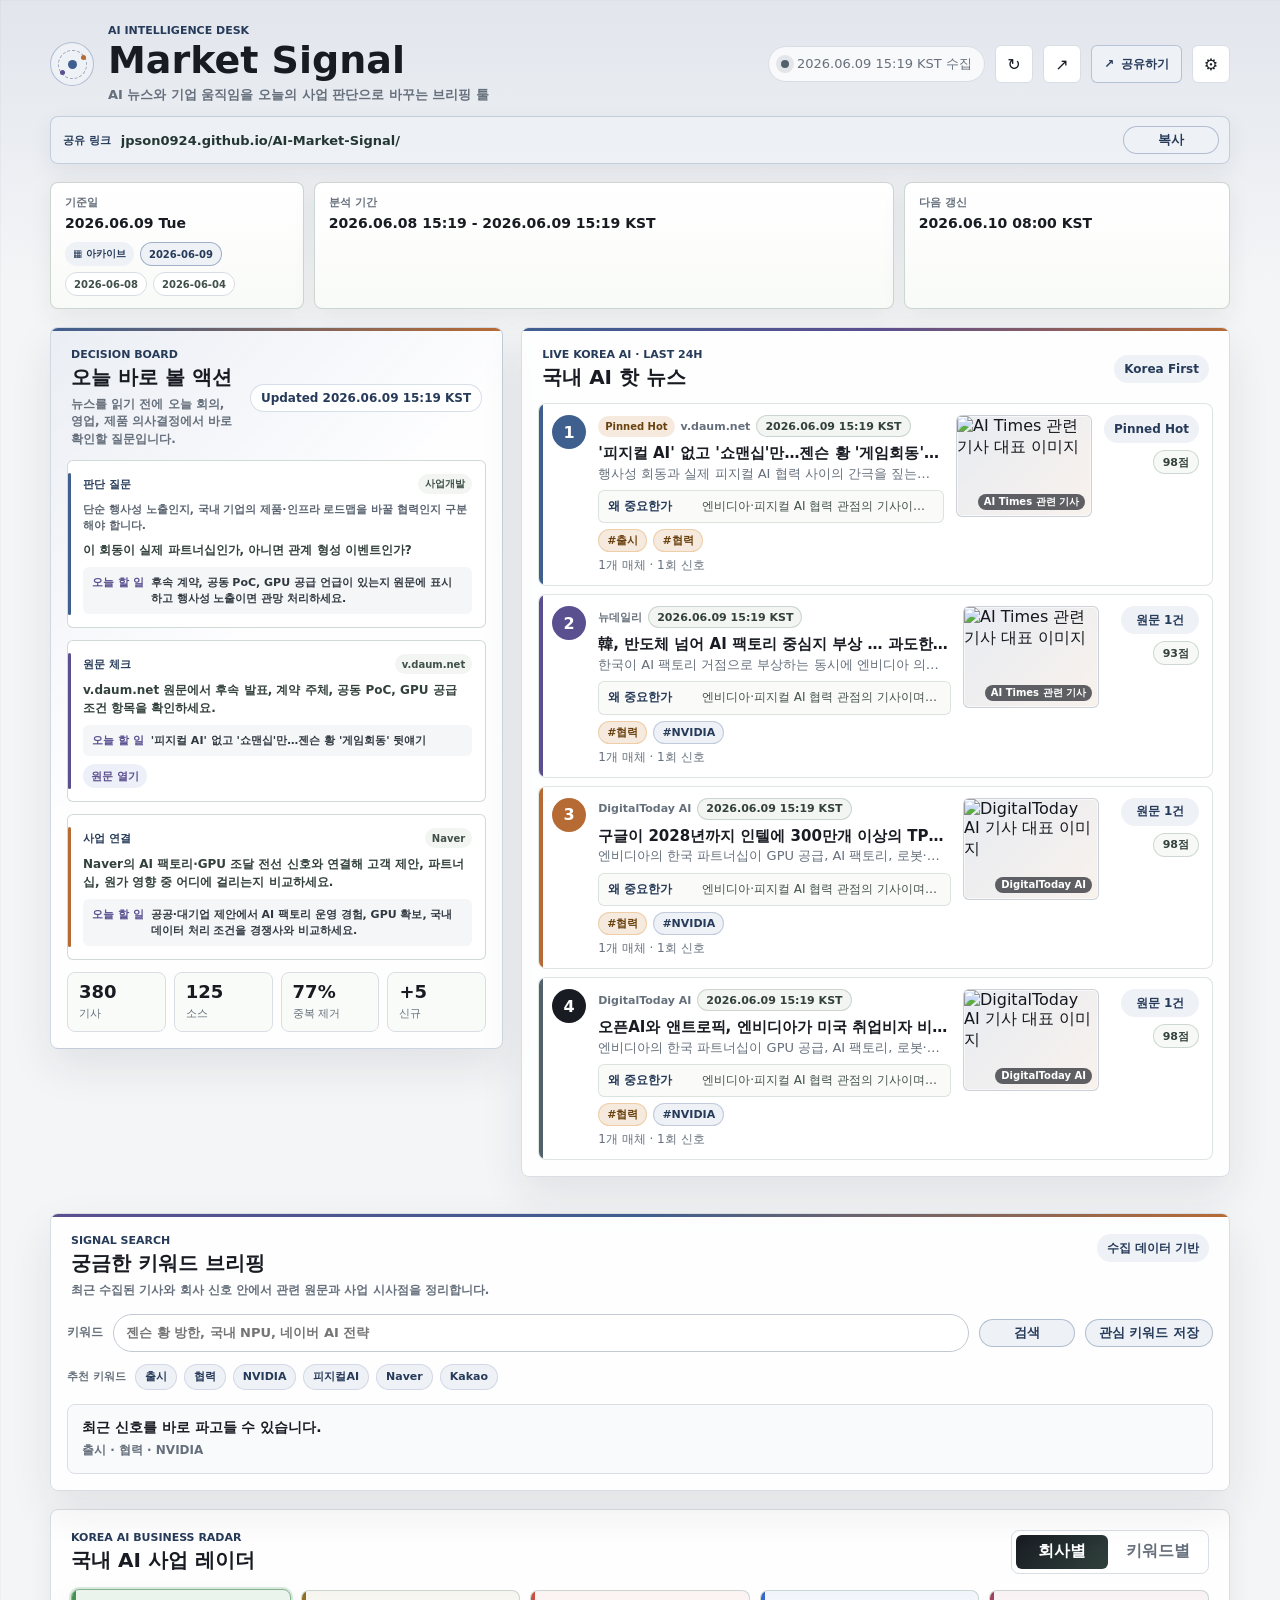
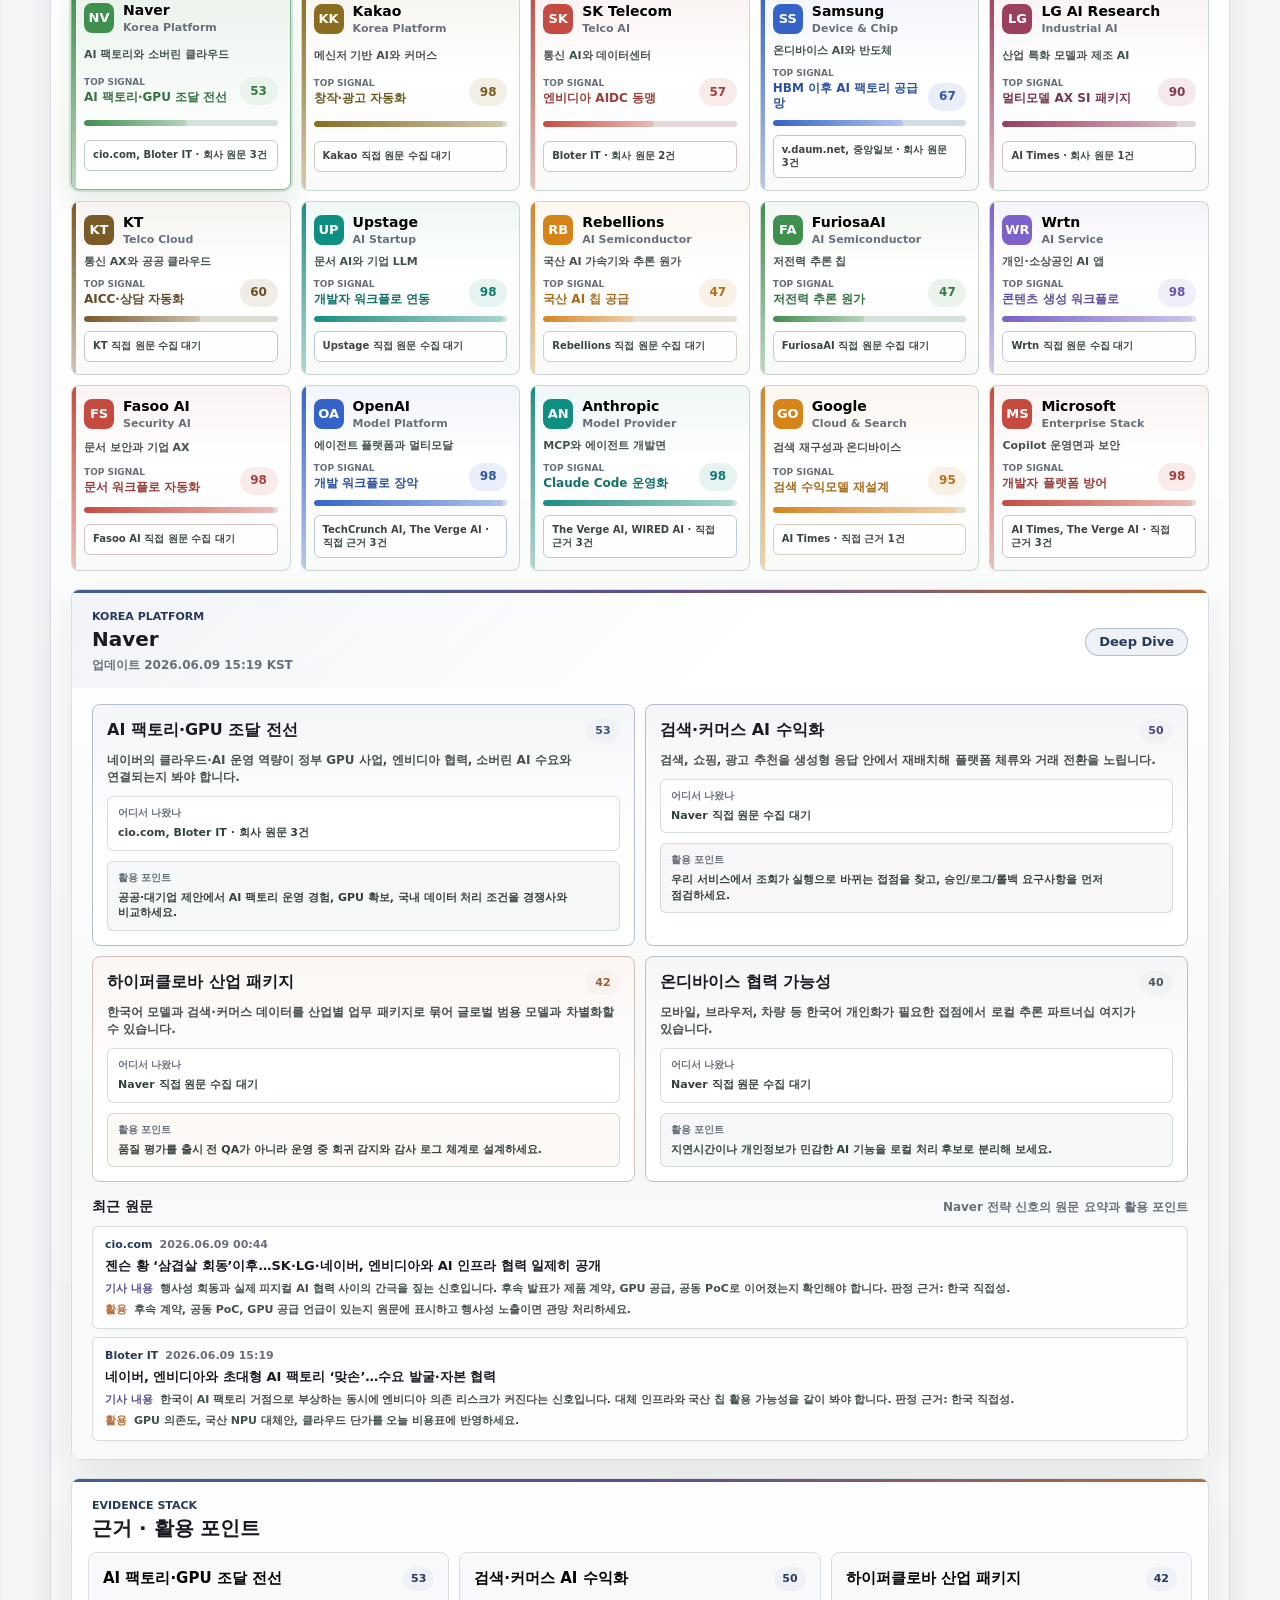
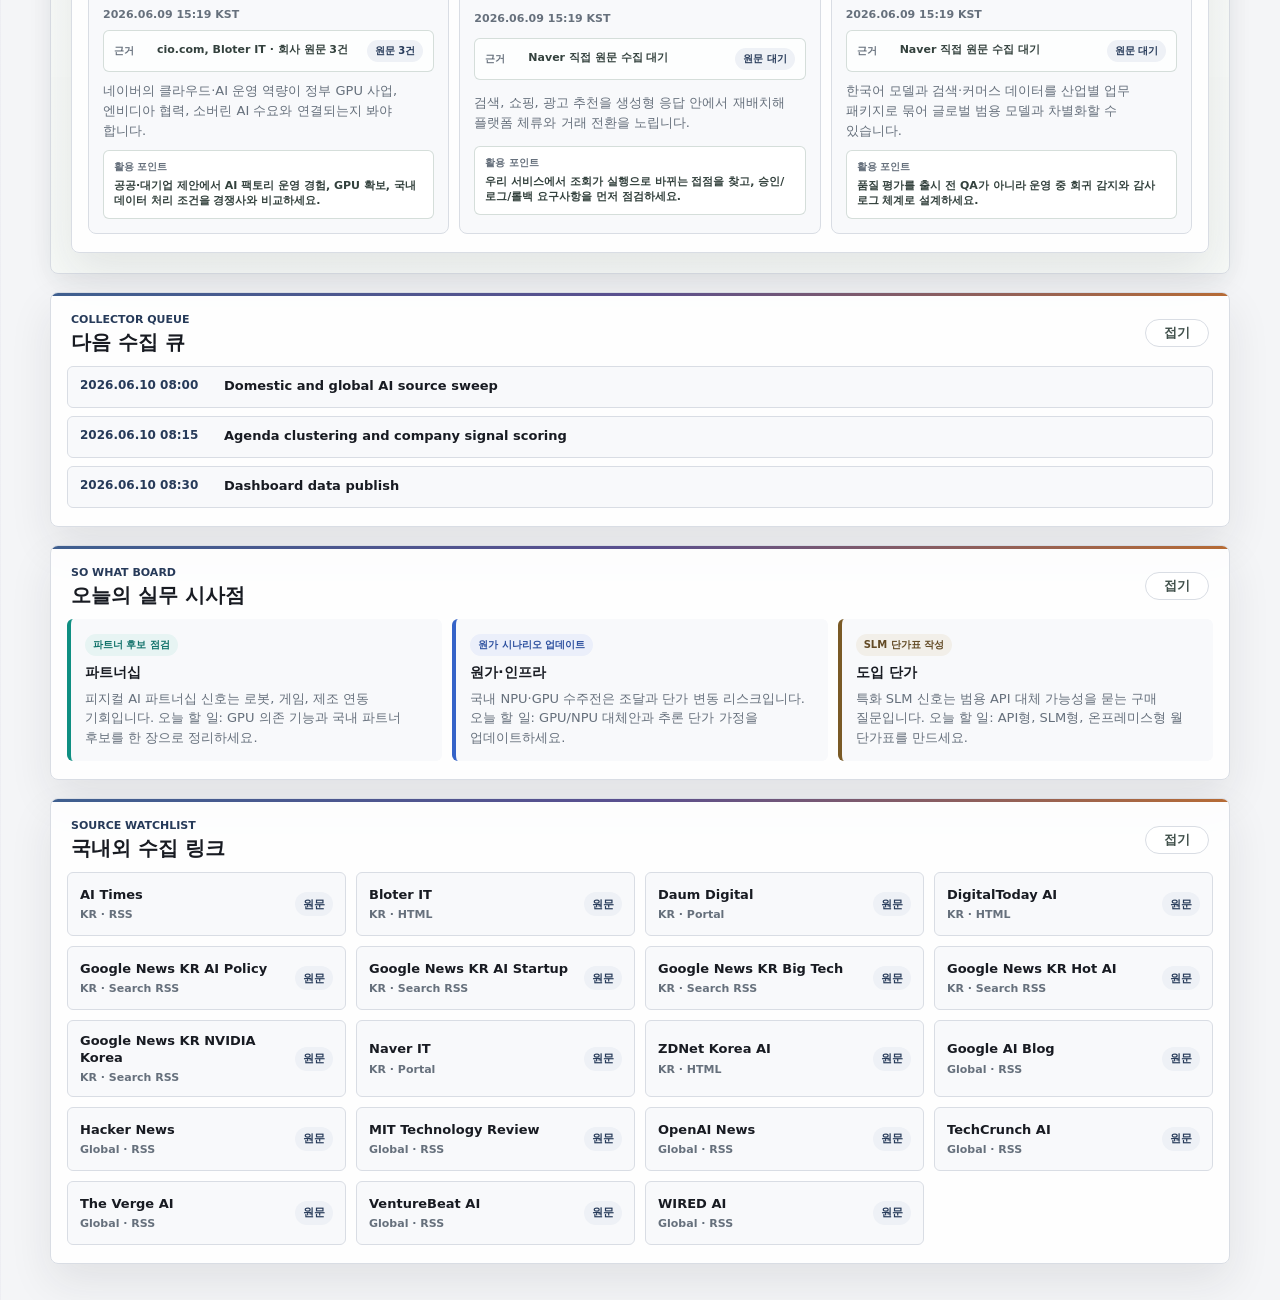
==== index.html @ 9fd95ae2 "Add signal search briefings" ====
<!doctype html>
<html lang="ko">
  <head>
    <meta charset="UTF-8" />
    <meta name="viewport" content="width=device-width, initial-scale=1.0" />
    <title>Market Signal</title>
    <link rel="stylesheet" href="styles.css?v=202606091519" />
    <script src="agenda-data.js?v=202606091519"></script>
    <script>
      window.AI_MONITORING_DESK_PUBLIC_URL = "https://jpson0924.github.io/AI-Market-Signal/";
    </script>
    <script src="app.js?v=202606091519" defer></script>
  </head>
  <body>
    <div class="app-shell">
      <header class="topbar">
        <div class="brand-block">
          <span class="brand-mark" aria-hidden="true"></span>
          <div>
            <p class="eyebrow">AI Intelligence Desk</p>
            <h1>Market Signal</h1>
            <p class="brand-subtitle">AI 뉴스와 기업 움직임을 오늘의 사업 판단으로 바꾸는 브리핑 툴</p>
          </div>
        </div>

        <div class="topbar-actions">
          <div class="sync-status" aria-live="polite">
            <span class="pulse-dot"></span>
            <span id="syncTime">2026.05.26 09:20 KST 수집</span>
          </div>
          <button class="icon-button" id="refreshButton" type="button" title="피드 새로고침" aria-label="피드 새로고침">
            <span aria-hidden="true">↻</span>
          </button>
          <button class="icon-button" id="shareButton" type="button" title="공유 링크 복사" aria-label="공유 링크 복사">
            <span aria-hidden="true">↗</span>
          </button>
          <button class="share-action-button" id="shareTextButton" type="button">
            <span aria-hidden="true">↗</span>
            <b>공유하기</b>
          </button>
          <button class="icon-button" type="button" title="수집 설정" aria-label="수집 설정">
            <span aria-hidden="true">⚙</span>
          </button>
        </div>
      </header>

      <div class="share-strip" id="shareStrip" hidden aria-label="외부 공유 링크">
        <span class="share-strip-label">공유 링크</span>
        <a id="publicShareLink" href="#" target="_blank" rel="noopener noreferrer"></a>
        <button class="small-action" id="copyPublicShareButton" type="button">복사</button>
      </div>

      <main>
        <section class="date-strip" id="dateStrip" aria-label="수집 기준일">
          <div>
            <span class="date-label">기준일</span>
            <b>2026.05.26 Tue</b>
          </div>
          <div>
            <span class="date-label">분석 기간</span>
            <b>2026.05.25 09:20 - 2026.05.26 09:20 KST</b>
          </div>
          <div>
            <span class="date-label">다음 갱신</span>
            <b>2026.05.26 10:00 KST</b>
          </div>
        </section>

        <section class="overview-grid" aria-label="오늘 액션과 주요 아젠다">
          <aside class="panel signal-panel" aria-label="수집 신호">
            <div class="panel-heading compact">
              <div>
                <p class="eyebrow">Decision Board</p>
                <h2>오늘 바로 볼 액션</h2>
                <p class="panel-help">뉴스를 읽기 전에 오늘 회의, 영업, 제품 의사결정에서 바로 확인할 질문입니다.</p>
              </div>
              <span class="freshness-chip" id="freshnessChip">Updated just now</span>
            </div>
            <div class="action-board" id="actionBoard" aria-label="뉴스 기반 액션"></div>
            <div class="metric-grid" id="metricGrid">
              <div class="metric-card">
                <span class="metric-value">386</span>
                <span class="metric-label">분석 기사</span>
              </div>
              <div class="metric-card">
                <span class="metric-value">42</span>
                <span class="metric-label">테크 블로그</span>
              </div>
              <div class="metric-card">
                <span class="metric-value">91%</span>
                <span class="metric-label">중복 제거율</span>
              </div>
              <div class="metric-card">
                <span class="metric-value">+18</span>
                <span class="metric-label">신규 의제</span>
              </div>
            </div>
            <div class="source-stack" id="sourceStack" aria-label="상위 소스">
              <div class="source-row">
                <span>The Verge</span>
                <b style="--w: 84%"></b>
              </div>
              <div class="source-row">
                <span>OpenAI Blog</span>
                <b style="--w: 73%"></b>
              </div>
              <div class="source-row">
                <span>Hacker News</span>
                <b style="--w: 66%"></b>
              </div>
            </div>
          </aside>

          <article class="panel hot-agenda-panel">
            <div class="panel-heading">
              <div>
                <p class="eyebrow">Live Korea AI · Last 24h</p>
                <h2>국내 AI 핫 뉴스</h2>
              </div>
              <span class="panel-chip">Korea First</span>
            </div>
            <ol class="hot-list" id="hotList"></ol>
          </article>
        </section>

        <section class="panel signal-search-panel" aria-label="검색 기반 시그널 브리핑">
          <div class="panel-heading signal-search-heading">
            <div>
              <p class="eyebrow">Signal Search</p>
              <h2>궁금한 키워드 브리핑</h2>
              <p class="panel-help">최근 수집된 기사와 회사 신호 안에서 관련 원문과 사업 시사점을 정리합니다.</p>
            </div>
            <span class="panel-chip" id="signalSearchCount">수집 데이터 기반</span>
          </div>
          <form class="signal-search-form" id="signalSearchForm">
            <label class="search-label" for="signalSearchInput">키워드</label>
            <input id="signalSearchInput" name="signalSearchInput" type="search" autocomplete="off" placeholder="젠슨 황 방한, 국내 NPU, 네이버 AI 전략" />
            <button class="small-action search-submit" type="submit">검색</button>
            <button class="small-action" id="saveQueryButton" type="button">관심 키워드 저장</button>
          </form>
          <div class="saved-query-row" id="savedQueryRow" aria-label="저장된 관심 키워드"></div>
          <div class="signal-search-result" id="signalSearchResult"></div>
        </section>

        <section class="workspace-section">
          <div class="workspace-header">
            <div>
              <p class="eyebrow">Korea AI Business Radar</p>
              <h2>국내 AI 사업 레이더</h2>
            </div>
            <div class="segmented-control" role="tablist" aria-label="레이더 보기 전환">
              <button class="segment active" id="companyTab" type="button" role="tab" aria-selected="true" data-view="company">
                회사별
              </button>
              <button class="segment" id="keywordTab" type="button" role="tab" aria-selected="false" data-view="keyword">
                키워드별
              </button>
            </div>
          </div>

          <div class="view active" id="companyView" role="tabpanel" aria-labelledby="companyTab">
            <div class="company-strip" id="companyCards" aria-label="회사 선택"></div>

            <div class="radar-layout">
              <article class="panel radar-panel">
                <div class="panel-heading">
                  <div>
                    <p class="eyebrow" id="companySector">Model Provider</p>
                    <h2 id="companyName">Anthropic</h2>
                    <p class="panel-date" id="companyUpdated">업데이트 2026.05.26 09:10</p>
                  </div>
                  <button class="small-action" id="companyBriefButton" type="button">Deep Dive</button>
                </div>
                <div class="signal-stack" id="wordCloud" aria-label="회사별 추진 키워드 스택"></div>
                <div class="company-news-list" id="companyNewsList" aria-label="회사별 최근 원문"></div>
              </article>

              <aside class="panel detail-panel">
                <div class="panel-heading compact">
                  <div>
                    <p class="eyebrow">Evidence Stack</p>
                    <h2>근거 · 활용 포인트</h2>
                  </div>
                </div>
                <div class="stack-list" id="agendaStack"></div>
              </aside>
            </div>
          </div>

          <div class="view" id="keywordView" role="tabpanel" aria-labelledby="keywordTab">
            <div class="keyword-layout">
              <article class="panel keyword-map-panel">
                <div class="panel-heading">
                  <div>
                    <p class="eyebrow">Accumulated Attention</p>
                    <h2>키워드 맥락 맵</h2>
                  </div>
              <span class="panel-actions">
                <button class="small-action collapse-toggle" type="button" data-collapse-panel="keyword-map-panel">접기</button>
                <button class="small-action" id="keywordBriefButton" type="button">Deep Dive</button>
              </span>
            </div>
            <div class="keyword-map" id="keywordMap" aria-label="키워드별 시장 관심도"></div>
          </article>

              <aside class="panel timeline-panel">
                <div class="panel-heading compact">
                  <div>
                    <p class="eyebrow" id="timelineEyebrow">Agent</p>
                    <h2>관련 원문 타임라인</h2>
                    <p class="panel-date" id="timelineWindow">2026.05.26 기준 최신순</p>
                  </div>
                </div>
                <div class="timeline" id="timeline"></div>
              </aside>
            </div>
          </div>
        </section>

        <section class="lower-grid" aria-label="운영 현황">
          <article class="panel stream-panel collapsible-panel">
            <div class="panel-heading compact">
              <div>
                <p class="eyebrow">Collector Queue</p>
                <h2>다음 수집 큐</h2>
              </div>
              <button class="small-action collapse-toggle" type="button" data-collapse-panel="stream-panel">접기</button>
            </div>
            <div class="queue-list" id="queueList">
              <div><span>2026.05.26 10:00</span><b>AI infra earnings call transcript sweep</b></div>
              <div><span>2026.05.26 10:15</span><b>GitHub trending repos delta scan</b></div>
              <div><span>2026.05.26 10:30</span><b>Korean portal tech desk refresh</b></div>
            </div>
          </article>

          <article class="panel impact-panel collapsible-panel">
            <div class="panel-heading compact">
              <div>
                <p class="eyebrow">So What Board</p>
                <h2>오늘의 실무 시사점</h2>
              </div>
              <button class="small-action collapse-toggle" type="button" data-collapse-panel="impact-panel">접기</button>
            </div>
            <div class="impact-copy" id="impactCopy"></div>
          </article>

          <article class="panel source-link-panel collapsible-panel">
            <div class="panel-heading compact">
              <div>
                <p class="eyebrow">Source Watchlist</p>
                <h2>국내외 수집 링크</h2>
              </div>
              <button class="small-action collapse-toggle" type="button" data-collapse-panel="source-link-panel">접기</button>
            </div>
            <div class="source-links" id="sourceLinks"></div>
          </article>
        </section>
      </main>
    </div>

    <div class="modal-backdrop" id="modalBackdrop" hidden>
      <section class="brief-modal" role="dialog" aria-modal="true" aria-labelledby="modalTitle">
        <button class="icon-button modal-close" id="closeModal" type="button" title="닫기" aria-label="브리핑 닫기">
          <span aria-hidden="true">×</span>
        </button>
        <p class="eyebrow" id="modalEyebrow">Deep Dive</p>
        <h2 id="modalTitle"></h2>
        <p class="modal-date" id="modalDate">2026.05.26 09:20 KST</p>
        <div class="brief-lines" id="briefLines"></div>
        <div class="modal-hotness" id="modalHotness" hidden></div>
        <div class="modal-source-links" id="modalSourceLinks" hidden></div>
        <div class="brief-footer">
          <div>
            <span class="footer-label">관련 신호</span>
            <p id="modalSignals"></p>
          </div>
          <div class="modal-actions">
            <button class="small-action" id="shareBriefButton" type="button">공유하기</button>
            <button class="small-action" id="saveBriefButton" type="button">브리핑 저장</button>
          </div>
        </div>
      </section>
    </div>
  </body>
</html>
---- styles.css ----
:root {
  color-scheme: light;
  --bg: #f4f5f7;
  --surface: #ffffff;
  --surface-soft: #f8f9fb;
  --surface-tint: #eef1f6;
  --ink: #181b22;
  --muted: #66707c;
  --line: #d9dde4;
  --line-strong: #c3c9d2;
  --teal: #3f5f8f;
  --teal-deep: #263a59;
  --blue: #5a4f8f;
  --amber: #b66b35;
  --red: #a6535c;
  --green: #52616b;
  --shadow: 0 18px 44px rgba(34, 38, 48, 0.09);
  --shadow-soft: 0 8px 24px rgba(34, 38, 48, 0.07);
  --radius: 8px;
  --radius-sm: 6px;
  --space-1: 4px;
  --space-2: 8px;
  --space-3: 12px;
  --space-4: 16px;
  --space-5: 20px;
  --space-6: 24px;
  font-family:
    Inter, ui-sans-serif, system-ui, -apple-system, BlinkMacSystemFont, "Segoe UI",
    "Apple SD Gothic Neo", "Noto Sans KR", sans-serif;
}

* {
  box-sizing: border-box;
}

html {
  min-width: 320px;
  background: var(--bg);
}

body {
  margin: 0;
  min-height: 100vh;
  color: var(--ink);
  background:
    linear-gradient(180deg, rgba(63, 95, 143, 0.1) 0, transparent 285px),
    linear-gradient(90deg, rgba(90, 79, 143, 0.045) 0 1px, transparent 1px 72px),
    linear-gradient(180deg, rgba(182, 107, 53, 0.035) 0 1px, transparent 1px 72px),
    var(--bg);
}

button {
  font: inherit;
}

.app-shell {
  width: min(1180px, calc(100% - 32px));
  margin: 0 auto;
  padding: 24px 0 36px;
}

.topbar {
  display: flex;
  align-items: center;
  justify-content: space-between;
  gap: 20px;
  min-height: 72px;
}

.brand-block,
.topbar-actions,
.panel-heading,
.workspace-header,
.brief-footer {
  display: flex;
  align-items: center;
}

.brand-block {
  gap: 14px;
  min-width: 0;
}

.brand-mark {
  position: relative;
  display: inline-grid;
  flex: 0 0 auto;
  place-items: center;
  width: 44px;
  height: 44px;
  border: 1px solid rgba(63, 95, 143, 0.34);
  border-radius: 50%;
  background: #eef1f6;
}

.brand-mark::before,
.brand-mark::after {
  position: absolute;
  content: "";
  border-radius: 50%;
}

.brand-mark::before {
  width: 27px;
  height: 27px;
  border: 1px dashed rgba(38, 58, 89, 0.42);
}

.brand-mark::after {
  width: 9px;
  height: 9px;
  background: var(--teal);
  box-shadow: 11px -7px 0 -2px var(--amber), -10px 8px 0 -2px var(--blue);
}

.eyebrow {
  margin: 0 0 4px;
  color: var(--teal-deep);
  font-size: 11px;
  font-weight: 800;
  letter-spacing: 0;
  text-transform: uppercase;
}

h1,
h2,
h3,
p {
  margin-top: 0;
}

h1 {
  margin-bottom: 0;
  font-size: clamp(26px, 3vw, 38px);
  line-height: 1.03;
}

.brand-subtitle {
  margin: 6px 0 0;
  color: var(--muted);
  font-size: 13px;
  font-weight: 700;
}

.panel-help {
  max-width: 420px;
  margin: 7px 0 0;
  color: var(--muted);
  font-size: 12px;
  font-weight: 750;
  line-height: 1.45;
  word-break: keep-all;
}

h2 {
  margin-bottom: 0;
  font-size: 20px;
  line-height: 1.2;
}

h3 {
  margin-bottom: 0;
  font-size: 15px;
  line-height: 1.32;
}

.topbar-actions {
  justify-content: flex-end;
  gap: 10px;
  flex-wrap: wrap;
}

.sync-status {
  display: inline-flex;
  align-items: center;
  gap: 8px;
  min-height: 36px;
  padding: 0 12px;
  border: 1px solid var(--line);
  border-radius: 999px;
  color: var(--muted);
  background: rgba(255, 255, 255, 0.75);
  font-size: 13px;
  white-space: nowrap;
}

.pulse-dot {
  width: 8px;
  height: 8px;
  border-radius: 50%;
  background: var(--green);
  box-shadow: 0 0 0 5px rgba(82, 97, 107, 0.13);
}

.pulse-dot.flash {
  animation: pulseFlash 800ms ease;
}

.icon-button,
.share-action-button,
.small-action,
.segment,
.company-card,
.hot-item,
.keyword-bubble,
.word,
.stack-item,
.timeline-item {
  cursor: pointer;
}

.icon-button {
  display: inline-grid;
  place-items: center;
  width: 38px;
  height: 38px;
  border: 1px solid var(--line);
  border-radius: var(--radius-sm);
  color: var(--ink);
  background: var(--surface);
  transition:
    transform 160ms ease,
    border-color 160ms ease,
    background 160ms ease;
}

.share-action-button {
  display: inline-flex;
  align-items: center;
  gap: 7px;
  min-height: 38px;
  padding: 0 12px;
  border: 1px solid rgba(63, 95, 143, 0.32);
  border-radius: var(--radius-sm);
  color: var(--teal-deep);
  background: #eef1f6;
  font-size: 12px;
  font-weight: 900;
  white-space: nowrap;
}

.share-action-button:hover,
.share-action-button:focus-visible {
  border-color: rgba(38, 58, 89, 0.58);
  background: #e6eaf2;
  outline: none;
  transform: translateY(-1px);
}

.share-action-button b {
  font: inherit;
}

.share-strip {
  display: flex;
  align-items: center;
  gap: 10px;
  min-height: 42px;
  margin: 12px 0 18px;
  padding: 9px 10px 9px 12px;
  border: 1px solid rgba(63, 95, 143, 0.24);
  border-radius: var(--radius);
  background: rgba(238, 241, 246, 0.86);
  box-shadow: var(--shadow-soft);
}

.share-strip[hidden] {
  display: none;
}

.share-strip-label {
  flex: 0 0 auto;
  color: var(--teal-deep);
  font-size: 11px;
  font-weight: 900;
  text-transform: uppercase;
  white-space: nowrap;
}

.share-strip a {
  flex: 1 1 auto;
  min-width: 0;
  color: #243632;
  font-size: 13px;
  font-weight: 800;
  overflow: hidden;
  text-decoration: none;
  text-overflow: ellipsis;
  white-space: nowrap;
}

.share-strip a:hover,
.share-strip a:focus-visible {
  color: var(--blue);
  outline: none;
}

.icon-button:hover,
.icon-button:focus-visible {
  border-color: rgba(63, 95, 143, 0.55);
  background: #eef1f6;
  outline: none;
  transform: translateY(-1px);
}

main {
  display: grid;
  gap: 18px;
}

.date-strip {
  display: grid;
  grid-template-columns: 0.7fr 1.6fr 0.9fr;
  gap: 10px;
}

.date-strip div {
  min-height: 58px;
  padding: 12px 14px;
  border: 1px solid rgba(199, 211, 205, 0.9);
  border-radius: var(--radius);
  background:
    linear-gradient(180deg, rgba(255, 255, 255, 0.88), rgba(248, 250, 247, 0.88)),
    var(--surface);
  box-shadow: var(--shadow-soft);
}

.date-strip b,
.date-label {
  display: block;
}

.date-label {
  margin-bottom: 5px;
  color: var(--muted);
  font-size: 11px;
  font-weight: 850;
  text-transform: uppercase;
}

.date-strip b {
  font-size: 14px;
  line-height: 1.28;
  overflow-wrap: anywhere;
}

.history-picker {
  display: flex;
  align-items: center;
  flex-wrap: wrap;
  gap: 6px;
  margin-top: 9px;
}

.calendar-label {
  display: inline-flex;
  align-items: center;
  gap: 4px;
  min-height: 24px;
  padding: 0 8px;
  border-radius: 999px;
  background: #eef1f6;
  color: var(--teal-deep);
  font-size: 10px;
  font-weight: 900;
}

.history-chip {
  min-height: 24px;
  padding: 0 8px;
  border: 1px solid var(--line);
  border-radius: 999px;
  color: #40504b;
  background: #ffffff;
  font-size: 10px;
  font-weight: 850;
  cursor: pointer;
}

.history-chip.active,
.history-chip:hover,
.history-chip:focus-visible {
  border-color: rgba(63, 95, 143, 0.45);
  color: var(--teal-deep);
  background: #eef1f6;
  outline: none;
}

.overview-grid {
  display: grid;
  grid-template-columns: minmax(280px, 0.78fr) minmax(0, 1.22fr);
  align-items: start;
  gap: 18px;
}

.panel {
  position: relative;
  overflow: hidden;
  border: 1px solid var(--line);
  border-radius: var(--radius);
  background: rgba(255, 255, 255, 0.88);
  box-shadow: var(--shadow);
}

.panel::before {
  position: absolute;
  top: 0;
  right: 0;
  left: 0;
  height: 3px;
  background: linear-gradient(90deg, var(--teal), var(--blue), var(--amber));
  content: "";
}

.panel-heading {
  justify-content: space-between;
  gap: 16px;
  padding: 20px 20px 14px;
}

.panel-heading.compact {
  padding-bottom: 12px;
}

.panel-chip,
.small-action,
.rank-badge,
.signal-badge,
.tag-pill {
  display: inline-flex;
  align-items: center;
  justify-content: center;
  min-height: 28px;
  border-radius: 999px;
  white-space: nowrap;
}

.panel-chip {
  padding: 0 10px;
  color: var(--teal-deep);
  background: #eef1f6;
  font-size: 12px;
  font-weight: 800;
}

.freshness-chip {
  display: inline-flex;
  align-items: center;
  min-height: 28px;
  padding: 0 10px;
  border: 1px solid rgba(63, 95, 143, 0.2);
  border-radius: 999px;
  color: var(--teal-deep);
  background: rgba(255, 255, 255, 0.82);
  font-size: 12px;
  font-weight: 850;
  white-space: nowrap;
}

.panel-date,
.modal-date {
  margin: 6px 0 0;
  color: var(--muted);
  font-size: 12px;
  font-weight: 750;
}

.hot-list {
  display: grid;
  gap: 8px;
  margin: 0;
  padding: 0 16px 16px;
  list-style: none;
}

.hot-item {
  position: relative;
  display: grid;
  grid-template-columns: auto minmax(0, 1fr) minmax(116px, 136px) minmax(88px, auto);
  gap: 12px;
  align-items: start;
  width: 100%;
  padding: 11px 13px;
  border: 1px solid rgba(220, 227, 222, 0.9);
  border-radius: var(--radius);
  text-align: left;
  background: var(--surface);
  overflow: hidden;
  transition:
    transform 160ms ease,
    border-color 160ms ease,
    box-shadow 160ms ease;
}

.hot-item::before {
  position: absolute;
  top: 0;
  bottom: 0;
  left: 0;
  width: 4px;
  background: var(--agenda-color, var(--teal));
  content: "";
}

.hot-item.no-thumb {
  grid-template-columns: auto minmax(0, 1fr) minmax(88px, auto);
}

.hot-list li:nth-child(2) .hot-item::before {
  background: var(--blue);
}

.hot-list li:nth-child(3) .hot-item::before {
  background: var(--amber);
}

.hot-list li:nth-child(4) .hot-item::before {
  background: var(--green);
}

.hot-list li:nth-child(5) .hot-item::before {
  background: var(--red);
}

.hot-item:hover,
.hot-item:focus-visible {
  border-color: rgba(63, 95, 143, 0.55);
  box-shadow: 0 14px 32px rgba(63, 95, 143, 0.12);
  outline: none;
  transform: translateY(-1px);
}

.rank-badge {
  width: 34px;
  height: 34px;
  color: #ffffff;
  background: var(--ink);
  font-weight: 850;
}

.hot-list li:nth-child(1) .rank-badge {
  background: var(--teal);
}

.hot-list li:nth-child(2) .rank-badge {
  background: var(--blue);
}

.hot-list li:nth-child(3) .rank-badge {
  background: var(--amber);
}

.hot-copy {
  min-width: 0;
}

.hot-kicker {
  display: flex;
  align-items: center;
  flex-wrap: wrap;
  gap: 6px;
  margin-bottom: 7px;
  color: var(--muted);
  font-size: 11px;
  font-weight: 850;
}

.pin-badge {
  display: inline-flex;
  align-items: center;
  min-height: 21px;
  padding: 0 7px;
  border-radius: 999px;
  color: #6a420f;
  background: #f6eadf;
  font-size: 10px;
  font-weight: 900;
}

.hot-copy h3 {
  display: -webkit-box;
  overflow: hidden;
  overflow-wrap: anywhere;
  word-break: break-all;
  -webkit-box-orient: vertical;
  -webkit-line-clamp: 1;
}

.hot-copy p,
.stack-item p,
.timeline-item p,
.brief-lines p {
  margin-bottom: 0;
  color: var(--muted);
  font-size: 13px;
  line-height: 1.55;
  word-break: keep-all;
  overflow-wrap: anywhere;
}

.hot-copy > p {
  display: -webkit-box;
  overflow: hidden;
  -webkit-box-orient: vertical;
  -webkit-line-clamp: 1;
}

.hot-reason {
  display: grid;
  grid-template-columns: 84px minmax(0, 1fr);
  gap: 10px;
  margin-top: 6px;
  padding: 7px 9px;
  border: 1px solid rgba(199, 211, 205, 0.58);
  border-radius: var(--radius-sm);
  background: rgba(248, 250, 247, 0.72);
}

.hot-reason b {
  color: var(--teal-deep);
  font-size: 12px;
  white-space: nowrap;
}

.hot-reason span {
  display: -webkit-box;
  overflow: hidden;
  color: #43504c;
  font-size: 12px;
  line-height: 1.45;
  word-break: keep-all;
  overflow-wrap: anywhere;
  -webkit-box-orient: vertical;
  -webkit-line-clamp: 1;
}

.hot-evidence {
  display: none;
  grid-template-columns: repeat(2, minmax(0, 1fr));
  gap: 6px;
  margin-top: 8px;
}

.hot-evidence span {
  display: grid;
  gap: 4px;
  min-height: 50px;
  padding: 9px 10px;
  border: 1px solid rgba(199, 211, 205, 0.72);
  border-radius: var(--radius-sm);
  background: #ffffff;
}

.hot-evidence b,
.hot-evidence em {
  display: block;
}

.hot-evidence b {
  color: var(--muted);
  font-size: 10px;
  font-weight: 850;
}

.hot-evidence em {
  color: var(--ink);
  font-size: 13px;
  font-style: normal;
  font-weight: 850;
  line-height: 1.1;
  overflow-wrap: anywhere;
}

.hot-tags {
  display: flex;
  flex-wrap: wrap;
  gap: 6px;
  margin-top: 6px;
}

.hot-tags em,
.hot-tag {
  display: inline-flex;
  align-items: center;
  min-height: 23px;
  padding: 0 8px;
  border: 1px solid rgba(63, 95, 143, 0.14);
  border-radius: 999px;
  color: #1c3936;
  background: #eef1f6;
  font-size: 11px;
  font-style: normal;
  font-weight: 850;
}

.hot-tag[data-tag-type="action"] {
  border-color: rgba(214, 132, 25, 0.28);
  color: #6a420f;
  background: #f6eadf;
}

.hot-tag[data-tag-type="tech"] {
  border-color: rgba(53, 99, 200, 0.24);
  color: #203f87;
  background: #edf0f8;
}

.hot-tag[data-tag-type="risk"] {
  border-color: rgba(197, 75, 64, 0.24);
  color: #8b2f28;
  background: #f7ecee;
}

.hot-tag[data-tag-type="company"] {
  border-color: rgba(63, 95, 143, 0.26);
  color: var(--teal-deep);
  background: #eef1f6;
}

.hot-tag {
  cursor: pointer;
  transition:
    background 160ms ease,
    border-color 160ms ease,
    transform 160ms ease;
}

.hot-tag:hover,
.hot-tag:focus-visible {
  border-color: rgba(63, 95, 143, 0.46);
  background: #e6eaf2;
  outline: none;
  transform: translateY(-1px);
}

.hot-meta {
  display: flex;
  align-items: center;
  flex-wrap: wrap;
  gap: 8px;
  margin-top: 5px;
  color: var(--muted);
  font-size: 12px;
}

.hot-thumb {
  position: relative;
  display: block;
  width: 100%;
  min-width: 116px;
  aspect-ratio: 4 / 3;
  border: 1px solid rgba(195, 201, 210, 0.78);
  border-radius: var(--radius-sm);
  background: linear-gradient(135deg, rgba(63, 95, 143, 0.12), rgba(182, 107, 53, 0.09));
  box-shadow: inset 0 0 0 1px rgba(255, 255, 255, 0.54);
  overflow: hidden;
}

.hot-thumb img {
  display: block;
  width: 100%;
  height: 100%;
  object-fit: cover;
  filter: saturate(0.9) contrast(1.04);
  transition: transform 180ms ease;
}

.hot-item:hover .hot-thumb img,
.hot-item:focus-visible .hot-thumb img {
  transform: scale(1.035);
}

.hot-thumb em {
  position: absolute;
  right: 6px;
  bottom: 6px;
  max-width: calc(100% - 12px);
  padding: 3px 6px;
  border-radius: 999px;
  color: #ffffff;
  background: rgba(24, 27, 34, 0.68);
  font-size: 10px;
  font-style: normal;
  font-weight: 850;
  line-height: 1;
  overflow: hidden;
  text-overflow: ellipsis;
  white-space: nowrap;
}

.hot-origin {
  display: inline-flex;
  align-items: center;
  min-height: 22px;
  padding: 0 8px;
  border: 1px solid rgba(53, 99, 200, 0.24);
  border-radius: 999px;
  color: var(--blue);
  background: #edf0f8;
  font-size: 11px;
  font-weight: 850;
  text-decoration: none;
}

.hot-origin:hover,
.hot-origin:focus-visible {
  border-color: rgba(53, 99, 200, 0.55);
  outline: none;
}

.date-badge {
  display: inline-flex;
  align-items: center;
  min-height: 22px;
  padding: 0 8px;
  border: 1px solid rgba(199, 211, 205, 0.9);
  border-radius: 999px;
  color: #33413d;
  background: #f2f5f2;
  font-size: 11px;
  font-weight: 850;
  white-space: nowrap;
}

.signal-badge {
  min-width: 78px;
  padding: 0 10px;
  color: var(--teal-deep);
  background: #eef1f6;
  font-size: 12px;
  font-weight: 800;
}

.hot-metrics {
  display: grid;
  justify-items: end;
  gap: 7px;
}

.score-badge {
  display: inline-flex;
  align-items: center;
  justify-content: center;
  min-height: 24px;
  padding: 0 9px;
  border: 1px solid rgba(199, 211, 205, 0.86);
  border-radius: 999px;
  color: #33413d;
  background: #f7f9f7;
  font-size: 11px;
  font-weight: 850;
  white-space: nowrap;
}

.signal-panel {
  display: grid;
  grid-template-columns: 1fr;
  border-color: rgba(63, 95, 143, 0.24);
  background:
    linear-gradient(135deg, rgba(63, 95, 143, 0.1), transparent 44%),
    rgba(255, 255, 255, 0.9);
}

.signal-panel .panel-heading {
  grid-column: 1 / -1;
}

.signal-panel::before {
  background: linear-gradient(90deg, var(--teal), var(--amber));
}

.metric-grid {
  display: grid;
  grid-template-columns: repeat(4, minmax(0, 1fr));
  gap: 8px;
  padding: 0 16px 16px;
}

.metric-card {
  position: relative;
  min-height: 50px;
  padding: 10px 11px;
  border: 1px solid var(--line);
  border-radius: var(--radius);
  background: rgba(248, 250, 247, 0.78);
}

.metric-card::after {
  display: none;
}

.metric-value,
.metric-label {
  display: block;
}

.metric-value {
  font-size: 18px;
  font-weight: 850;
  line-height: 1;
}

.metric-label {
  margin-top: 5px;
  color: var(--muted);
  font-size: 11px;
}

.source-stack {
  display: none;
  gap: 12px;
  padding: 18px 0 20px 16px;
}

.source-row {
  display: grid;
  grid-template-columns: 120px minmax(0, 1fr);
  gap: 10px;
  align-items: center;
  color: var(--muted);
  font-size: 12px;
}

.source-row b {
  display: block;
  height: 8px;
  border-radius: 999px;
  background:
    linear-gradient(90deg, var(--teal) var(--w), rgba(220, 227, 222, 0.7) var(--w)),
    rgba(220, 227, 222, 0.7);
}

.signal-search-panel {
  margin-top: 18px;
}

.signal-search-panel::before {
  background: linear-gradient(90deg, var(--blue), var(--teal), var(--amber));
}

.signal-search-heading {
  align-items: flex-start;
}

.signal-search-form {
  display: grid;
  grid-template-columns: auto minmax(0, 1fr) auto auto;
  gap: 10px;
  align-items: center;
  padding: 0 16px 12px;
}

.search-label {
  color: var(--muted);
  font-size: 12px;
  font-weight: 850;
}

.signal-search-form input {
  width: 100%;
  min-height: 38px;
  padding: 0 12px;
  border: 1px solid var(--line-strong);
  border-radius: 999px;
  color: var(--ink);
  background: #ffffff;
  font: inherit;
  font-size: 13px;
  font-weight: 750;
  outline: none;
}

.signal-search-form input:focus {
  border-color: rgba(63, 95, 143, 0.68);
  box-shadow: 0 0 0 4px rgba(63, 95, 143, 0.1);
}

.search-submit {
  color: #ffffff;
  background: var(--teal-deep);
}

.saved-query-row {
  display: flex;
  align-items: center;
  flex-wrap: wrap;
  gap: 7px;
  padding: 0 16px 14px;
}

.saved-query-row span {
  margin-right: 2px;
  color: var(--muted);
  font-size: 11px;
  font-weight: 850;
}

.query-chip {
  min-height: 26px;
  padding: 0 9px;
  border: 1px solid rgba(63, 95, 143, 0.16);
  border-radius: 999px;
  color: var(--teal-deep);
  background: #eef1f6;
  font-size: 11px;
  font-weight: 850;
  cursor: pointer;
}

.query-chip:hover,
.query-chip:focus-visible {
  border-color: rgba(63, 95, 143, 0.48);
  background: #e6eaf2;
  outline: none;
}

.signal-search-result {
  display: grid;
  gap: 12px;
  padding: 0 16px 16px;
}

.search-empty {
  display: grid;
  gap: 5px;
  min-height: 62px;
  padding: 14px;
  border: 1px solid var(--line);
  border-radius: var(--radius);
  background: rgba(248, 249, 251, 0.78);
}

.search-empty b {
  font-size: 14px;
}

.search-empty span {
  color: var(--muted);
  font-size: 12px;
  font-weight: 750;
}

.search-insight-grid {
  display: grid;
  grid-template-columns: repeat(3, minmax(0, 1fr));
  gap: 10px;
}

.search-insight-grid div {
  display: grid;
  gap: 7px;
  min-height: 112px;
  padding: 13px;
  border: 1px solid var(--line);
  border-radius: var(--radius);
  background: #ffffff;
}

.search-insight-grid span {
  color: var(--teal-deep);
  font-size: 11px;
  font-weight: 900;
}

.search-insight-grid b {
  font-size: 13px;
  line-height: 1.5;
  word-break: keep-all;
}

.search-facets {
  display: flex;
  flex-wrap: wrap;
  gap: 7px;
}

.search-facets em {
  min-height: 24px;
  padding: 4px 8px;
  border-radius: 999px;
  color: #33413d;
  background: #f2f4f7;
  font-size: 11px;
  font-style: normal;
  font-weight: 850;
}

.search-result-list {
  display: grid;
  gap: 9px;
}

.search-result-item {
  position: relative;
  display: grid;
  grid-template-columns: minmax(0, 1fr) auto;
  gap: 10px;
  align-items: center;
  padding: 12px;
  border: 1px solid var(--line);
  border-radius: var(--radius);
  background: #ffffff;
}

.search-result-item a {
  display: grid;
  gap: 5px;
  color: inherit;
  text-decoration: none;
}

.search-result-item a:hover b,
.search-result-item a:focus-visible b {
  color: var(--teal-deep);
}

.search-result-item span {
  color: var(--muted);
  font-size: 11px;
  font-weight: 850;
}

.search-result-item b {
  font-size: 14px;
  line-height: 1.35;
}

.search-result-item p {
  display: -webkit-box;
  overflow: hidden;
  margin: 0;
  color: var(--muted);
  font-size: 12px;
  line-height: 1.45;
  word-break: keep-all;
  -webkit-box-orient: vertical;
  -webkit-line-clamp: 2;
}

.search-brief-button {
  align-self: end;
}

.action-board {
  display: grid;
  gap: 12px;
  grid-column: auto;
  grid-row: auto;
  align-content: start;
  padding: 0 16px 12px;
}

.action-item {
  position: relative;
  display: grid;
  gap: 8px;
  padding: 13px 13px 13px 15px;
  border: 1px solid rgba(199, 211, 205, 0.82);
  border-radius: var(--radius-sm);
  background: #ffffff;
}

.action-item::before {
  position: absolute;
  inset: 12px auto 12px 0;
  width: 3px;
  border-radius: 999px;
  background: var(--teal);
  content: "";
}

.action-item:nth-child(2)::before {
  background: var(--blue);
}

.action-item:nth-child(3)::before {
  background: var(--amber);
}

.action-label {
  display: flex;
  align-items: center;
  justify-content: space-between;
  gap: 8px;
  min-width: 0;
}

.action-item b {
  color: var(--teal-deep);
  font-size: 11px;
  font-weight: 850;
  min-width: 0;
}

.action-label em {
  display: inline-flex;
  flex: 0 0 auto;
  align-items: center;
  min-height: 20px;
  padding: 0 7px;
  border-radius: 999px;
  color: #40504b;
  background: #f2f5f2;
  font-size: 10px;
  font-style: normal;
  font-weight: 850;
}

.action-item p {
  display: -webkit-box;
  overflow: hidden;
  min-width: 0;
  margin: 0;
  color: #33413d;
  font-size: 12px;
  font-weight: 750;
  line-height: 1.45;
  word-break: break-all;
  overflow-wrap: anywhere;
  -webkit-box-orient: vertical;
  -webkit-line-clamp: 4;
}

.action-why {
  display: block;
  color: #5a6470;
  font-size: 11px;
  font-weight: 750;
  line-height: 1.45;
}

.action-next {
  display: grid;
  grid-template-columns: auto 1fr;
  gap: 7px;
  align-items: start;
  padding: 8px 9px;
  border-radius: var(--radius-sm);
  color: #303840;
  background: #f5f6f8;
  font-size: 11px;
  font-weight: 800;
  line-height: 1.4;
}

.action-next b {
  color: var(--blue);
  white-space: nowrap;
}

.action-next em {
  min-width: 0;
  font-style: normal;
}

.action-item a {
  justify-self: start;
  display: inline-flex;
  align-items: center;
  min-height: 24px;
  padding: 0 8px;
  border-radius: 999px;
  color: var(--blue);
  background: #edf0f8;
  font-size: 11px;
  font-weight: 850;
  text-decoration: none;
}

.action-item a:hover,
.action-item a:focus-visible {
  outline: 1px solid rgba(53, 99, 200, 0.42);
  outline-offset: 2px;
}

.workspace-section {
  padding: 20px;
  border: 1px solid var(--line);
  border-radius: var(--radius);
  background:
    linear-gradient(180deg, rgba(255, 255, 255, 0.7), rgba(244, 248, 245, 0.72)),
    rgba(255, 255, 255, 0.62);
  box-shadow: var(--shadow-soft);
}

.workspace-header {
  justify-content: space-between;
  gap: 16px;
  margin-bottom: 16px;
}

.segmented-control {
  display: inline-grid;
  grid-template-columns: repeat(2, minmax(88px, 1fr));
  gap: 4px;
  padding: 4px;
  border: 1px solid var(--line);
  border-radius: var(--radius);
  background: var(--surface);
}

.segment {
  min-height: 34px;
  padding: 0 14px;
  border: 0;
  border-radius: var(--radius-sm);
  color: var(--muted);
  background: transparent;
  font-weight: 800;
}

.segment.active {
  color: #ffffff;
  background: linear-gradient(135deg, var(--ink), #30413d);
}

.view {
  display: none;
}

.view.active {
  display: block;
}

.company-strip {
  display: grid;
  grid-template-columns: repeat(auto-fit, minmax(208px, 1fr));
  gap: 10px;
  margin: 0 0 18px;
  padding: 0;
}

.company-card {
  position: relative;
  display: grid;
  gap: 9px;
  min-height: 138px;
  padding: 12px;
  border: 1px solid rgba(199, 211, 205, 0.9);
  border-radius: var(--radius);
  text-align: left;
  background:
    linear-gradient(180deg, color-mix(in srgb, var(--company-color) 7%, #ffffff), #ffffff 42%, #f8faf8),
    var(--surface);
  overflow: hidden;
  transition:
    transform 160ms ease,
    border-color 160ms ease,
    background 160ms ease,
    box-shadow 160ms ease;
}

.company-card::before {
  position: absolute;
  inset: 0 auto 0 0;
  width: 4px;
  background: linear-gradient(180deg, var(--company-color), color-mix(in srgb, var(--company-color) 35%, #ffffff));
  content: "";
}

.company-card:hover,
.company-card:focus-visible,
.company-card.active {
  border-color: color-mix(in srgb, var(--company-color) 55%, var(--line));
  background:
    linear-gradient(180deg, color-mix(in srgb, var(--company-color) 11%, #ffffff), #ffffff 80%),
    #ffffff;
  box-shadow: 0 12px 24px color-mix(in srgb, var(--company-color) 12%, transparent);
  outline: none;
  transform: translateY(-1px);
}

.company-card.active {
  box-shadow:
    0 0 0 2px color-mix(in srgb, var(--company-color) 18%, transparent),
    0 12px 24px color-mix(in srgb, var(--company-color) 14%, transparent);
}

.company-card-head {
  display: flex;
  align-items: center;
  gap: 9px;
  min-width: 0;
}

.company-card .company-logo {
  display: inline-grid;
  flex: 0 0 auto;
  place-items: center;
  width: 30px;
  height: 30px;
  border-radius: 8px;
  color: #ffffff;
  background: var(--company-color);
  font-size: 13px;
  font-weight: 850;
}

.company-card b {
  display: block;
  font-size: 14px;
  line-height: 1.15;
  overflow-wrap: anywhere;
}

.company-card-head em {
  display: block;
  margin-top: 3px;
  color: var(--muted);
  font-size: 11px;
  font-style: normal;
  font-weight: 850;
}

.company-focus,
.company-proof {
  display: block;
  line-height: 1.35;
  word-break: keep-all;
  overflow-wrap: anywhere;
}

.company-focus {
  color: #44524e;
  font-size: 11px;
  font-weight: 800;
}

.company-card-foot {
  display: flex;
  align-items: end;
  justify-content: space-between;
  gap: 10px;
  min-width: 0;
}

.company-card-foot span {
  display: grid;
  gap: 3px;
  min-width: 0;
}

.company-card-foot em {
  color: var(--muted);
  font-size: 9px;
  font-style: normal;
  font-weight: 900;
  letter-spacing: 0;
  text-transform: uppercase;
}

.company-card-foot strong {
  color: color-mix(in srgb, var(--company-color) 75%, var(--ink));
  font-size: 12px;
  line-height: 1.25;
  overflow-wrap: anywhere;
}

.company-card-foot b {
  display: inline-flex;
  flex: 0 0 auto;
  align-items: center;
  justify-content: center;
  min-width: 38px;
  min-height: 28px;
  padding: 0 8px;
  border-radius: 999px;
  color: color-mix(in srgb, var(--company-color) 82%, var(--ink));
  background: color-mix(in srgb, var(--company-color) 11%, #ffffff);
  font-size: 12px;
  font-weight: 900;
}

.company-meter {
  display: block;
  height: 6px;
  border-radius: 999px;
  background: color-mix(in srgb, var(--company-color) 12%, #e8ede9);
  overflow: hidden;
}

.company-meter i {
  display: block;
  height: 100%;
  border-radius: inherit;
  background: linear-gradient(90deg, var(--company-color), color-mix(in srgb, var(--company-color) 38%, #ffffff));
}

.company-proof {
  min-height: 31px;
  padding: 7px 8px;
  border: 1px solid color-mix(in srgb, var(--company-color) 18%, var(--line));
  border-radius: var(--radius-sm);
  color: #394743;
  background: rgba(255, 255, 255, 0.74);
  font-size: 10px;
  font-weight: 850;
}

.radar-layout,
.keyword-layout,
.lower-grid {
  display: grid;
  gap: 18px;
}

.radar-layout {
  grid-template-columns: minmax(0, 1fr);
}

.radar-panel {
  background:
    linear-gradient(135deg, rgba(63, 95, 143, 0.07), transparent 36%),
    linear-gradient(180deg, #ffffff, #fbfcfb);
}

.small-action {
  min-width: 96px;
  padding: 0 13px;
  border: 1px solid rgba(63, 95, 143, 0.35);
  color: var(--teal-deep);
  background: #eef1f6;
  font-size: 13px;
  font-weight: 850;
  transition:
    background 160ms ease,
    border-color 160ms ease,
    transform 160ms ease;
}

.panel-actions,
.modal-actions {
  display: inline-flex;
  align-items: center;
  gap: 8px;
  flex-wrap: wrap;
  justify-content: flex-end;
}

.collapse-toggle {
  min-width: 64px;
  color: #40504b;
  border-color: var(--line);
  background: #ffffff;
}

.collapsible-panel.is-collapsed .queue-list,
.collapsible-panel.is-collapsed .impact-copy,
.collapsible-panel.is-collapsed .source-links,
.keyword-map-panel.is-collapsed .keyword-map {
  display: none;
}

.small-action:hover,
.small-action:focus-visible {
  border-color: rgba(38, 58, 89, 0.65);
  background: #e6eaf2;
  outline: none;
  transform: translateY(-1px);
}

.signal-stack {
  display: grid;
  grid-template-columns: repeat(2, minmax(0, 1fr));
  gap: 10px;
  min-height: 0;
  padding: 16px 20px 14px;
  background:
    linear-gradient(180deg, rgba(255, 255, 255, 0.72), rgba(245, 248, 246, 0.72)),
    var(--surface-soft);
}

.business-signal-card {
  display: grid;
  gap: 10px;
  align-content: start;
  min-height: 188px;
  padding: 14px;
  border: 1px solid color-mix(in srgb, var(--signal-color) 24%, var(--line));
  border-radius: var(--radius);
  color: var(--ink);
  background:
    linear-gradient(180deg, color-mix(in srgb, var(--signal-color) 6%, #ffffff), #ffffff 58%),
    var(--surface);
  text-align: left;
  transition:
    border-color 160ms ease,
    transform 160ms ease,
    box-shadow 160ms ease;
}

.business-signal-card:hover,
.business-signal-card:focus-visible {
  border-color: color-mix(in srgb, var(--signal-color) 52%, var(--line));
  box-shadow: 0 12px 24px color-mix(in srgb, var(--signal-color) 12%, transparent);
  outline: none;
  transform: translateY(-1px);
}

.focus-distribution {
  display: grid;
  gap: 9px;
  padding: 12px;
  border: 1px solid rgba(199, 211, 205, 0.78);
  border-radius: var(--radius);
  background: rgba(255, 255, 255, 0.76);
}

.distribution-bars {
  display: flex;
  height: 12px;
  border-radius: 999px;
  background: #e8ede9;
  overflow: hidden;
}

.distribution-bars i {
  flex: 0 0 var(--share);
  min-width: 18px;
  background: var(--segment-color);
}

.distribution-legend {
  display: flex;
  flex-wrap: wrap;
  gap: 7px 10px;
}

.distribution-legend em {
  display: inline-flex;
  align-items: center;
  gap: 5px;
  color: #43504c;
  font-size: 11px;
  font-style: normal;
  font-weight: 850;
  line-height: 1.2;
}

.distribution-legend b {
  width: 7px;
  height: 7px;
  border-radius: 50%;
  background: var(--segment-color);
}

.signal-row {
  display: grid;
  grid-template-columns: minmax(0, 1fr) minmax(132px, 0.32fr);
  gap: 14px;
  align-items: center;
  min-height: 94px;
  padding: 14px;
  border: 1px solid color-mix(in srgb, var(--signal-color) 28%, var(--line));
  border-radius: var(--radius);
  color: color-mix(in srgb, var(--signal-color) 66%, var(--ink));
  background:
    linear-gradient(90deg, color-mix(in srgb, var(--signal-color) 7%, #ffffff), #ffffff 46%),
    var(--surface);
  text-align: left;
  transition:
    border-color 160ms ease,
    transform 160ms ease,
    box-shadow 160ms ease;
}

.signal-proof-block {
  display: grid;
  gap: 5px;
  padding: 9px 10px;
  border: 1px solid rgba(199, 211, 205, 0.72);
  border-radius: var(--radius-sm);
  background: rgba(255, 255, 255, 0.74);
}

.signal-proof-block b {
  color: var(--muted);
  font-size: 10px;
  font-weight: 850;
}

.signal-proof-block em {
  display: -webkit-box;
  overflow: hidden;
  color: #33413d;
  font-size: 11px;
  font-style: normal;
  font-weight: 800;
  line-height: 1.4;
  word-break: keep-all;
  overflow-wrap: anywhere;
  -webkit-box-orient: vertical;
  -webkit-line-clamp: 2;
}

.signal-proof-block.action {
  background: color-mix(in srgb, var(--signal-color) 5%, #ffffff);
}

.signal-row:hover,
.signal-row:focus-visible {
  border-color: color-mix(in srgb, var(--signal-color) 55%, var(--line));
  box-shadow: 0 12px 24px color-mix(in srgb, var(--signal-color) 14%, transparent);
  outline: none;
  transform: translateY(-1px);
}

.signal-main,
.signal-side {
  display: grid;
  gap: 9px;
  min-width: 0;
}

.signal-title {
  display: flex;
  align-items: center;
  justify-content: space-between;
  gap: 10px;
}

.signal-title b {
  color: var(--ink);
  font-size: 16px;
  font-weight: 850;
  line-height: 1.15;
  overflow-wrap: anywhere;
}

.signal-title em {
  display: inline-flex;
  flex: 0 0 auto;
  align-items: center;
  justify-content: center;
  min-width: 34px;
  min-height: 24px;
  padding: 0 8px;
  border-radius: 999px;
  color: color-mix(in srgb, var(--signal-color) 82%, var(--ink));
  background: color-mix(in srgb, var(--signal-color) 8%, #ffffff);
  font-size: 11px;
  font-style: normal;
  font-weight: 900;
}

.signal-desc {
  display: -webkit-box;
  overflow: hidden;
  color: #46514d;
  font-size: 12px;
  font-weight: 750;
  line-height: 1.45;
  word-break: keep-all;
  overflow-wrap: anywhere;
  -webkit-box-orient: vertical;
  -webkit-line-clamp: 2;
}

.signal-meter {
  display: block;
  height: 8px;
  border-radius: 999px;
  background: #e8ede9;
  overflow: hidden;
}

.signal-meter i {
  display: block;
  width: var(--signal-width);
  height: 100%;
  border-radius: inherit;
  background: linear-gradient(90deg, var(--signal-color), color-mix(in srgb, var(--signal-color) 42%, #ffffff));
}

.sparkline {
  display: flex;
  align-items: end;
  justify-content: flex-end;
  gap: 3px;
  height: 34px;
  padding: 6px 7px;
  border: 1px solid color-mix(in srgb, var(--signal-color) 16%, var(--line));
  border-radius: var(--radius-sm);
  background: rgba(255, 255, 255, 0.72);
}

.sparkline i {
  width: 6px;
  min-height: 5px;
  border-radius: 999px 999px 0 0;
  background: color-mix(in srgb, var(--signal-color) 70%, #ffffff);
}

.signal-proof {
  display: block;
  color: #33413d;
  font-size: 11px;
  font-weight: 850;
  line-height: 1.35;
  text-align: right;
  word-break: keep-all;
  overflow-wrap: anywhere;
}

.word-source,
.stack-source,
.stack-action {
  display: grid;
  gap: 5px;
  padding: 9px 10px;
  border: 1px solid rgba(199, 211, 205, 0.74);
  border-radius: var(--radius-sm);
  background: rgba(255, 255, 255, 0.72);
}

.word-source {
  grid-template-columns: 38px minmax(0, 1fr);
  align-items: center;
}

.word-source b,
.stack-source b,
.stack-action b {
  color: var(--muted);
  font-size: 10px;
  font-weight: 850;
}

.word-source em,
.stack-source em,
.stack-action em {
  color: #33413d;
  font-size: 11px;
  font-style: normal;
  font-weight: 800;
  line-height: 1.35;
  overflow-wrap: anywhere;
}

.word-action {
  display: -webkit-box;
  overflow: hidden;
  color: #2f3d39;
  font-size: 11px;
  font-weight: 800;
  line-height: 1.4;
  word-break: keep-all;
  overflow-wrap: anywhere;
  -webkit-box-orient: vertical;
  -webkit-line-clamp: 2;
}

.heatmap {
  display: grid;
  grid-template-columns: repeat(6, minmax(48px, 1fr));
  gap: 6px;
  padding: 16px 20px 20px;
}

.heat-cell {
  position: relative;
  min-height: 54px;
  border: 1px solid rgba(255, 255, 255, 0.72);
  border-radius: var(--radius-sm);
  background: color-mix(in srgb, var(--cell-color) var(--intensity), #edf1ee);
}

.heat-cell span {
  position: absolute;
  left: 7px;
  bottom: 6px;
  max-width: calc(100% - 14px);
  color: rgba(24, 33, 31, 0.82);
  font-size: 10px;
  font-weight: 800;
  line-height: 1.15;
  overflow-wrap: anywhere;
}

.company-news-list {
  display: grid;
  gap: 10px;
  padding: 0 20px 18px;
  background: var(--surface-soft);
}

.company-news-heading {
  display: flex;
  align-items: baseline;
  justify-content: space-between;
  gap: 12px;
  padding-top: 2px;
}

.company-news-heading b {
  color: var(--ink);
  font-size: 14px;
  font-weight: 900;
}

.company-news-heading span {
  color: var(--muted);
  font-size: 12px;
  font-weight: 750;
  text-align: right;
}

.company-news-items {
  display: grid;
  gap: 8px;
}

.company-news-item {
  display: grid;
  gap: 6px;
  padding: 11px 12px;
  border: 1px solid rgba(199, 211, 205, 0.74);
  border-radius: var(--radius-sm);
  color: inherit;
  background: rgba(255, 255, 255, 0.78);
  text-decoration: none;
  transition:
    border-color 160ms ease,
    background 160ms ease;
}

.company-news-item:hover,
.company-news-item:focus-visible {
  border-color: rgba(63, 95, 143, 0.48);
  background: #ffffff;
  outline: none;
}

.news-meta {
  display: flex;
  align-items: center;
  flex-wrap: wrap;
  gap: 7px;
  color: var(--muted);
  font-size: 11px;
  font-weight: 850;
}

.news-meta b {
  color: var(--teal-deep);
}

.news-meta em {
  font-style: normal;
}

.company-news-item strong {
  display: -webkit-box;
  overflow: hidden;
  color: var(--ink);
  font-size: 13px;
  font-weight: 850;
  line-height: 1.35;
  word-break: keep-all;
  overflow-wrap: anywhere;
  -webkit-box-orient: vertical;
  -webkit-line-clamp: 2;
}

.news-context,
.empty-news {
  color: #40504b;
  font-size: 11px;
  font-weight: 800;
  line-height: 1.4;
}

.news-context {
  display: grid;
  grid-template-columns: auto 1fr;
  gap: 7px;
}

.news-context b {
  color: var(--blue);
  white-space: nowrap;
}

.news-context.action b {
  color: var(--amber);
}

.empty-news {
  display: block;
  padding: 12px;
  border: 1px dashed var(--line-strong);
  border-radius: var(--radius-sm);
  background: rgba(255, 255, 255, 0.62);
}

.stack-list {
  display: grid;
  grid-template-columns: repeat(3, minmax(0, 1fr));
  gap: 10px;
  padding: 0 16px 18px;
}

.stack-item {
  display: grid;
  gap: 9px;
  padding: 14px;
  border: 1px solid var(--line);
  border-radius: var(--radius);
  text-align: left;
  background: var(--surface-soft);
}

.stack-item:hover,
.stack-item:focus-visible {
  border-color: rgba(63, 95, 143, 0.55);
  outline: none;
}

.stack-top {
  display: flex;
  align-items: center;
  justify-content: space-between;
  gap: 10px;
  margin-bottom: 8px;
}

.tag-pill {
  min-height: 24px;
  padding: 0 8px;
  color: var(--teal-deep);
  background: #eef1f6;
  font-size: 11px;
  font-weight: 850;
}

.stack-date {
  display: inline-flex;
  color: var(--muted);
  font-size: 11px;
  font-weight: 850;
}

.stack-source {
  grid-template-columns: 38px minmax(0, 1fr) auto;
  align-items: center;
}

.stack-source strong {
  display: inline-flex;
  align-items: center;
  justify-content: center;
  min-height: 22px;
  padding: 0 8px;
  border-radius: 999px;
  color: var(--teal-deep);
  background: #eef1f6;
  font-size: 10px;
  font-weight: 850;
  white-space: nowrap;
}

.stack-action {
  background: #ffffff;
}

.keyword-layout {
  grid-template-columns: minmax(0, 1fr);
}

.keyword-map {
  display: grid;
  grid-template-columns: repeat(4, minmax(0, 1fr));
  gap: 12px;
  min-height: auto;
  padding: 0 20px 20px;
}

.keyword-bubble {
  position: relative;
  min-height: 122px;
  padding: 15px;
  border: 1px solid var(--line);
  border-radius: var(--radius);
  text-align: left;
  background:
    linear-gradient(180deg, color-mix(in srgb, var(--keyword-color) 14%, #ffffff), #ffffff 78%),
    #ffffff;
  box-shadow: inset 0 -22px 42px rgba(24, 33, 31, 0.025);
  transition:
    border-color 160ms ease,
    transform 160ms ease;
}

.keyword-bubble::after {
  position: absolute;
  top: 13px;
  right: 13px;
  width: 8px;
  height: 8px;
  border-radius: 50%;
  background: var(--keyword-color);
  box-shadow: 0 0 0 5px color-mix(in srgb, var(--keyword-color) 12%, transparent);
  content: "";
}

.keyword-bubble:hover,
.keyword-bubble:focus-visible,
.keyword-bubble.active {
  border-color: color-mix(in srgb, var(--keyword-color) 58%, var(--line));
  outline: none;
  transform: translateY(-1px);
}

.keyword-bubble.hash-focus {
  box-shadow:
    0 0 0 3px color-mix(in srgb, var(--keyword-color) 18%, transparent),
    0 16px 28px color-mix(in srgb, var(--keyword-color) 18%, transparent);
  animation: keywordFocus 1400ms ease;
}

.keyword-bubble b {
  display: block;
  font-size: var(--bubble-size);
  line-height: 1.05;
  overflow-wrap: anywhere;
}

.keyword-bubble span {
  display: block;
  margin-top: 10px;
  color: var(--muted);
  font-size: 12px;
  line-height: 1.4;
}

.keyword-score {
  position: absolute;
  right: 12px;
  bottom: 12px;
  color: color-mix(in srgb, var(--keyword-color) 82%, var(--ink));
  font-size: 24px;
  font-weight: 850;
}

.timeline {
  display: grid;
  gap: 11px;
  padding: 0 16px 18px;
}

.timeline-item {
  position: relative;
  padding: 0 0 0 22px;
}

.timeline-item::before {
  position: absolute;
  top: 5px;
  left: 2px;
  width: 9px;
  height: 9px;
  border-radius: 50%;
  background: var(--timeline-color, var(--teal));
  content: "";
}

.timeline-item::after {
  position: absolute;
  top: 18px;
  bottom: -10px;
  left: 6px;
  width: 1px;
  background: var(--line);
  content: "";
}

.timeline-item:last-child::after {
  display: none;
}

.timeline-link {
  display: block;
  width: 100%;
  padding: 13px 118px 13px 13px;
  border: 1px solid var(--line);
  border-radius: var(--radius);
  color: inherit;
  text-align: left;
  text-decoration: none;
  background: var(--surface);
}

.timeline-link:hover,
.timeline-link:focus-visible {
  border-color: rgba(63, 95, 143, 0.55);
  outline: none;
}

.origin-label {
  display: inline-flex;
  align-items: center;
  min-height: 24px;
  margin-top: 10px;
  padding: 0 8px;
  border-radius: 999px;
  color: var(--teal-deep);
  background: #eef1f6;
  font-size: 11px;
  font-weight: 850;
}

.timeline-takeaway {
  display: block;
  margin-top: 2px;
  padding: 8px 9px;
  border-radius: var(--radius-sm);
  color: #33413d;
  background: #f5f6f8;
  font-size: 11px;
  font-weight: 850;
  line-height: 1.4;
}

.timeline-brief {
  position: absolute;
  right: 10px;
  bottom: 10px;
  min-height: 26px;
  max-width: 104px;
  padding: 0 9px;
  border: 1px solid rgba(63, 95, 143, 0.65);
  border-radius: 999px;
  color: #ffffff;
  background: var(--teal-deep);
  font-size: 11px;
  font-weight: 850;
  line-height: 1.1;
  white-space: normal;
}

.timeline-brief:hover,
.timeline-brief:focus-visible {
  border-color: rgba(63, 95, 143, 0.62);
  background: var(--teal);
  outline: none;
}

.timeline-meta {
  display: flex;
  align-items: center;
  justify-content: space-between;
  gap: 10px;
  margin-bottom: 6px;
  color: var(--muted);
  font-size: 12px;
}

.lower-grid {
  grid-template-columns: minmax(0, 1fr);
}

.source-link-panel {
  grid-column: 1 / -1;
}

.queue-list {
  display: grid;
  gap: 8px;
  padding: 0 16px 18px;
}

.queue-list div {
  display: grid;
  grid-template-columns: 132px minmax(0, 1fr);
  gap: 12px;
  min-height: 42px;
  padding: 10px 12px;
  border: 1px solid var(--line);
  border-radius: var(--radius-sm);
  background: var(--surface-soft);
}

.queue-list span {
  color: var(--teal-deep);
  font-size: 12px;
  font-weight: 850;
  line-height: 1.35;
}

.queue-list b {
  font-size: 13px;
  line-height: 1.35;
  overflow-wrap: anywhere;
}

.source-links {
  display: grid;
  grid-template-columns: repeat(4, minmax(0, 1fr));
  gap: 10px;
  padding: 0 16px 18px;
}

.source-link {
  display: flex;
  align-items: center;
  justify-content: space-between;
  gap: 12px;
  min-height: 64px;
  padding: 12px;
  border: 1px solid var(--line);
  border-radius: var(--radius-sm);
  color: inherit;
  text-decoration: none;
  background: var(--surface-soft);
}

.source-link:hover,
.source-link:focus-visible {
  border-color: rgba(63, 95, 143, 0.55);
  outline: none;
}

.source-link b,
.source-link em {
  display: block;
}

.source-link b {
  font-size: 13px;
  line-height: 1.25;
}

.source-link em {
  margin-top: 5px;
  color: var(--muted);
  font-size: 11px;
  font-style: normal;
  font-weight: 800;
}

.source-link strong {
  display: inline-flex;
  flex: 0 0 auto;
  align-items: center;
  justify-content: center;
  min-height: 24px;
  padding: 0 8px;
  border-radius: 999px;
  color: var(--teal-deep);
  background: #eef1f6;
  font-size: 11px;
}

.impact-copy {
  display: grid;
  grid-template-columns: repeat(3, minmax(0, 1fr));
  gap: 10px;
  padding: 0 16px 18px;
}

.impact-copy div {
  min-height: 116px;
  padding: 14px;
  border-left: 4px solid var(--accent);
  border-radius: var(--radius-sm);
  background: var(--surface-soft);
}

.impact-action {
  display: inline-flex;
  align-items: center;
  min-height: 22px;
  margin-bottom: 8px;
  padding: 0 8px;
  border-radius: 999px;
  color: color-mix(in srgb, var(--accent) 75%, var(--ink));
  background: color-mix(in srgb, var(--accent) 10%, #ffffff);
  font-size: 10px;
  font-weight: 900;
}

.impact-copy b {
  display: block;
  margin-bottom: 7px;
  font-size: 14px;
}

.impact-copy p {
  margin-bottom: 0;
  color: var(--muted);
  font-size: 13px;
  line-height: 1.5;
  word-break: keep-all;
  overflow-wrap: anywhere;
}

.modal-backdrop {
  position: fixed;
  inset: 0;
  z-index: 10;
  display: grid;
  place-items: center;
  padding: 22px;
  background: rgba(14, 20, 18, 0.48);
  backdrop-filter: blur(6px);
}

.modal-backdrop[hidden] {
  display: none;
}

.brief-modal {
  position: relative;
  width: min(660px, 100%);
  padding: 26px;
  border: 1px solid rgba(255, 255, 255, 0.36);
  border-radius: var(--radius);
  background: var(--surface);
  box-shadow: 0 28px 90px rgba(0, 0, 0, 0.25);
}

.modal-close {
  position: absolute;
  top: 16px;
  right: 16px;
}

.brief-modal h2 {
  max-width: calc(100% - 48px);
  margin-bottom: 6px;
  font-size: 24px;
  word-break: keep-all;
  overflow-wrap: anywhere;
}

.modal-date {
  margin-bottom: 18px;
}

.brief-lines {
  display: grid;
  gap: 10px;
}

.brief-line {
  display: grid;
  grid-template-columns: 102px minmax(0, 1fr);
  gap: 12px;
  padding: 14px;
  border: 1px solid var(--line);
  border-radius: var(--radius);
  background: var(--surface-soft);
}

.brief-line b {
  color: var(--accent);
  font-size: 13px;
}

.brief-footer {
  justify-content: space-between;
  gap: 16px;
  margin-top: 18px;
  padding-top: 16px;
  border-top: 1px solid var(--line);
}

.modal-hotness,
.modal-source-links {
  display: grid;
  gap: 8px;
  margin-top: 14px;
  padding: 12px;
  border: 1px solid rgba(199, 211, 205, 0.8);
  border-radius: var(--radius);
  background: #f8faf7;
}

.modal-hotness[hidden],
.modal-source-links[hidden] {
  display: none;
}

.modal-hotness > div {
  display: grid;
  grid-template-columns: repeat(2, minmax(0, 1fr));
  gap: 8px;
}

.modal-hotness span {
  display: grid;
  gap: 5px;
  min-height: 88px;
  padding: 11px;
  border: 1px solid var(--line);
  border-radius: var(--radius-sm);
  background: #ffffff;
}

.modal-hotness b,
.modal-hotness strong,
.modal-hotness em {
  display: block;
  overflow-wrap: anywhere;
}

.modal-hotness b {
  color: var(--muted);
  font-size: 11px;
}

.modal-hotness strong {
  color: var(--teal-deep);
  font-size: 18px;
  line-height: 1;
}

.modal-hotness em {
  color: #43504c;
  font-size: 12px;
  font-style: normal;
  line-height: 1.35;
  word-break: keep-all;
}

.modal-source-links > div {
  display: grid;
  gap: 7px;
}

.modal-source-links a {
  display: grid;
  grid-template-columns: 92px minmax(0, 1fr);
  gap: 10px;
  align-items: center;
  min-height: 34px;
  padding: 8px 10px;
  border: 1px solid var(--line);
  border-radius: var(--radius-sm);
  color: inherit;
  text-decoration: none;
  background: #ffffff;
}

.modal-source-links a:hover,
.modal-source-links a:focus-visible {
  border-color: rgba(53, 99, 200, 0.45);
  outline: none;
}

.modal-source-links b,
.modal-source-links span {
  overflow-wrap: anywhere;
}

.modal-source-links b {
  color: var(--blue);
  font-size: 12px;
}

.modal-source-links span {
  color: #33413d;
  font-size: 12px;
  line-height: 1.35;
}

.footer-label {
  color: var(--muted);
  font-size: 12px;
  font-weight: 850;
}

#modalSignals {
  margin: 4px 0 0;
  color: var(--ink);
  font-size: 13px;
  line-height: 1.5;
}

@keyframes pulseFlash {
  0% {
    box-shadow: 0 0 0 4px rgba(82, 97, 107, 0.18);
  }
  55% {
    box-shadow: 0 0 0 12px rgba(82, 97, 107, 0);
  }
  100% {
    box-shadow: 0 0 0 5px rgba(82, 97, 107, 0.13);
  }
}

@keyframes keywordFocus {
  0% {
    transform: translateY(-1px) scale(1);
  }
  48% {
    transform: translateY(-2px) scale(1.015);
  }
  100% {
    transform: translateY(-1px) scale(1);
  }
}

@media (max-width: 1080px) {
  .overview-grid,
  .radar-layout,
  .keyword-layout,
  .lower-grid {
    grid-template-columns: 1fr;
  }

  .signal-panel {
    grid-template-columns: 1fr;
  }

  .metric-grid,
  .source-stack,
  .action-board {
    grid-column: auto;
    grid-row: auto;
    padding-right: 16px;
    padding-left: 16px;
  }

  .date-strip {
    grid-template-columns: repeat(3, minmax(0, 1fr));
  }

  .company-strip {
    grid-template-columns: repeat(3, minmax(0, 1fr));
  }

  .keyword-map {
    grid-template-columns: repeat(2, minmax(0, 1fr));
    min-height: auto;
  }

  .stack-list {
    grid-template-columns: repeat(2, minmax(0, 1fr));
  }

  .source-links {
    grid-template-columns: repeat(2, minmax(0, 1fr));
  }

  .search-insight-grid {
    grid-template-columns: 1fr;
  }
}

@media (max-width: 760px) {
  .app-shell {
    width: min(100% - 20px, 1180px);
    padding-top: 14px;
  }

  .topbar,
  .workspace-header {
    align-items: flex-start;
    flex-direction: column;
  }

  .topbar-actions,
  .segmented-control {
    width: 100%;
  }

  #shareButton {
    display: none;
  }

  .share-action-button {
    flex: 1 1 auto;
    justify-content: center;
  }

  .share-strip {
    align-items: flex-start;
    flex-wrap: wrap;
    margin-top: 10px;
    padding: 10px;
  }

  .share-strip a {
    flex-basis: 100%;
    order: 3;
    overflow-wrap: anywhere;
    white-space: normal;
  }

  .panel-heading {
    padding: 16px 16px 12px;
  }

  .date-strip {
    grid-template-columns: 1fr;
  }

  .sync-status {
    flex: 1 1 auto;
    min-width: 0;
  }

  .overview-grid {
    gap: 12px;
  }

  .signal-search-form {
    grid-template-columns: 1fr;
  }

  .search-label {
    display: none;
  }

  .search-result-item {
    grid-template-columns: 1fr;
  }

  .hot-item {
    grid-template-columns: auto minmax(0, 1fr);
  }

  .hot-thumb {
    grid-column: 2;
    width: min(160px, 100%);
    min-width: 0;
    aspect-ratio: 16 / 9;
  }

  .hot-reason {
    grid-template-columns: 1fr;
  }

  .hot-evidence {
    grid-template-columns: repeat(2, minmax(0, 1fr));
  }

  .hot-metrics {
    grid-column: 2;
    display: flex;
    flex-wrap: wrap;
    justify-self: start;
    justify-items: start;
  }

  .metric-grid,
  .company-strip,
  .stack-list,
  .signal-stack,
  .keyword-map,
  .impact-copy,
  .source-links {
    grid-template-columns: 1fr;
  }

  .signal-row {
    grid-template-columns: 1fr;
  }

  .signal-proof {
    text-align: left;
  }

  .sparkline {
    justify-content: flex-start;
  }

  .workspace-section {
    padding: 14px;
  }

  .heatmap {
    grid-template-columns: repeat(3, minmax(0, 1fr));
  }

  .brief-line,
  .brief-footer {
    grid-template-columns: 1fr;
  }

  .timeline-link {
    padding: 13px 13px 50px;
  }

  .modal-source-links a {
    grid-template-columns: 1fr;
  }

  .modal-hotness > div {
    grid-template-columns: 1fr;
  }

  .brief-footer {
    align-items: stretch;
    flex-direction: column;
  }

  .small-action {
    width: 100%;
  }

  .queue-list div {
    grid-template-columns: 1fr;
  }
}
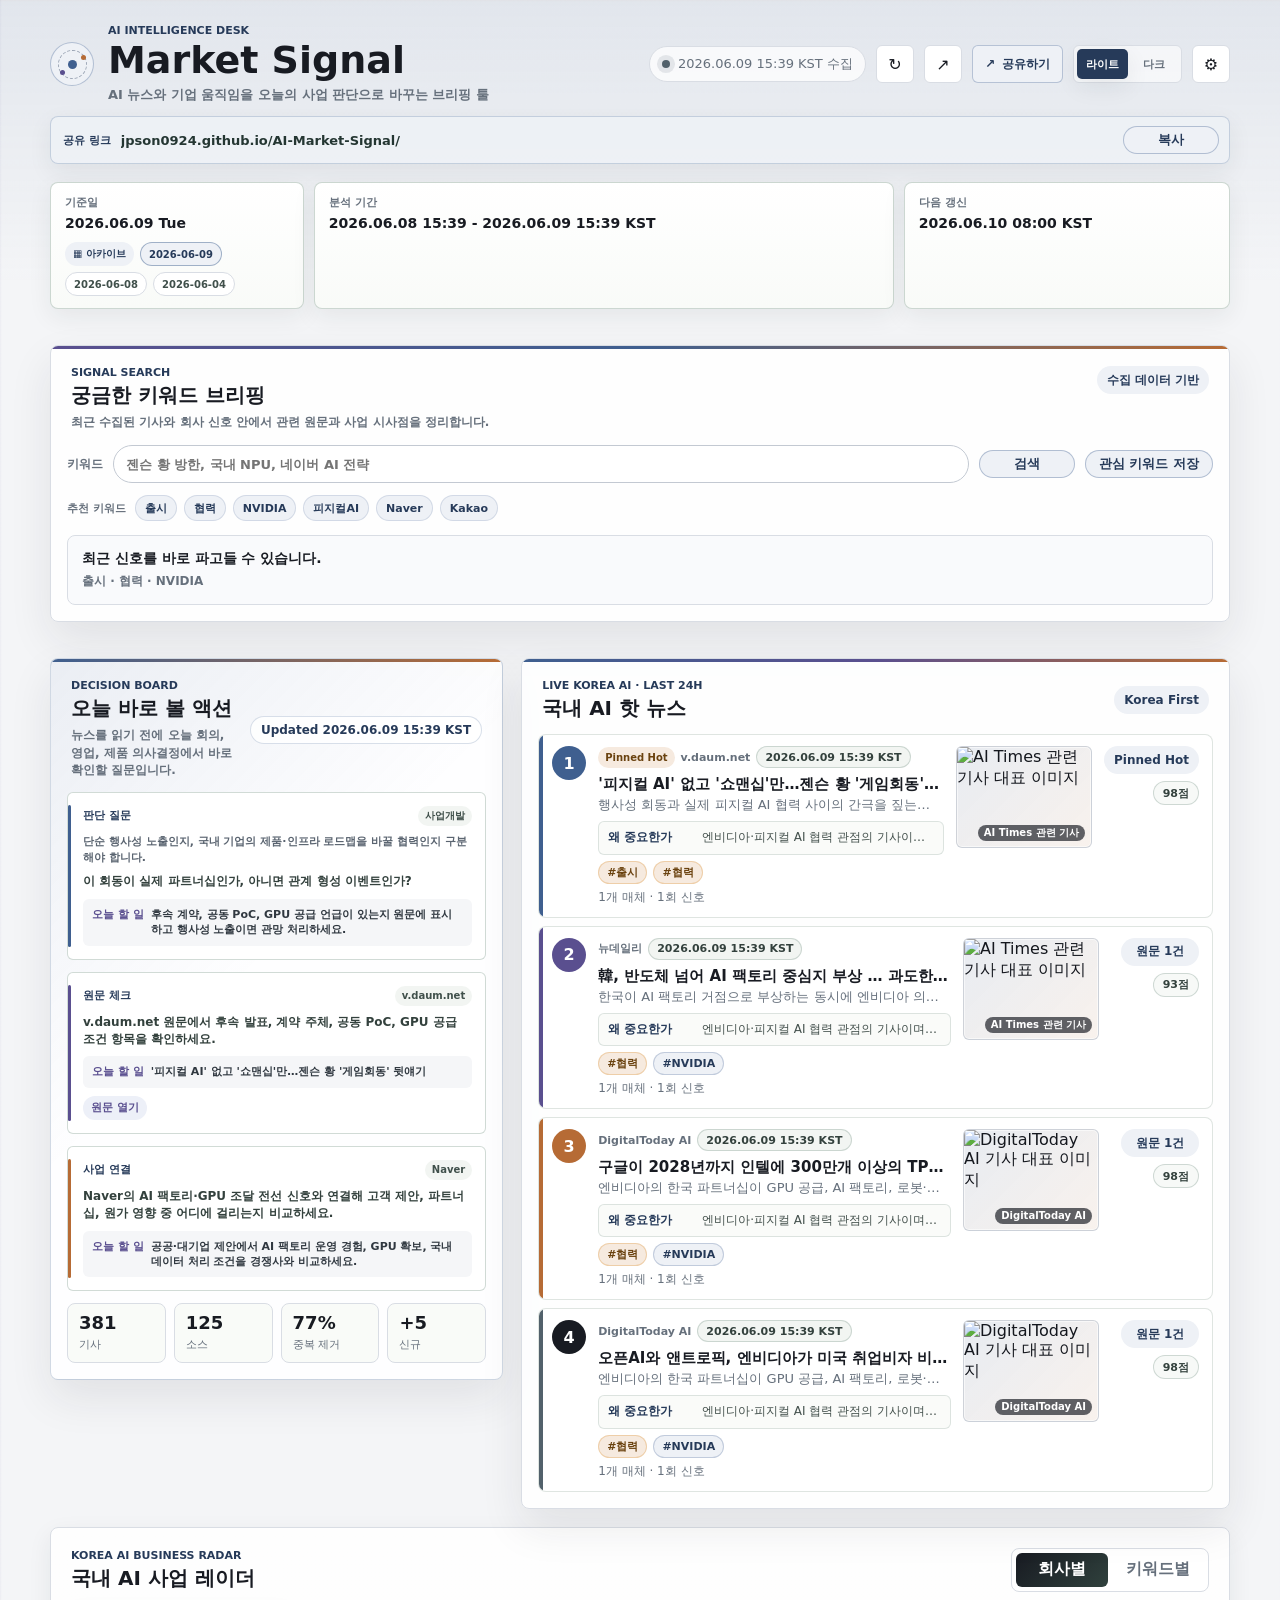
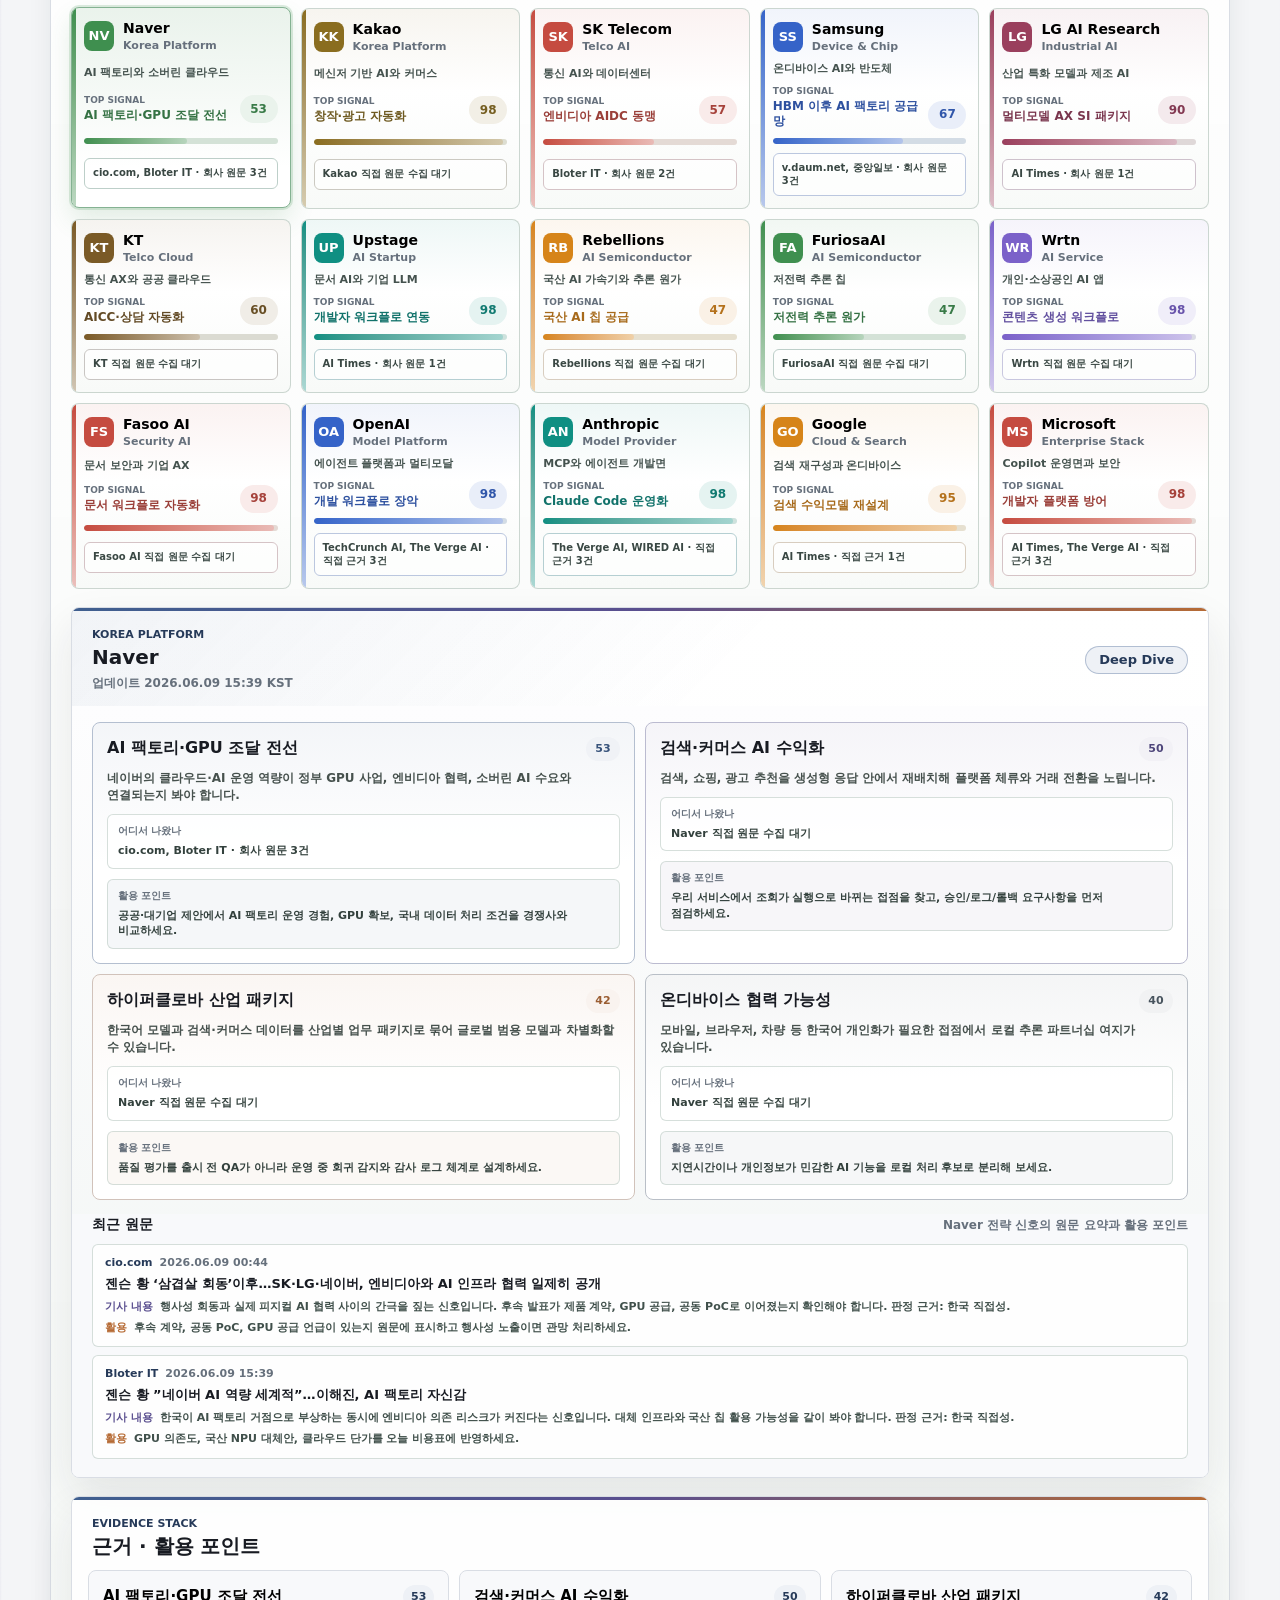
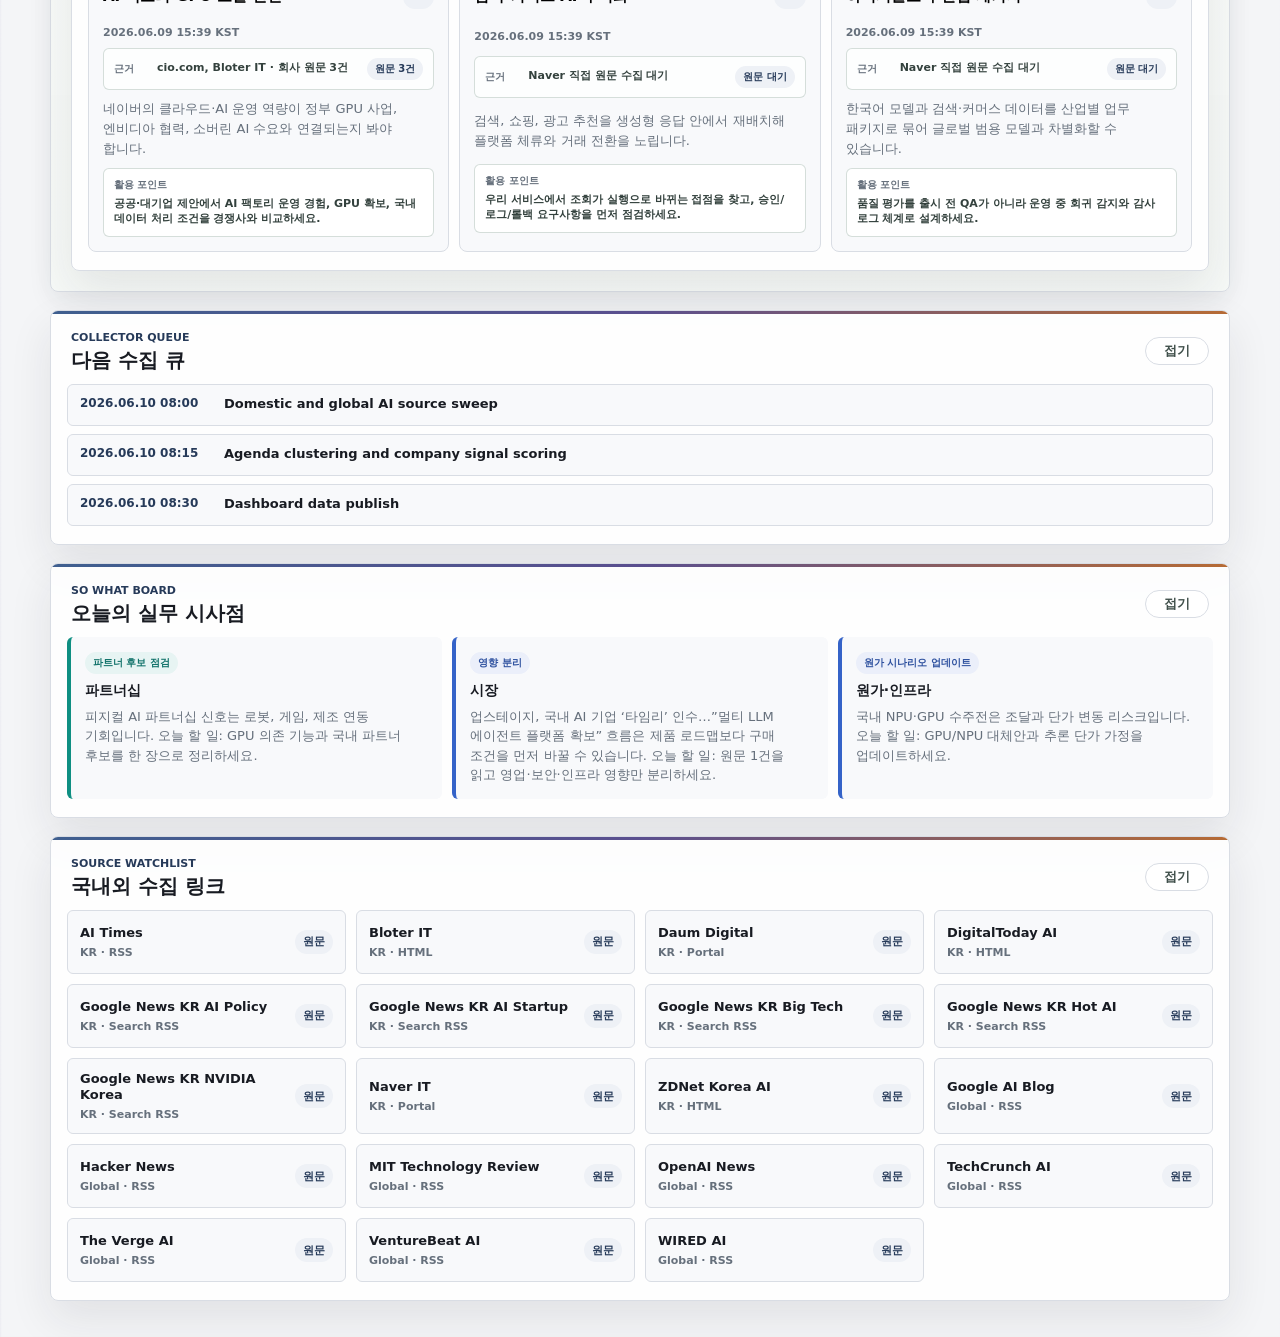
==== commit 8c12fbc3: "Improve dark mode radar contrast" ====
--- a/index.html
+++ b/index.html
@@ -4,12 +4,19 @@
     <meta charset="UTF-8" />
     <meta name="viewport" content="width=device-width, initial-scale=1.0" />
     <title>Market Signal</title>
-    <link rel="stylesheet" href="styles.css?v=202606091519" />
-    <script src="agenda-data.js?v=202606091519"></script>
+    <script>
+      (() => {
+        const saved = localStorage.getItem("marketSignal.theme");
+        const prefersDark = window.matchMedia && window.matchMedia("(prefers-color-scheme: dark)").matches;
+        document.documentElement.dataset.theme = saved || (prefersDark ? "dark" : "light");
+      })();
+    </script>
+    <link rel="stylesheet" href="styles.css?v=202606091539" />
+    <script src="agenda-data.js?v=202606091539"></script>
     <script>
       window.AI_MONITORING_DESK_PUBLIC_URL = "https://jpson0924.github.io/AI-Market-Signal/";
     </script>
-    <script src="app.js?v=202606091519" defer></script>
+    <script src="app.js?v=202606091539" defer></script>
   </head>
   <body>
     <div class="app-shell">
@@ -38,6 +45,10 @@
             <span aria-hidden="true">↗</span>
             <b>공유하기</b>
           </button>
+          <div class="theme-switch" role="group" aria-label="화면 테마 선택">
+            <button type="button" data-theme-option="light" aria-pressed="true">라이트</button>
+            <button type="button" data-theme-option="dark" aria-pressed="false">다크</button>
+          </div>
           <button class="icon-button" type="button" title="수집 설정" aria-label="수집 설정">
             <span aria-hidden="true">⚙</span>
           </button>
@@ -64,63 +75,6 @@
             <span class="date-label">다음 갱신</span>
             <b>2026.05.26 10:00 KST</b>
           </div>
-        </section>
-
-        <section class="overview-grid" aria-label="오늘 액션과 주요 아젠다">
-          <aside class="panel signal-panel" aria-label="수집 신호">
-            <div class="panel-heading compact">
-              <div>
-                <p class="eyebrow">Decision Board</p>
-                <h2>오늘 바로 볼 액션</h2>
-                <p class="panel-help">뉴스를 읽기 전에 오늘 회의, 영업, 제품 의사결정에서 바로 확인할 질문입니다.</p>
-              </div>
-              <span class="freshness-chip" id="freshnessChip">Updated just now</span>
-            </div>
-            <div class="action-board" id="actionBoard" aria-label="뉴스 기반 액션"></div>
-            <div class="metric-grid" id="metricGrid">
-              <div class="metric-card">
-                <span class="metric-value">386</span>
-                <span class="metric-label">분석 기사</span>
-              </div>
-              <div class="metric-card">
-                <span class="metric-value">42</span>
-                <span class="metric-label">테크 블로그</span>
-              </div>
-              <div class="metric-card">
-                <span class="metric-value">91%</span>
-                <span class="metric-label">중복 제거율</span>
-              </div>
-              <div class="metric-card">
-                <span class="metric-value">+18</span>
-                <span class="metric-label">신규 의제</span>
-              </div>
-            </div>
-            <div class="source-stack" id="sourceStack" aria-label="상위 소스">
-              <div class="source-row">
-                <span>The Verge</span>
-                <b style="--w: 84%"></b>
-              </div>
-              <div class="source-row">
-                <span>OpenAI Blog</span>
-                <b style="--w: 73%"></b>
-              </div>
-              <div class="source-row">
-                <span>Hacker News</span>
-                <b style="--w: 66%"></b>
-              </div>
-            </div>
-          </aside>
-
-          <article class="panel hot-agenda-panel">
-            <div class="panel-heading">
-              <div>
-                <p class="eyebrow">Live Korea AI · Last 24h</p>
-                <h2>국내 AI 핫 뉴스</h2>
-              </div>
-              <span class="panel-chip">Korea First</span>
-            </div>
-            <ol class="hot-list" id="hotList"></ol>
-          </article>
         </section>
 
         <section class="panel signal-search-panel" aria-label="검색 기반 시그널 브리핑">
@@ -140,6 +94,63 @@
           </form>
           <div class="saved-query-row" id="savedQueryRow" aria-label="저장된 관심 키워드"></div>
           <div class="signal-search-result" id="signalSearchResult"></div>
+        </section>
+
+        <section class="overview-grid" aria-label="오늘 액션과 주요 아젠다">
+          <aside class="panel signal-panel" aria-label="수집 신호">
+            <div class="panel-heading compact">
+              <div>
+                <p class="eyebrow">Decision Board</p>
+                <h2>오늘 바로 볼 액션</h2>
+                <p class="panel-help">뉴스를 읽기 전에 오늘 회의, 영업, 제품 의사결정에서 바로 확인할 질문입니다.</p>
+              </div>
+              <span class="freshness-chip" id="freshnessChip">Updated just now</span>
+            </div>
+            <div class="action-board" id="actionBoard" aria-label="뉴스 기반 액션"></div>
+            <div class="metric-grid" id="metricGrid">
+              <div class="metric-card">
+                <span class="metric-value">386</span>
+                <span class="metric-label">분석 기사</span>
+              </div>
+              <div class="metric-card">
+                <span class="metric-value">42</span>
+                <span class="metric-label">테크 블로그</span>
+              </div>
+              <div class="metric-card">
+                <span class="metric-value">91%</span>
+                <span class="metric-label">중복 제거율</span>
+              </div>
+              <div class="metric-card">
+                <span class="metric-value">+18</span>
+                <span class="metric-label">신규 의제</span>
+              </div>
+            </div>
+            <div class="source-stack" id="sourceStack" aria-label="상위 소스">
+              <div class="source-row">
+                <span>The Verge</span>
+                <b style="--w: 84%"></b>
+              </div>
+              <div class="source-row">
+                <span>OpenAI Blog</span>
+                <b style="--w: 73%"></b>
+              </div>
+              <div class="source-row">
+                <span>Hacker News</span>
+                <b style="--w: 66%"></b>
+              </div>
+            </div>
+          </aside>
+
+          <article class="panel hot-agenda-panel">
+            <div class="panel-heading">
+              <div>
+                <p class="eyebrow">Live Korea AI · Last 24h</p>
+                <h2>국내 AI 핫 뉴스</h2>
+              </div>
+              <span class="panel-chip">Korea First</span>
+            </div>
+            <ol class="hot-list" id="hotList"></ol>
+          </article>
         </section>
 
         <section class="workspace-section">
--- a/styles.css
+++ b/styles.css
@@ -29,6 +29,26 @@
     "Apple SD Gothic Neo", "Noto Sans KR", sans-serif;
 }
 
+:root[data-theme="dark"] {
+  color-scheme: dark;
+  --bg: #0d1118;
+  --surface: #151a24;
+  --surface-soft: #111722;
+  --surface-tint: #1b2433;
+  --ink: #edf1f7;
+  --muted: #99a5b5;
+  --line: #293243;
+  --line-strong: #3a4658;
+  --teal: #7fa4e8;
+  --teal-deep: #dbe7ff;
+  --blue: #a99cf4;
+  --amber: #d19a66;
+  --red: #e08b91;
+  --green: #9badbd;
+  --shadow: 0 18px 44px rgba(0, 0, 0, 0.32);
+  --shadow-soft: 0 8px 24px rgba(0, 0, 0, 0.22);
+}
+
 * {
   box-sizing: border-box;
 }
@@ -46,6 +66,14 @@
     linear-gradient(180deg, rgba(63, 95, 143, 0.1) 0, transparent 285px),
     linear-gradient(90deg, rgba(90, 79, 143, 0.045) 0 1px, transparent 1px 72px),
     linear-gradient(180deg, rgba(182, 107, 53, 0.035) 0 1px, transparent 1px 72px),
+    var(--bg);
+}
+
+:root[data-theme="dark"] body {
+  background:
+    linear-gradient(180deg, rgba(127, 164, 232, 0.12) 0, transparent 285px),
+    linear-gradient(90deg, rgba(169, 156, 244, 0.06) 0 1px, transparent 1px 72px),
+    linear-gradient(180deg, rgba(209, 154, 102, 0.05) 0 1px, transparent 1px 72px),
     var(--bg);
 }
 
@@ -249,6 +277,40 @@
 
 .share-action-button b {
   font: inherit;
+}
+
+.theme-switch {
+  display: inline-flex;
+  gap: 2px;
+  min-height: 38px;
+  padding: 3px;
+  border: 1px solid var(--line);
+  border-radius: var(--radius-sm);
+  background: rgba(255, 255, 255, 0.62);
+}
+
+.theme-switch button {
+  min-width: 48px;
+  min-height: 30px;
+  padding: 0 9px;
+  border: 0;
+  border-radius: 5px;
+  color: var(--muted);
+  background: transparent;
+  font-size: 11px;
+  font-weight: 900;
+  cursor: pointer;
+}
+
+.theme-switch button[aria-pressed="true"] {
+  color: #ffffff;
+  background: var(--teal-deep);
+  box-shadow: var(--shadow-soft);
+}
+
+.theme-switch button:focus-visible {
+  outline: 2px solid rgba(63, 95, 143, 0.48);
+  outline-offset: 2px;
 }
 
 .share-strip {
@@ -931,7 +993,7 @@
 }
 
 .signal-search-panel {
-  margin-top: 18px;
+  margin: 18px 0;
 }
 
 .signal-search-panel::before {
@@ -2577,6 +2639,224 @@
   line-height: 1.5;
 }
 
+:root[data-theme="dark"] .brand-mark,
+:root[data-theme="dark"] .sync-status,
+:root[data-theme="dark"] .theme-switch,
+:root[data-theme="dark"] .share-strip,
+:root[data-theme="dark"] .panel,
+:root[data-theme="dark"] .date-strip div,
+:root[data-theme="dark"] .hot-item,
+:root[data-theme="dark"] .metric-card,
+:root[data-theme="dark"] .action-item,
+:root[data-theme="dark"] .company-card,
+:root[data-theme="dark"] .signal-row,
+:root[data-theme="dark"] .stack-item,
+:root[data-theme="dark"] .timeline-link,
+:root[data-theme="dark"] .search-insight-grid div,
+:root[data-theme="dark"] .search-result-item,
+:root[data-theme="dark"] .search-empty,
+:root[data-theme="dark"] .company-news-item,
+:root[data-theme="dark"] .source-link,
+:root[data-theme="dark"] .modal-hotness span,
+:root[data-theme="dark"] .modal-source-links a,
+:root[data-theme="dark"] .brief-modal {
+  border-color: var(--line);
+  background: rgba(21, 26, 36, 0.92);
+}
+
+:root[data-theme="dark"] .panel {
+  background: rgba(18, 23, 32, 0.9);
+}
+
+:root[data-theme="dark"] .date-strip div,
+:root[data-theme="dark"] .workspace-section,
+:root[data-theme="dark"] .segmented-control,
+:root[data-theme="dark"] .signal-panel,
+:root[data-theme="dark"] .metric-card,
+:root[data-theme="dark"] .hot-reason,
+:root[data-theme="dark"] .action-next,
+:root[data-theme="dark"] .timeline-takeaway,
+:root[data-theme="dark"] .modal-hotness,
+:root[data-theme="dark"] .modal-source-links,
+:root[data-theme="dark"] .brief-line {
+  background: var(--surface-soft);
+}
+
+:root[data-theme="dark"] .workspace-section {
+  border-color: var(--line-strong);
+  box-shadow: var(--shadow-soft);
+}
+
+:root[data-theme="dark"] .segment {
+  color: var(--muted);
+}
+
+:root[data-theme="dark"] .segment.active {
+  color: #0d1118;
+  background: linear-gradient(135deg, var(--teal), var(--blue));
+}
+
+:root[data-theme="dark"] .icon-button,
+:root[data-theme="dark"] .small-action,
+:root[data-theme="dark"] .share-action-button,
+:root[data-theme="dark"] .signal-search-form input,
+:root[data-theme="dark"] .history-chip,
+:root[data-theme="dark"] .score-badge,
+:root[data-theme="dark"] .date-badge {
+  border-color: var(--line-strong);
+  color: var(--ink);
+  background: var(--surface);
+}
+
+:root[data-theme="dark"] .icon-button:hover,
+:root[data-theme="dark"] .icon-button:focus-visible,
+:root[data-theme="dark"] .small-action:hover,
+:root[data-theme="dark"] .small-action:focus-visible,
+:root[data-theme="dark"] .share-action-button:hover,
+:root[data-theme="dark"] .share-action-button:focus-visible {
+  border-color: rgba(127, 164, 232, 0.62);
+  background: var(--surface-tint);
+}
+
+:root[data-theme="dark"] .share-action-button,
+:root[data-theme="dark"] .panel-chip,
+:root[data-theme="dark"] .freshness-chip,
+:root[data-theme="dark"] .signal-badge,
+:root[data-theme="dark"] .calendar-label,
+:root[data-theme="dark"] .history-chip.active,
+:root[data-theme="dark"] .query-chip,
+:root[data-theme="dark"] .origin-label,
+:root[data-theme="dark"] .impact-action,
+:root[data-theme="dark"] .search-facets em {
+  color: var(--teal-deep);
+  background: rgba(127, 164, 232, 0.13);
+}
+
+:root[data-theme="dark"] .search-submit,
+:root[data-theme="dark"] .theme-switch button[aria-pressed="true"],
+:root[data-theme="dark"] .timeline-brief {
+  color: #0d1118;
+  background: var(--teal);
+}
+
+:root[data-theme="dark"] .hot-copy p,
+:root[data-theme="dark"] .hot-reason span,
+:root[data-theme="dark"] .stack-source,
+:root[data-theme="dark"] .company-proof,
+:root[data-theme="dark"] .company-card em,
+:root[data-theme="dark"] .signal-desc,
+:root[data-theme="dark"] .timeline-takeaway,
+:root[data-theme="dark"] .impact-copy p,
+:root[data-theme="dark"] .modal-hotness em,
+:root[data-theme="dark"] .modal-source-links span,
+:root[data-theme="dark"] .share-strip a,
+:root[data-theme="dark"] .search-result-item p,
+:root[data-theme="dark"] .action-next {
+  color: var(--muted);
+}
+
+:root[data-theme="dark"] .hot-tag,
+:root[data-theme="dark"] .pin-badge {
+  border-color: var(--line);
+  color: var(--ink);
+  background: var(--surface-tint);
+}
+
+:root[data-theme="dark"] .hot-tag[data-tag-type="action"] {
+  color: #ffd4a5;
+  background: rgba(209, 154, 102, 0.16);
+}
+
+:root[data-theme="dark"] .hot-tag[data-tag-type="tech"],
+:root[data-theme="dark"] .hot-tag[data-tag-type="company"] {
+  color: var(--teal-deep);
+  background: rgba(127, 164, 232, 0.14);
+}
+
+:root[data-theme="dark"] .hot-tag[data-tag-type="risk"] {
+  color: #ffc0c5;
+  background: rgba(224, 139, 145, 0.15);
+}
+
+:root[data-theme="dark"] .radar-panel,
+:root[data-theme="dark"] .signal-stack,
+:root[data-theme="dark"] .company-card,
+:root[data-theme="dark"] .company-card:hover,
+:root[data-theme="dark"] .company-card:focus-visible,
+:root[data-theme="dark"] .company-card.active,
+:root[data-theme="dark"] .business-signal-card,
+:root[data-theme="dark"] .business-signal-card:hover,
+:root[data-theme="dark"] .business-signal-card:focus-visible,
+:root[data-theme="dark"] .signal-row,
+:root[data-theme="dark"] .signal-row:hover,
+:root[data-theme="dark"] .signal-row:focus-visible,
+:root[data-theme="dark"] .focus-distribution,
+:root[data-theme="dark"] .signal-proof-block,
+:root[data-theme="dark"] .word-source,
+:root[data-theme="dark"] .stack-source,
+:root[data-theme="dark"] .stack-action,
+:root[data-theme="dark"] .sparkline {
+  border-color: var(--line);
+  background: var(--surface-soft);
+}
+
+:root[data-theme="dark"] .company-card.active,
+:root[data-theme="dark"] .business-signal-card:hover,
+:root[data-theme="dark"] .business-signal-card:focus-visible,
+:root[data-theme="dark"] .signal-row:hover,
+:root[data-theme="dark"] .signal-row:focus-visible {
+  border-color: rgba(127, 164, 232, 0.54);
+  box-shadow: 0 12px 24px rgba(0, 0, 0, 0.24);
+}
+
+:root[data-theme="dark"] .company-card b,
+:root[data-theme="dark"] .signal-title b,
+:root[data-theme="dark"] .company-card-foot strong,
+:root[data-theme="dark"] .company-card-foot b,
+:root[data-theme="dark"] .signal-title em,
+:root[data-theme="dark"] .signal-proof,
+:root[data-theme="dark"] .signal-proof-block em,
+:root[data-theme="dark"] .word-source em,
+:root[data-theme="dark"] .stack-source em,
+:root[data-theme="dark"] .stack-action em,
+:root[data-theme="dark"] .word-action {
+  color: var(--ink);
+}
+
+:root[data-theme="dark"] .company-focus,
+:root[data-theme="dark"] .company-proof,
+:root[data-theme="dark"] .signal-desc,
+:root[data-theme="dark"] .company-card-head em,
+:root[data-theme="dark"] .company-card-foot em,
+:root[data-theme="dark"] .signal-proof-block b,
+:root[data-theme="dark"] .word-source b,
+:root[data-theme="dark"] .stack-source b,
+:root[data-theme="dark"] .stack-action b,
+:root[data-theme="dark"] .distribution-legend em {
+  color: var(--muted);
+}
+
+:root[data-theme="dark"] .company-proof,
+:root[data-theme="dark"] .company-card-foot b,
+:root[data-theme="dark"] .signal-title em,
+:root[data-theme="dark"] .signal-proof-block.action {
+  background: rgba(127, 164, 232, 0.13);
+}
+
+:root[data-theme="dark"] .company-meter,
+:root[data-theme="dark"] .signal-meter,
+:root[data-theme="dark"] .distribution-bars {
+  background: rgba(153, 165, 181, 0.2);
+}
+
+:root[data-theme="dark"] .sparkline i {
+  background: color-mix(in srgb, var(--signal-color) 72%, #dbe7ff);
+}
+
+:root[data-theme="dark"] .brief-modal {
+  box-shadow: 0 28px 90px rgba(0, 0, 0, 0.48);
+}
+
 @keyframes pulseFlash {
   0% {
     box-shadow: 0 0 0 4px rgba(82, 97, 107, 0.18);
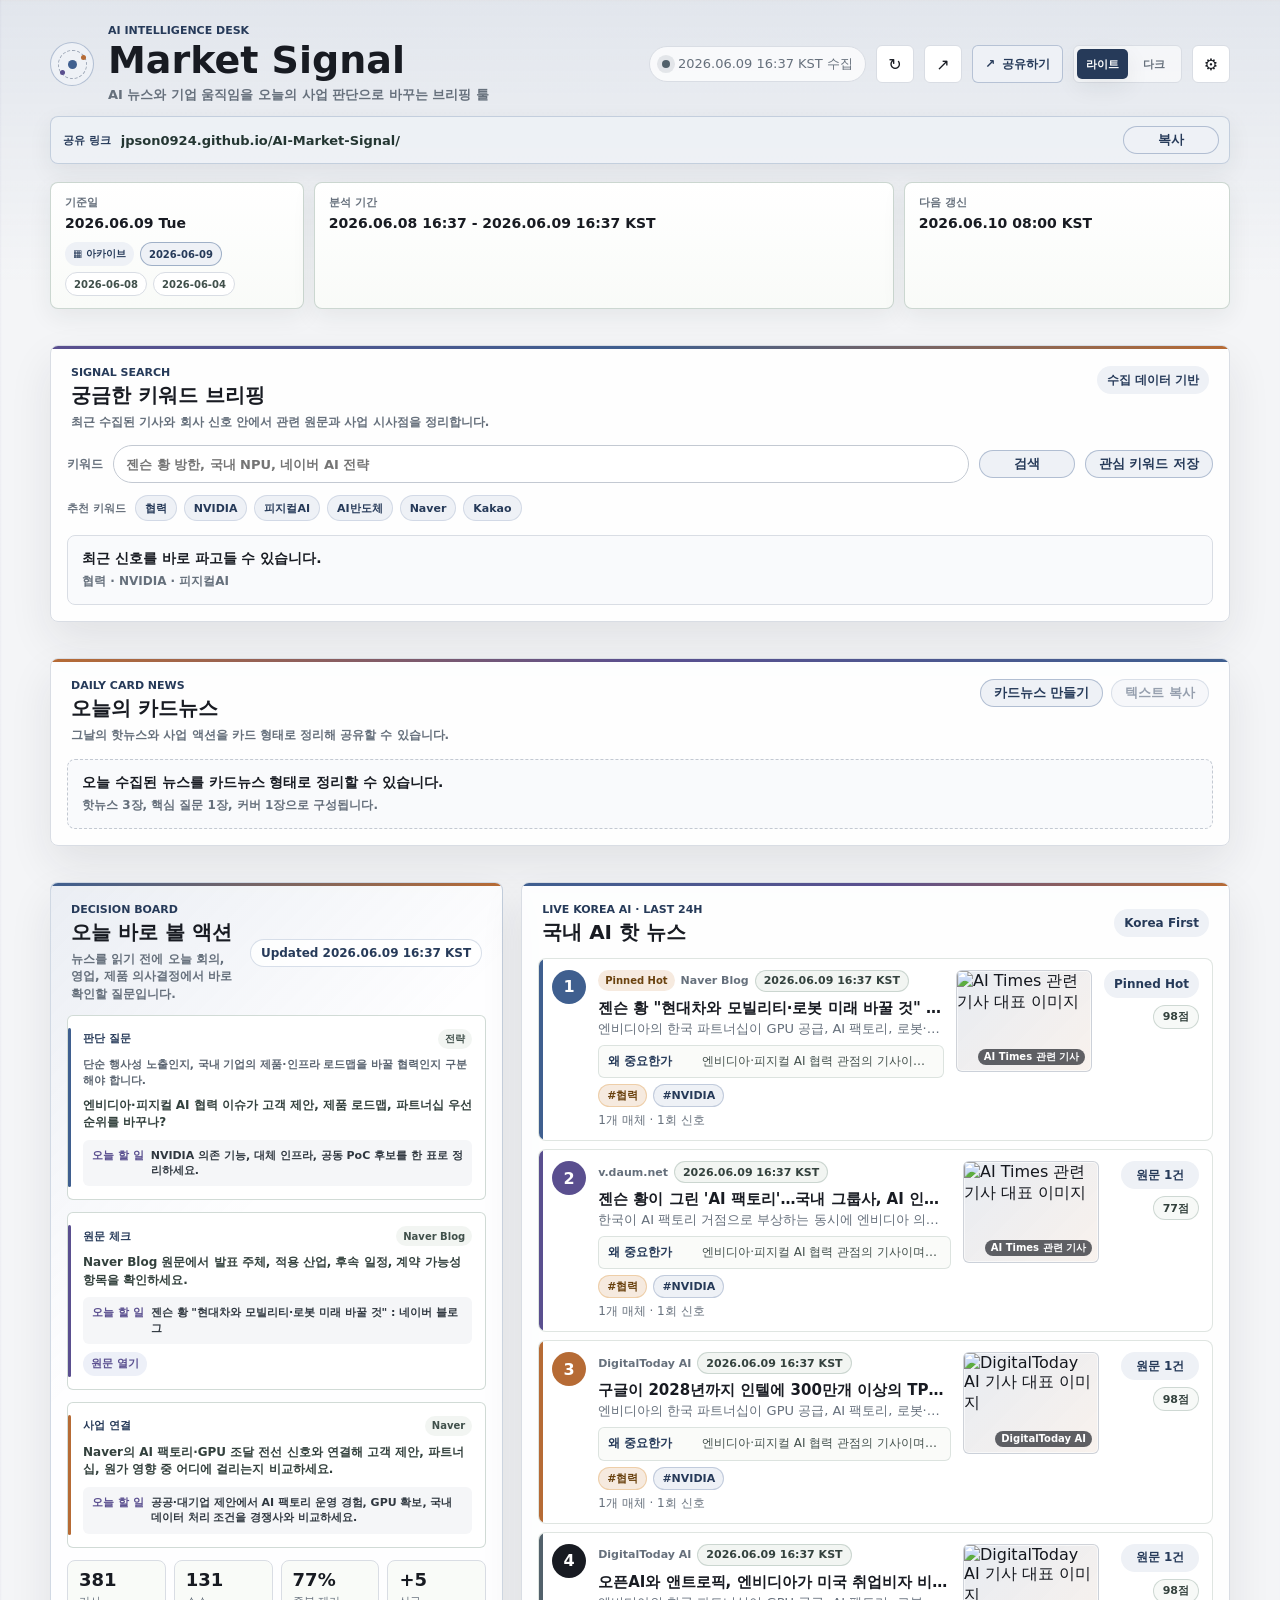
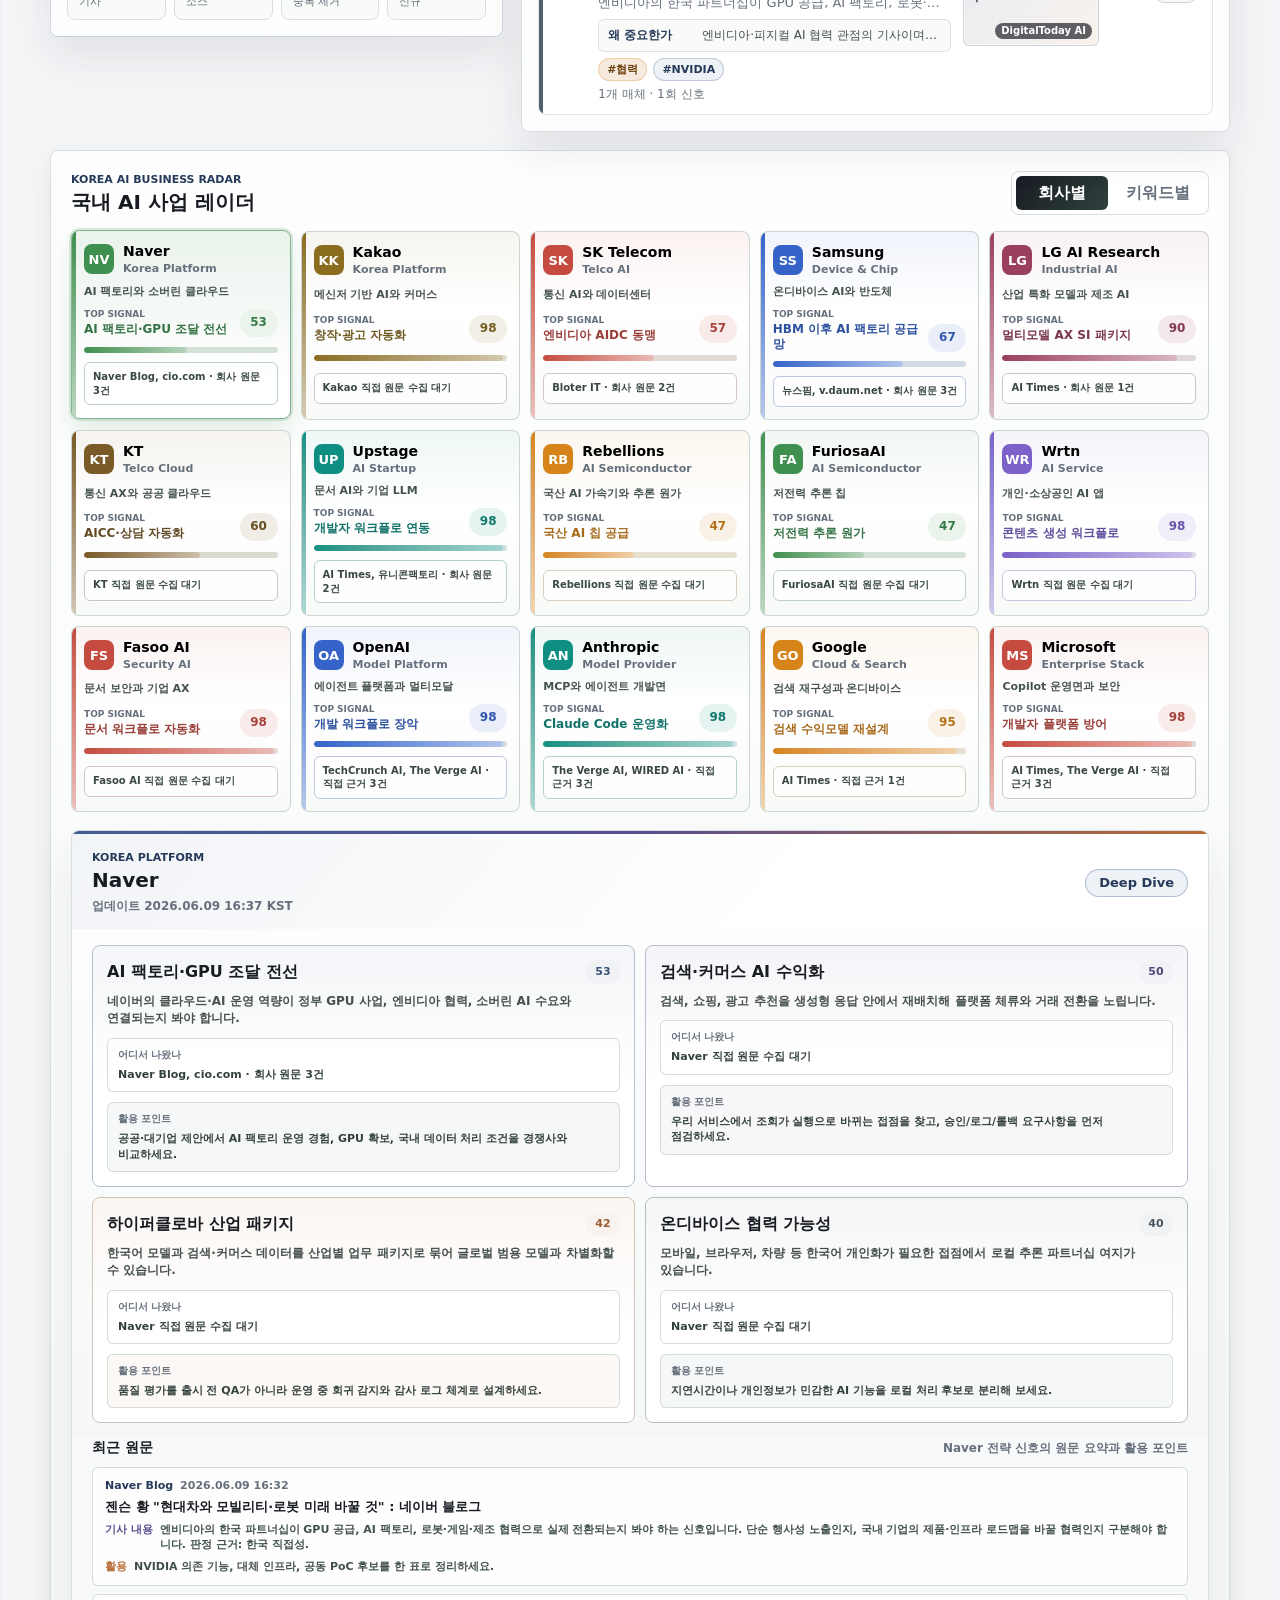
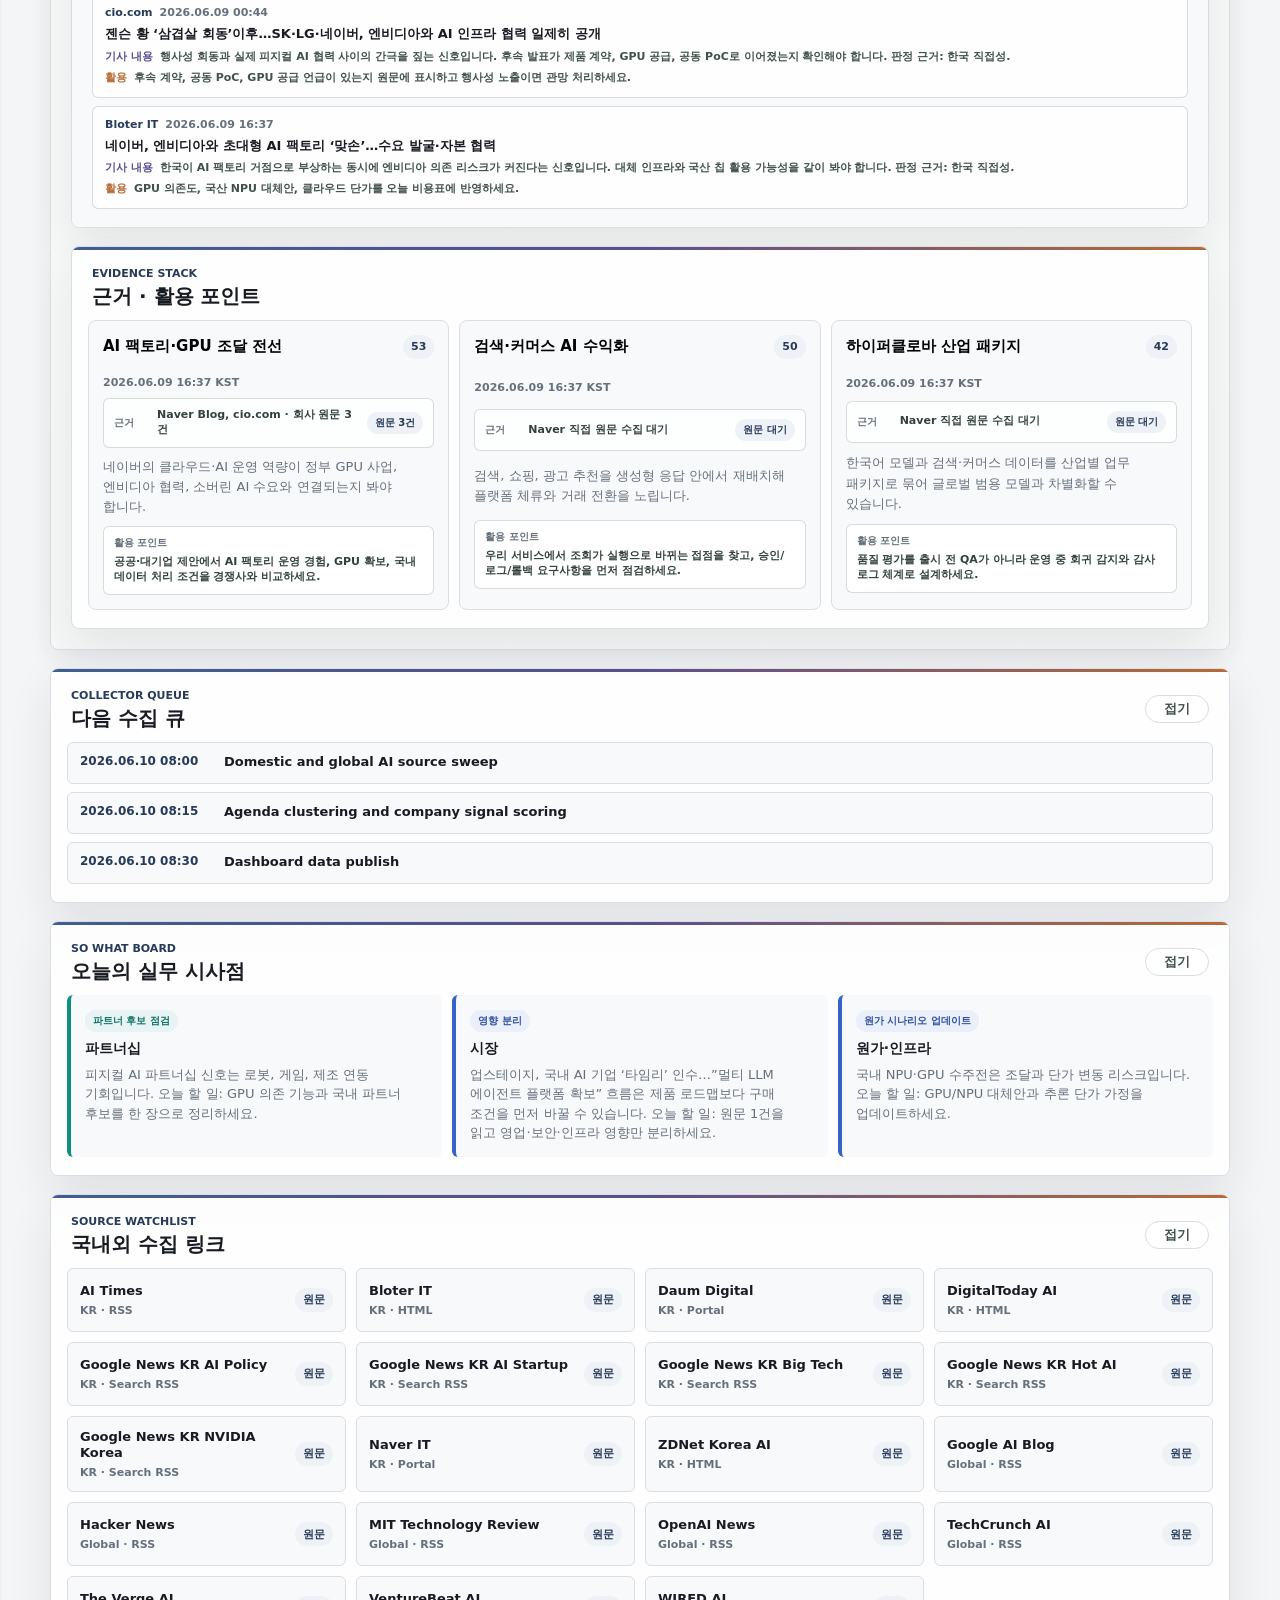
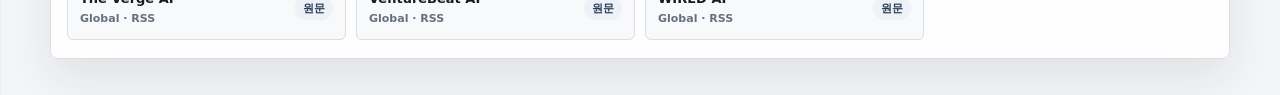
==== commit a0e8dab2: "Add daily card news builder" ====
--- a/index.html
+++ b/index.html
@@ -11,12 +11,12 @@
         document.documentElement.dataset.theme = saved || (prefersDark ? "dark" : "light");
       })();
     </script>
-    <link rel="stylesheet" href="styles.css?v=202606091539" />
-    <script src="agenda-data.js?v=202606091539"></script>
+    <link rel="stylesheet" href="styles.css?v=202606091637" />
+    <script src="agenda-data.js?v=202606091637"></script>
     <script>
       window.AI_MONITORING_DESK_PUBLIC_URL = "https://jpson0924.github.io/AI-Market-Signal/";
     </script>
-    <script src="app.js?v=202606091539" defer></script>
+    <script src="app.js?v=202606091637" defer></script>
   </head>
   <body>
     <div class="app-shell">
@@ -96,6 +96,21 @@
           <div class="signal-search-result" id="signalSearchResult"></div>
         </section>
 
+        <section class="panel card-news-panel" aria-label="오늘의 카드뉴스 생성">
+          <div class="panel-heading card-news-heading">
+            <div>
+              <p class="eyebrow">Daily Card News</p>
+              <h2>오늘의 카드뉴스</h2>
+              <p class="panel-help">그날의 핫뉴스와 사업 액션을 카드 형태로 정리해 공유할 수 있습니다.</p>
+            </div>
+            <span class="panel-actions">
+              <button class="small-action" id="buildCardNewsButton" type="button">카드뉴스 만들기</button>
+              <button class="small-action" id="copyCardNewsButton" type="button" disabled>텍스트 복사</button>
+            </span>
+          </div>
+          <div class="card-news-workspace" id="cardNewsWorkspace"></div>
+        </section>
+
         <section class="overview-grid" aria-label="오늘 액션과 주요 아젠다">
           <aside class="panel signal-panel" aria-label="수집 신호">
             <div class="panel-heading compact">
--- a/styles.css
+++ b/styles.css
@@ -1203,6 +1203,205 @@
   align-self: end;
 }
 
+.card-news-panel {
+  margin: 0 0 18px;
+}
+
+.card-news-panel::before {
+  background: linear-gradient(90deg, var(--amber), var(--blue), var(--teal));
+}
+
+.card-news-heading {
+  align-items: flex-start;
+}
+
+.card-news-workspace {
+  padding: 0 16px 16px;
+}
+
+.card-news-empty {
+  display: grid;
+  gap: 5px;
+  min-height: 68px;
+  padding: 14px;
+  border: 1px dashed var(--line-strong);
+  border-radius: var(--radius);
+  background: rgba(248, 249, 251, 0.78);
+}
+
+.card-news-empty b {
+  font-size: 14px;
+}
+
+.card-news-empty span {
+  color: var(--muted);
+  font-size: 12px;
+  font-weight: 750;
+}
+
+.card-news-deck {
+  display: grid;
+  grid-template-columns: repeat(5, minmax(220px, 1fr));
+  gap: 10px;
+  overflow-x: auto;
+  padding-bottom: 2px;
+  scroll-snap-type: x proximity;
+}
+
+.card-news-card {
+  position: relative;
+  display: grid;
+  align-content: space-between;
+  min-height: 300px;
+  padding: 16px;
+  border: 1px solid var(--line);
+  border-radius: var(--radius);
+  color: var(--ink);
+  background:
+    linear-gradient(135deg, rgba(63, 95, 143, 0.12), transparent 48%),
+    linear-gradient(180deg, #ffffff, #f7f8fa);
+  overflow: hidden;
+  scroll-snap-align: start;
+}
+
+.card-news-card.cover,
+.card-news-card.action {
+  background:
+    linear-gradient(135deg, rgba(63, 95, 143, 0.22), transparent 46%),
+    linear-gradient(180deg, #f8f9fb, #ffffff);
+}
+
+.card-news-card img {
+  position: absolute;
+  right: 0;
+  bottom: 0;
+  width: 58%;
+  height: 42%;
+  object-fit: cover;
+  border-top-left-radius: var(--radius);
+  opacity: 0.9;
+}
+
+.card-news-copy {
+  position: relative;
+  z-index: 1;
+  display: grid;
+  gap: 8px;
+  max-width: 100%;
+}
+
+.card-news-copy span {
+  color: var(--teal-deep);
+  font-size: 11px;
+  font-weight: 900;
+  text-transform: uppercase;
+}
+
+.card-news-copy h3 {
+  font-size: 19px;
+  line-height: 1.22;
+  word-break: keep-all;
+  overflow-wrap: anywhere;
+}
+
+.card-news-head {
+  display: grid;
+  gap: 5px;
+  padding: 9px 10px;
+  border: 1px solid rgba(63, 95, 143, 0.14);
+  border-radius: var(--radius-sm);
+  background: rgba(255, 255, 255, 0.74);
+}
+
+.card-news-head small {
+  color: var(--teal-deep);
+  font-size: 10px;
+  font-weight: 900;
+  letter-spacing: 0.02em;
+  text-transform: uppercase;
+}
+
+.card-news-head strong {
+  display: -webkit-box;
+  overflow: hidden;
+  color: #23302d;
+  font-size: 13px;
+  font-weight: 900;
+  line-height: 1.4;
+  word-break: keep-all;
+  -webkit-box-orient: vertical;
+  -webkit-line-clamp: 3;
+}
+
+.card-news-copy p {
+  display: -webkit-box;
+  overflow: hidden;
+  margin: 0;
+  color: #394743;
+  font-size: 12px;
+  font-weight: 800;
+  line-height: 1.5;
+  word-break: keep-all;
+  -webkit-box-orient: vertical;
+  -webkit-line-clamp: 3;
+}
+
+.card-news-copy em {
+  display: -webkit-box;
+  overflow: hidden;
+  padding: 9px 10px;
+  border-radius: var(--radius-sm);
+  color: #33413d;
+  background: rgba(238, 241, 246, 0.86);
+  font-size: 11px;
+  font-style: normal;
+  font-weight: 850;
+  line-height: 1.4;
+  word-break: keep-all;
+  -webkit-box-orient: vertical;
+  -webkit-line-clamp: 3;
+}
+
+.card-news-footer {
+  position: relative;
+  z-index: 1;
+  display: flex;
+  align-items: flex-end;
+  justify-content: space-between;
+  gap: 10px;
+  margin-top: 16px;
+}
+
+.card-news-footer b {
+  display: inline-flex;
+  align-items: center;
+  justify-content: center;
+  min-width: 40px;
+  min-height: 28px;
+  border-radius: 999px;
+  color: #ffffff;
+  background: var(--teal-deep);
+  font-size: 11px;
+  font-weight: 900;
+}
+
+.card-news-footer span {
+  display: flex;
+  flex-wrap: wrap;
+  gap: 5px;
+  justify-content: flex-end;
+}
+
+.card-news-footer i {
+  padding: 4px 7px;
+  border-radius: 999px;
+  color: var(--teal-deep);
+  background: rgba(238, 241, 246, 0.9);
+  font-size: 10px;
+  font-style: normal;
+  font-weight: 850;
+}
+
 .action-board {
   display: grid;
   gap: 12px;
@@ -1588,6 +1787,11 @@
     background 160ms ease,
     border-color 160ms ease,
     transform 160ms ease;
+}
+
+.small-action:disabled {
+  cursor: not-allowed;
+  opacity: 0.48;
 }
 
 .panel-actions,
@@ -2751,6 +2955,10 @@
 :root[data-theme="dark"] .modal-source-links span,
 :root[data-theme="dark"] .share-strip a,
 :root[data-theme="dark"] .search-result-item p,
+:root[data-theme="dark"] .card-news-empty span,
+:root[data-theme="dark"] .card-news-head strong,
+:root[data-theme="dark"] .card-news-copy p,
+:root[data-theme="dark"] .card-news-copy em,
 :root[data-theme="dark"] .action-next {
   color: var(--muted);
 }
@@ -2853,6 +3061,43 @@
   background: color-mix(in srgb, var(--signal-color) 72%, #dbe7ff);
 }
 
+:root[data-theme="dark"] .card-news-empty {
+  border-color: var(--line);
+  background: var(--surface-soft);
+}
+
+:root[data-theme="dark"] .card-news-card {
+  border-color: var(--line);
+  background:
+    linear-gradient(135deg, rgba(127, 164, 232, 0.16), transparent 48%),
+    linear-gradient(180deg, var(--surface), var(--surface-soft));
+}
+
+:root[data-theme="dark"] .card-news-card.cover,
+:root[data-theme="dark"] .card-news-card.action {
+  background:
+    linear-gradient(135deg, rgba(127, 164, 232, 0.22), transparent 46%),
+    linear-gradient(180deg, var(--surface), var(--surface-tint));
+}
+
+:root[data-theme="dark"] .card-news-copy span,
+:root[data-theme="dark"] .card-news-head small,
+:root[data-theme="dark"] .card-news-footer i {
+  color: var(--teal-deep);
+}
+
+:root[data-theme="dark"] .card-news-head,
+:root[data-theme="dark"] .card-news-copy em,
+:root[data-theme="dark"] .card-news-footer i {
+  border-color: var(--line);
+  background: var(--surface-tint);
+}
+
+:root[data-theme="dark"] .card-news-footer b {
+  color: #0d1118;
+  background: var(--teal);
+}
+
 :root[data-theme="dark"] .brief-modal {
   box-shadow: 0 28px 90px rgba(0, 0, 0, 0.48);
 }
@@ -2926,6 +3171,10 @@
   .search-insight-grid {
     grid-template-columns: 1fr;
   }
+
+  .card-news-deck {
+    grid-template-columns: repeat(5, minmax(220px, 260px));
+  }
 }
 
 @media (max-width: 760px) {
@@ -2995,6 +3244,28 @@
 
   .search-result-item {
     grid-template-columns: 1fr;
+  }
+
+  .card-news-heading {
+    align-items: stretch;
+    flex-direction: column;
+  }
+
+  .card-news-heading .panel-actions {
+    justify-content: stretch;
+    width: 100%;
+  }
+
+  .card-news-heading .small-action {
+    flex: 1 1 0;
+  }
+
+  .card-news-deck {
+    grid-template-columns: repeat(5, minmax(240px, 82vw));
+  }
+
+  .card-news-card {
+    min-height: 286px;
   }
 
   .hot-item {
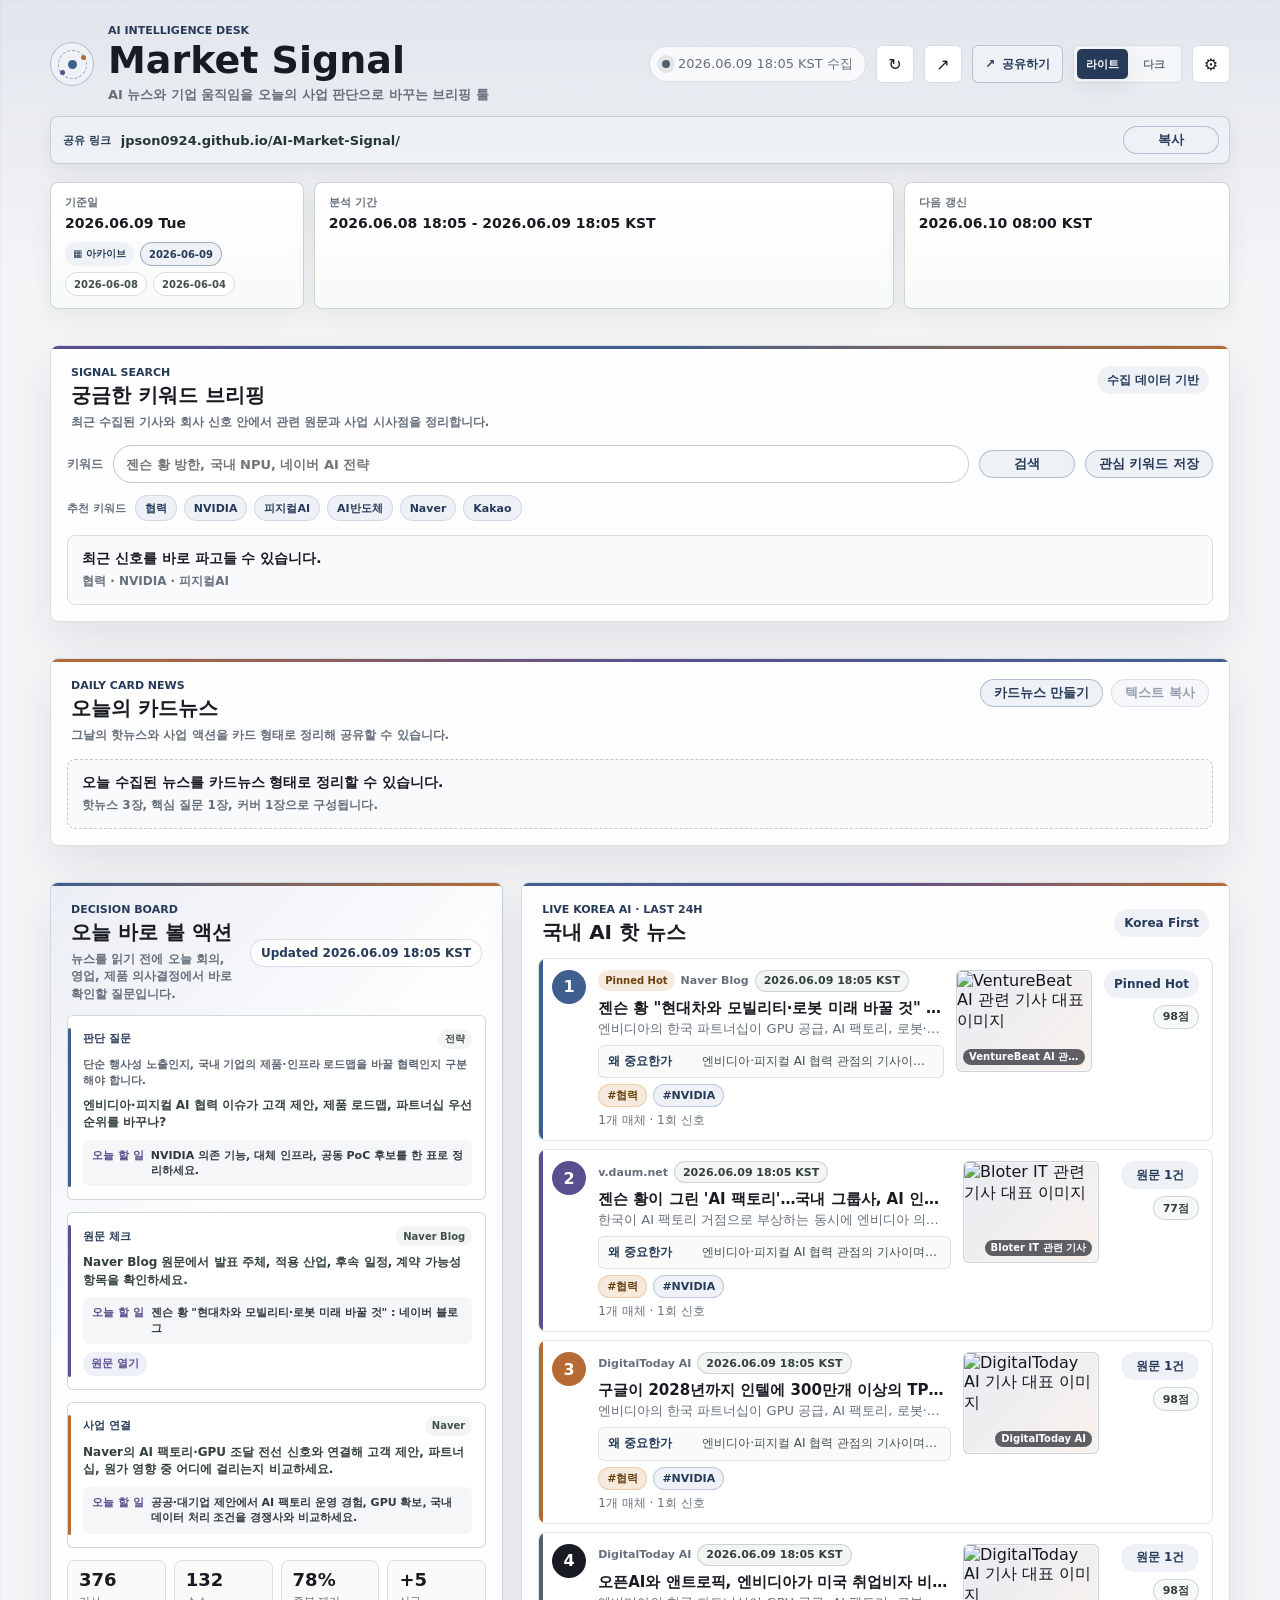
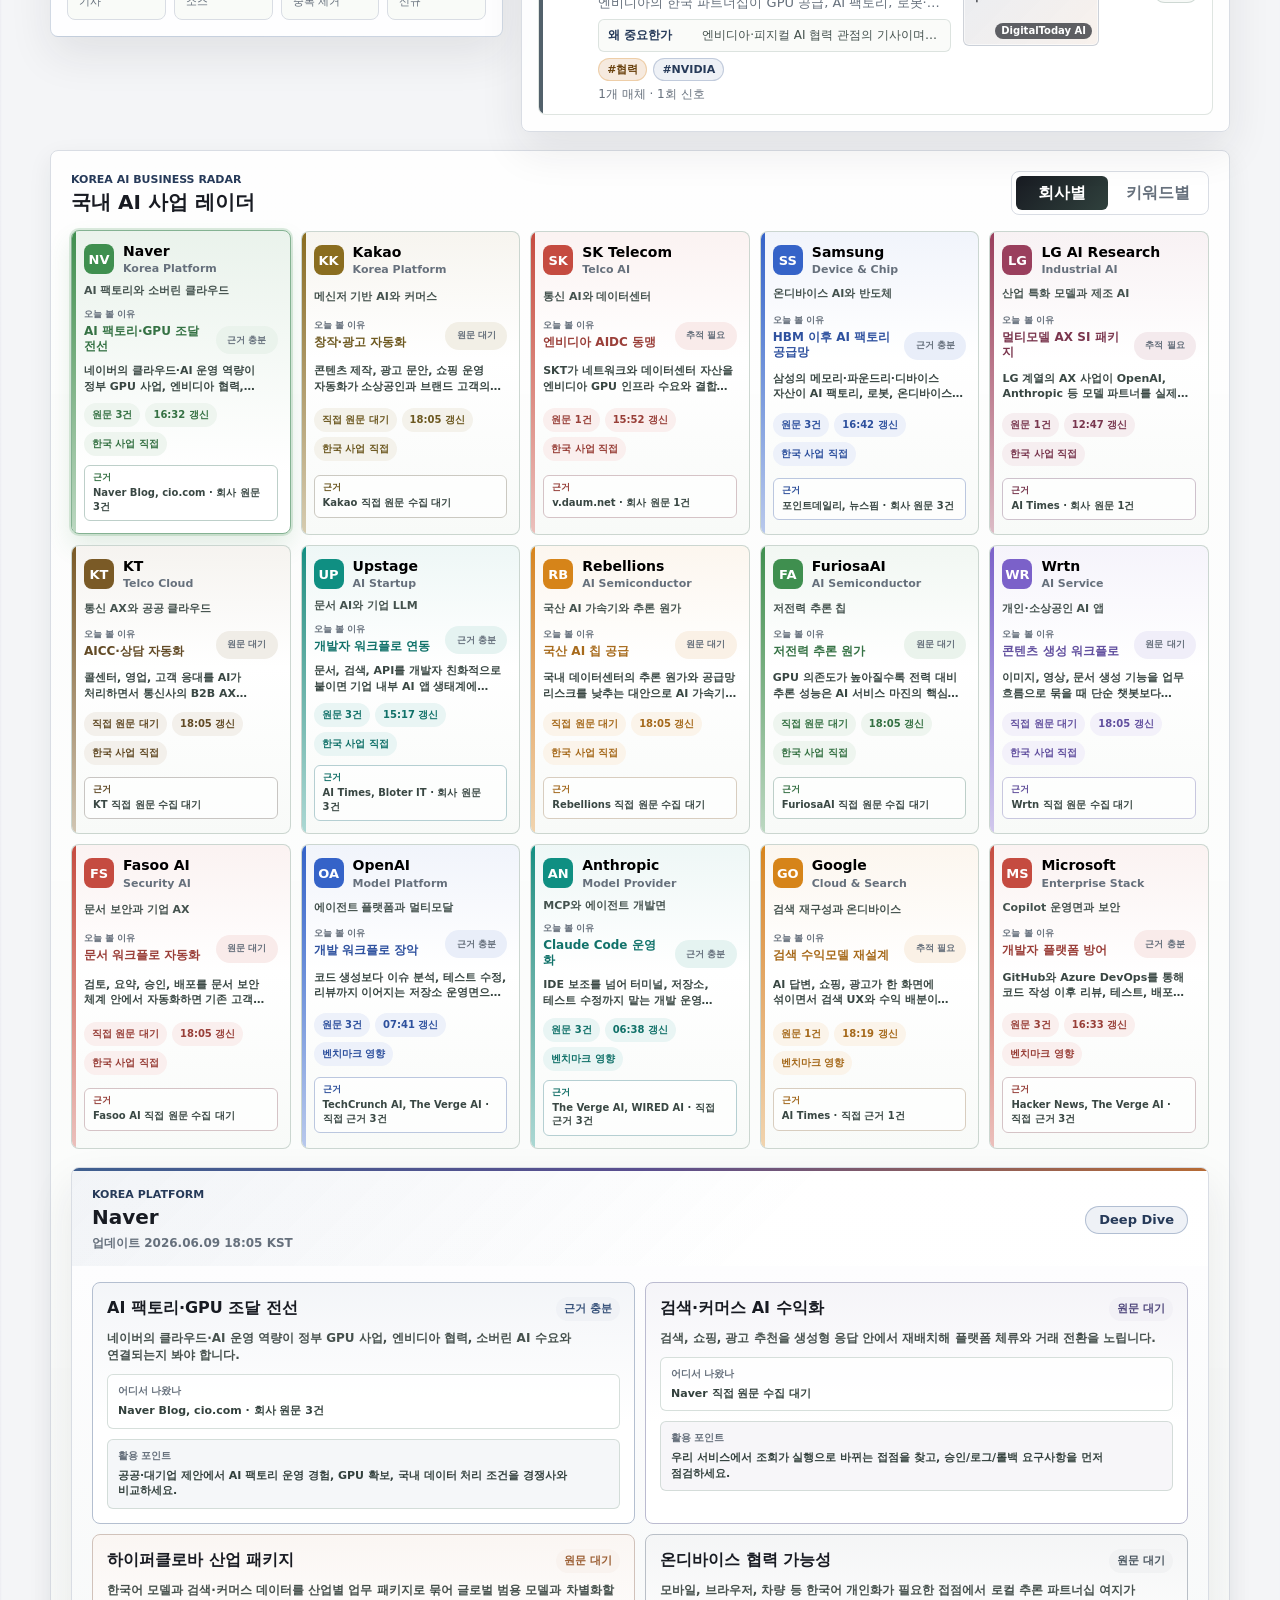
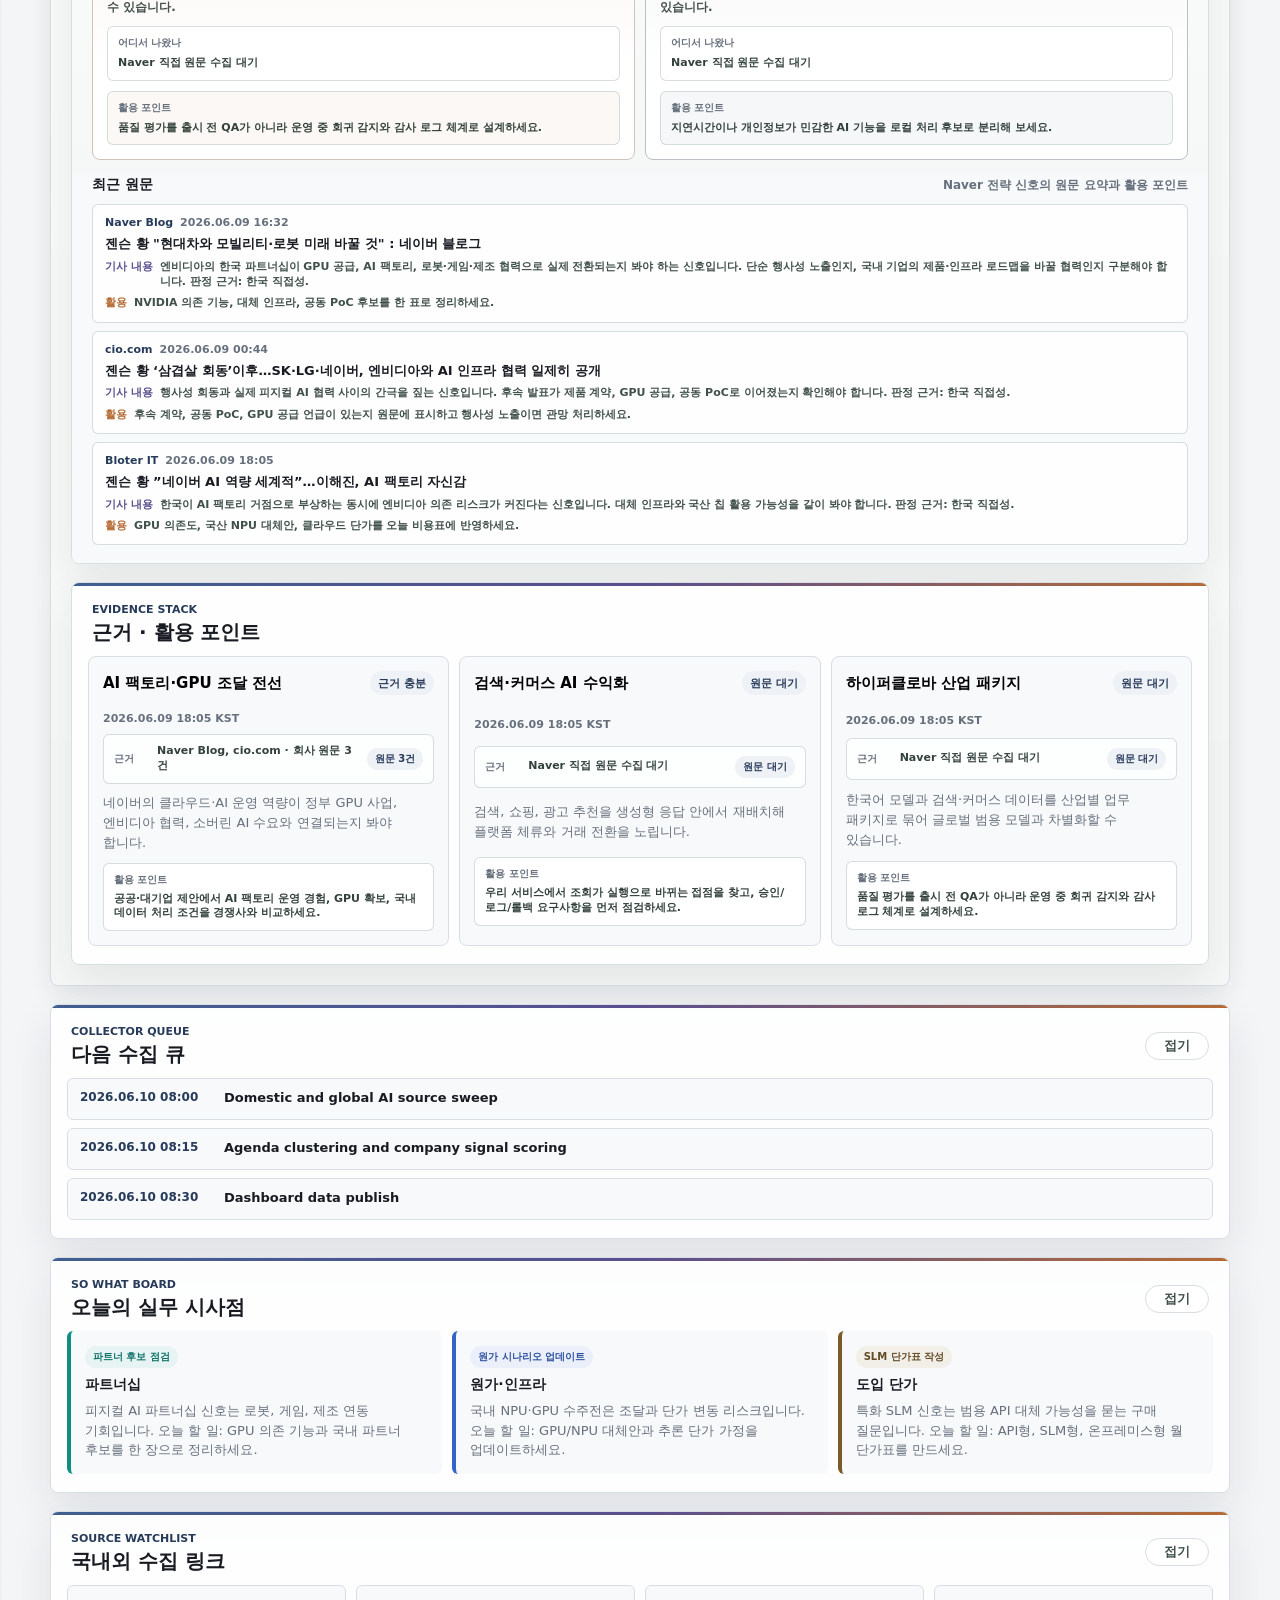
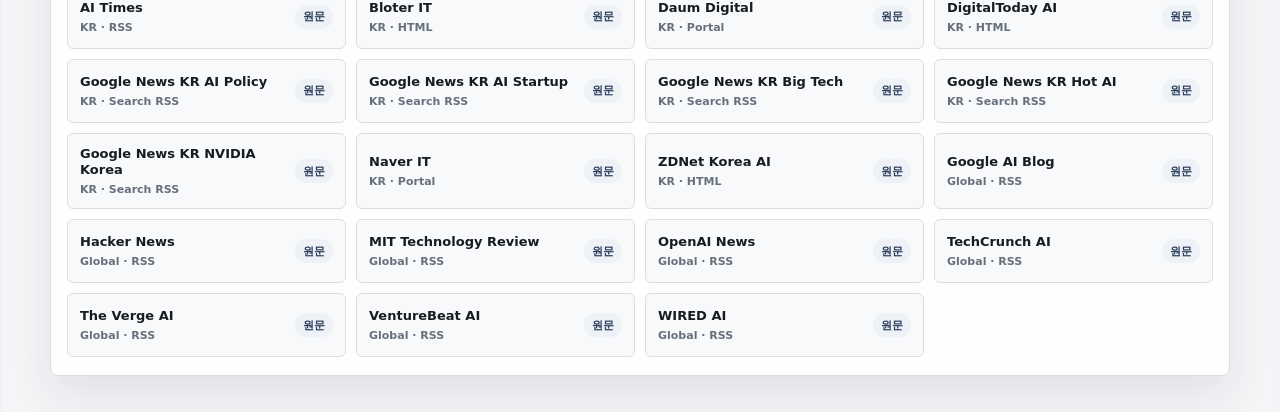
==== commit caaddd7e: "Replace company scores with evidence badges" ====
--- a/index.html
+++ b/index.html
@@ -11,12 +11,12 @@
         document.documentElement.dataset.theme = saved || (prefersDark ? "dark" : "light");
       })();
     </script>
-    <link rel="stylesheet" href="styles.css?v=202606091637" />
-    <script src="agenda-data.js?v=202606091637"></script>
+    <link rel="stylesheet" href="styles.css?v=202606091805" />
+    <script src="agenda-data.js?v=202606091805"></script>
     <script>
       window.AI_MONITORING_DESK_PUBLIC_URL = "https://jpson0924.github.io/AI-Market-Signal/";
     </script>
-    <script src="app.js?v=202606091637" defer></script>
+    <script src="app.js?v=202606091805" defer></script>
   </head>
   <body>
     <div class="app-shell">
--- a/styles.css
+++ b/styles.css
@@ -1595,7 +1595,7 @@
   position: relative;
   display: grid;
   gap: 9px;
-  min-height: 138px;
+  min-height: 178px;
   padding: 12px;
   border: 1px solid rgba(199, 211, 205, 0.9);
   border-radius: var(--radius);
@@ -1717,37 +1717,58 @@
   overflow-wrap: anywhere;
 }
 
-.company-card-foot b {
+.company-verdict {
   display: inline-flex;
   flex: 0 0 auto;
   align-items: center;
   justify-content: center;
-  min-width: 38px;
+  min-width: 62px;
   min-height: 28px;
   padding: 0 8px;
   border-radius: 999px;
   color: color-mix(in srgb, var(--company-color) 82%, var(--ink));
   background: color-mix(in srgb, var(--company-color) 11%, #ffffff);
-  font-size: 12px;
+  font-size: 11px;
+  font-style: normal;
   font-weight: 900;
-}
-
-.company-meter {
-  display: block;
-  height: 6px;
+  letter-spacing: 0;
+  text-transform: none;
+}
+
+.company-reason {
+  display: -webkit-box;
+  overflow: hidden;
+  color: #394743;
+  font-size: 11px;
+  font-weight: 830;
+  line-height: 1.42;
+  word-break: keep-all;
+  -webkit-box-orient: vertical;
+  -webkit-line-clamp: 2;
+}
+
+.company-evidence-row {
+  display: flex;
+  flex-wrap: wrap;
+  gap: 5px;
+}
+
+.company-evidence-row em {
+  display: inline-flex;
+  align-items: center;
+  min-height: 24px;
+  padding: 0 8px;
   border-radius: 999px;
-  background: color-mix(in srgb, var(--company-color) 12%, #e8ede9);
-  overflow: hidden;
-}
-
-.company-meter i {
-  display: block;
-  height: 100%;
-  border-radius: inherit;
-  background: linear-gradient(90deg, var(--company-color), color-mix(in srgb, var(--company-color) 38%, #ffffff));
+  color: color-mix(in srgb, var(--company-color) 74%, var(--ink));
+  background: color-mix(in srgb, var(--company-color) 9%, #ffffff);
+  font-size: 10px;
+  font-style: normal;
+  font-weight: 880;
 }
 
 .company-proof {
+  display: grid;
+  gap: 4px;
   min-height: 31px;
   padding: 7px 8px;
   border: 1px solid color-mix(in srgb, var(--company-color) 18%, var(--line));
@@ -1756,6 +1777,21 @@
   background: rgba(255, 255, 255, 0.74);
   font-size: 10px;
   font-weight: 850;
+}
+
+.company-proof b {
+  color: color-mix(in srgb, var(--company-color) 72%, var(--ink));
+  font-size: 9px;
+  font-weight: 900;
+  letter-spacing: 0;
+  line-height: 1;
+}
+
+.company-proof em {
+  color: #394743;
+  font-size: 10px;
+  font-style: normal;
+  line-height: 1.35;
 }
 
 .radar-layout,
@@ -2948,6 +2984,8 @@
 :root[data-theme="dark"] .stack-source,
 :root[data-theme="dark"] .company-proof,
 :root[data-theme="dark"] .company-card em,
+:root[data-theme="dark"] .company-reason,
+:root[data-theme="dark"] .company-proof em,
 :root[data-theme="dark"] .signal-desc,
 :root[data-theme="dark"] .timeline-takeaway,
 :root[data-theme="dark"] .impact-copy p,
@@ -3021,6 +3059,7 @@
 :root[data-theme="dark"] .signal-title b,
 :root[data-theme="dark"] .company-card-foot strong,
 :root[data-theme="dark"] .company-card-foot b,
+:root[data-theme="dark"] .company-proof b,
 :root[data-theme="dark"] .signal-title em,
 :root[data-theme="dark"] .signal-proof,
 :root[data-theme="dark"] .signal-proof-block em,
@@ -3046,9 +3085,16 @@
 
 :root[data-theme="dark"] .company-proof,
 :root[data-theme="dark"] .company-card-foot b,
+:root[data-theme="dark"] .company-card .company-verdict,
+:root[data-theme="dark"] .company-evidence-row em,
 :root[data-theme="dark"] .signal-title em,
 :root[data-theme="dark"] .signal-proof-block.action {
   background: rgba(127, 164, 232, 0.13);
+}
+
+:root[data-theme="dark"] .company-card .company-verdict,
+:root[data-theme="dark"] .company-evidence-row em {
+  color: var(--teal-deep);
 }
 
 :root[data-theme="dark"] .company-meter,
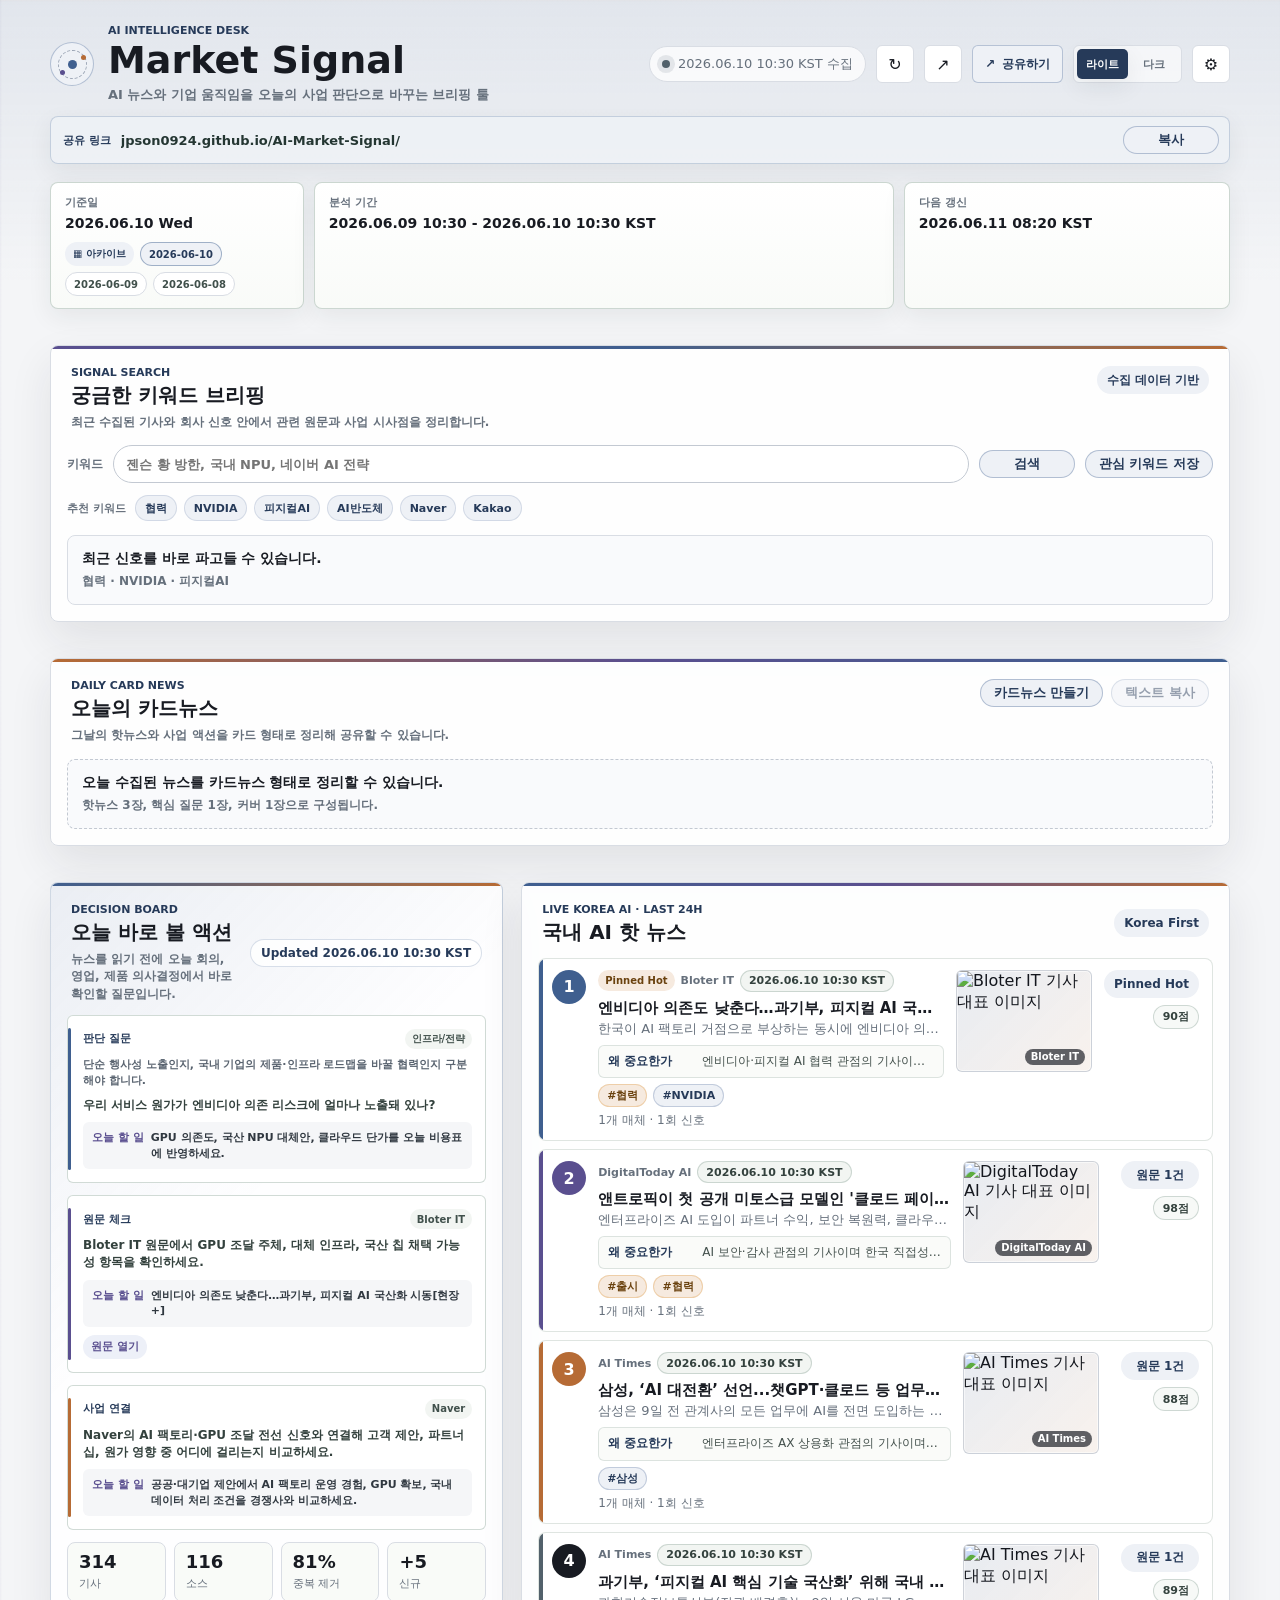
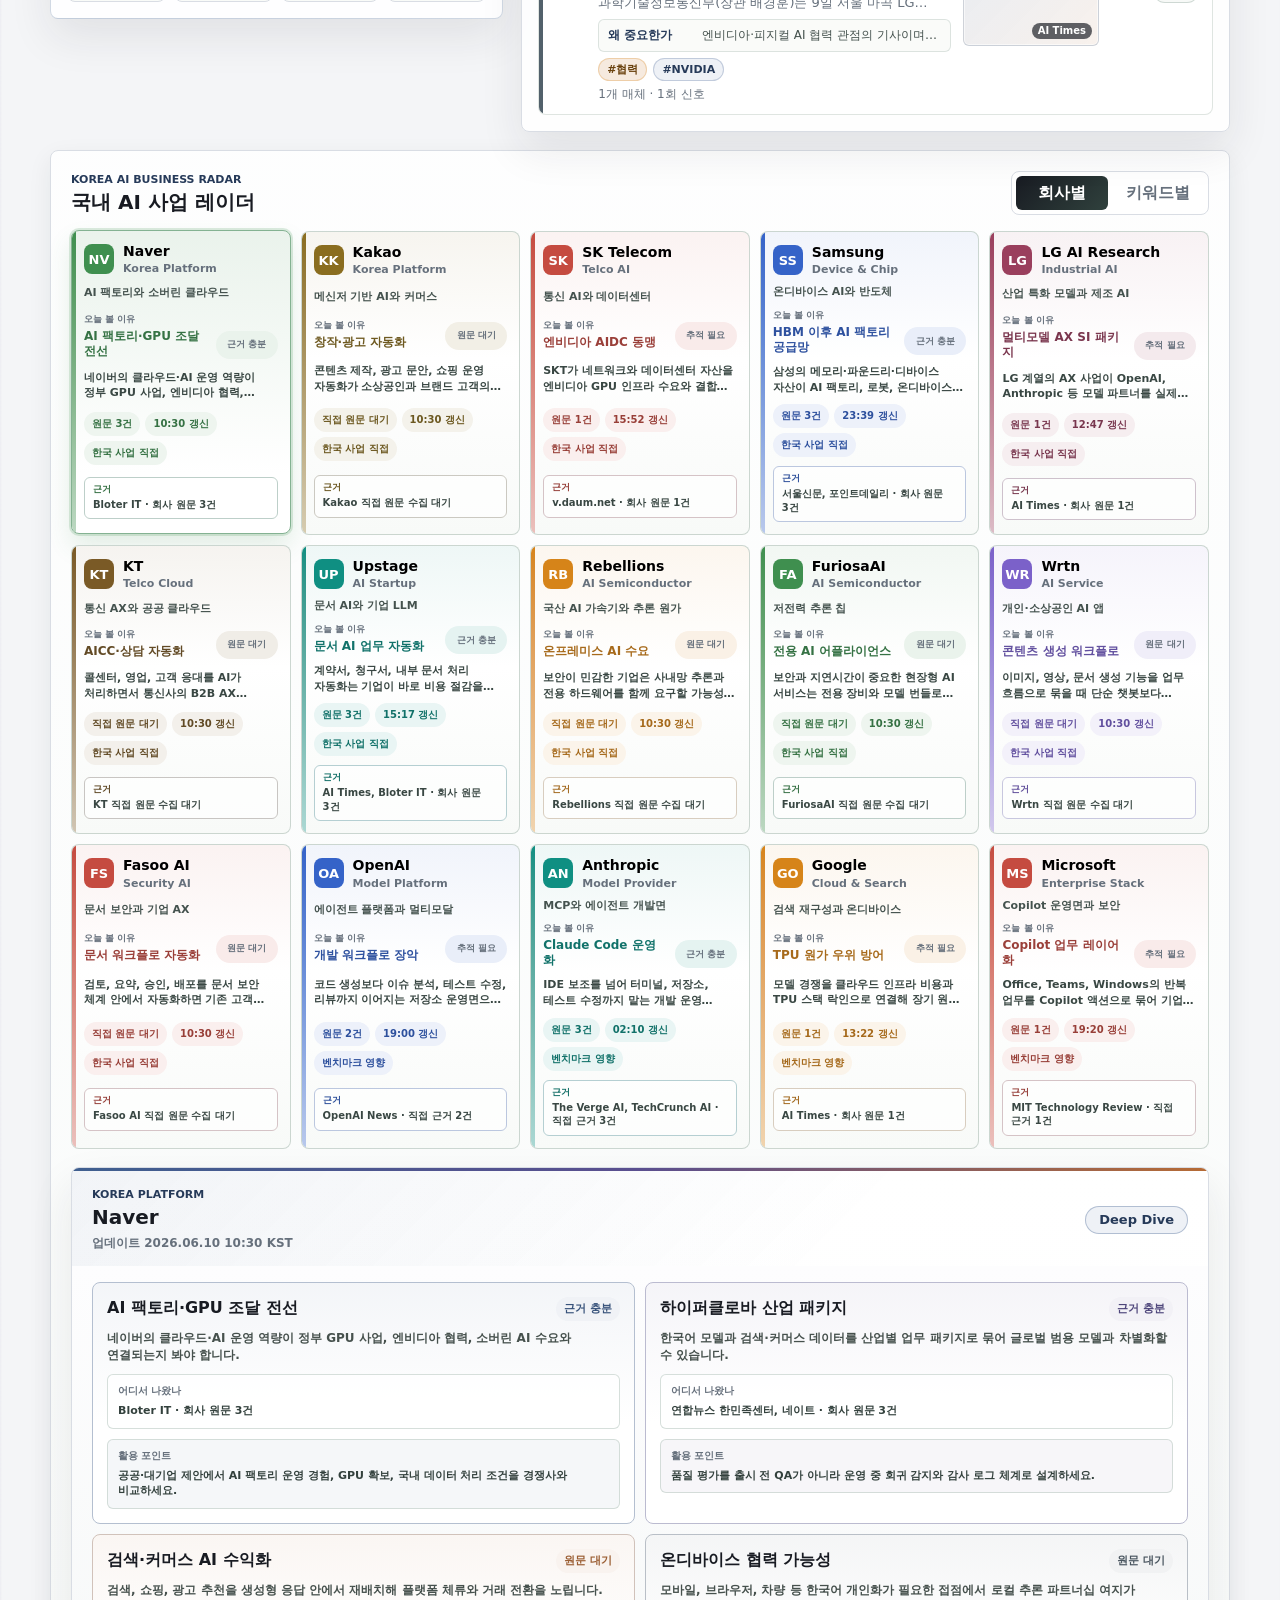
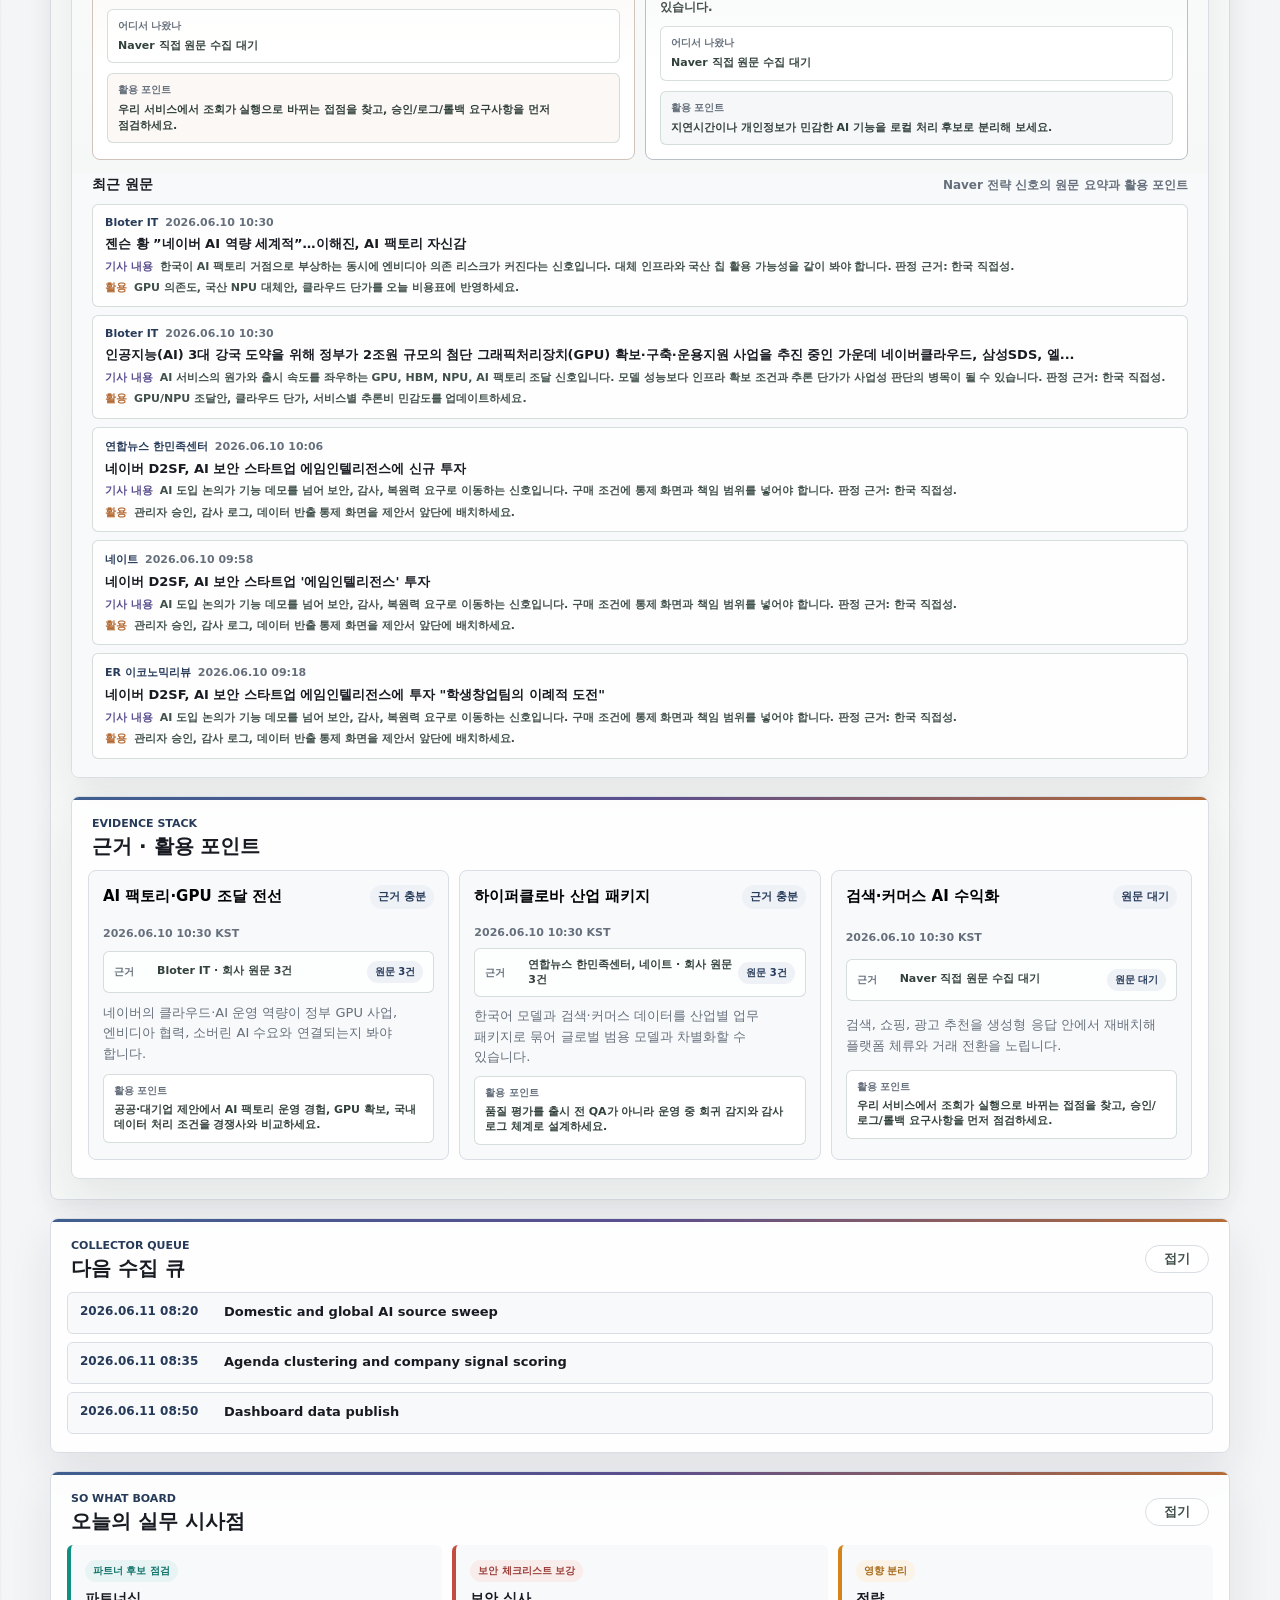
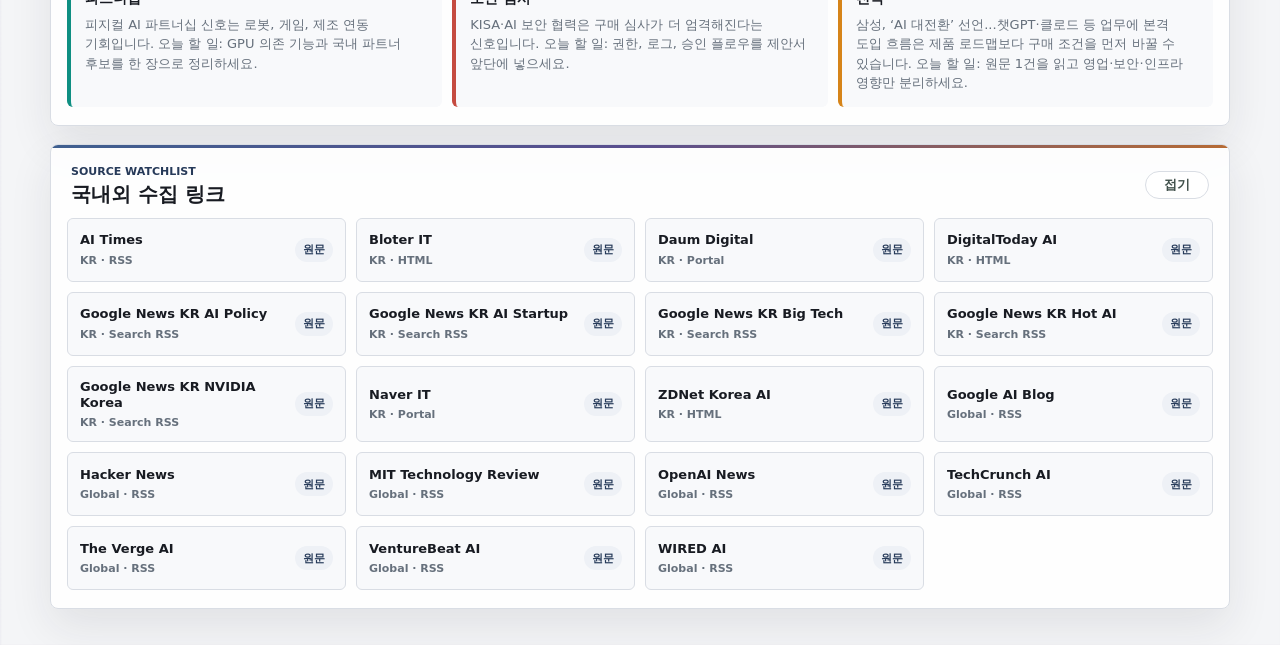
==== commit 012ad63e: "Update June 10 data and adjust daily schedule" ====
--- a/index.html
+++ b/index.html
@@ -11,12 +11,12 @@
         document.documentElement.dataset.theme = saved || (prefersDark ? "dark" : "light");
       })();
     </script>
-    <link rel="stylesheet" href="styles.css?v=202606091805" />
-    <script src="agenda-data.js?v=202606091805"></script>
+    <link rel="stylesheet" href="styles.css?v=202606101030" />
+    <script src="agenda-data.js?v=202606101030"></script>
     <script>
       window.AI_MONITORING_DESK_PUBLIC_URL = "https://jpson0924.github.io/AI-Market-Signal/";
     </script>
-    <script src="app.js?v=202606091805" defer></script>
+    <script src="app.js?v=202606101030" defer></script>
   </head>
   <body>
     <div class="app-shell">
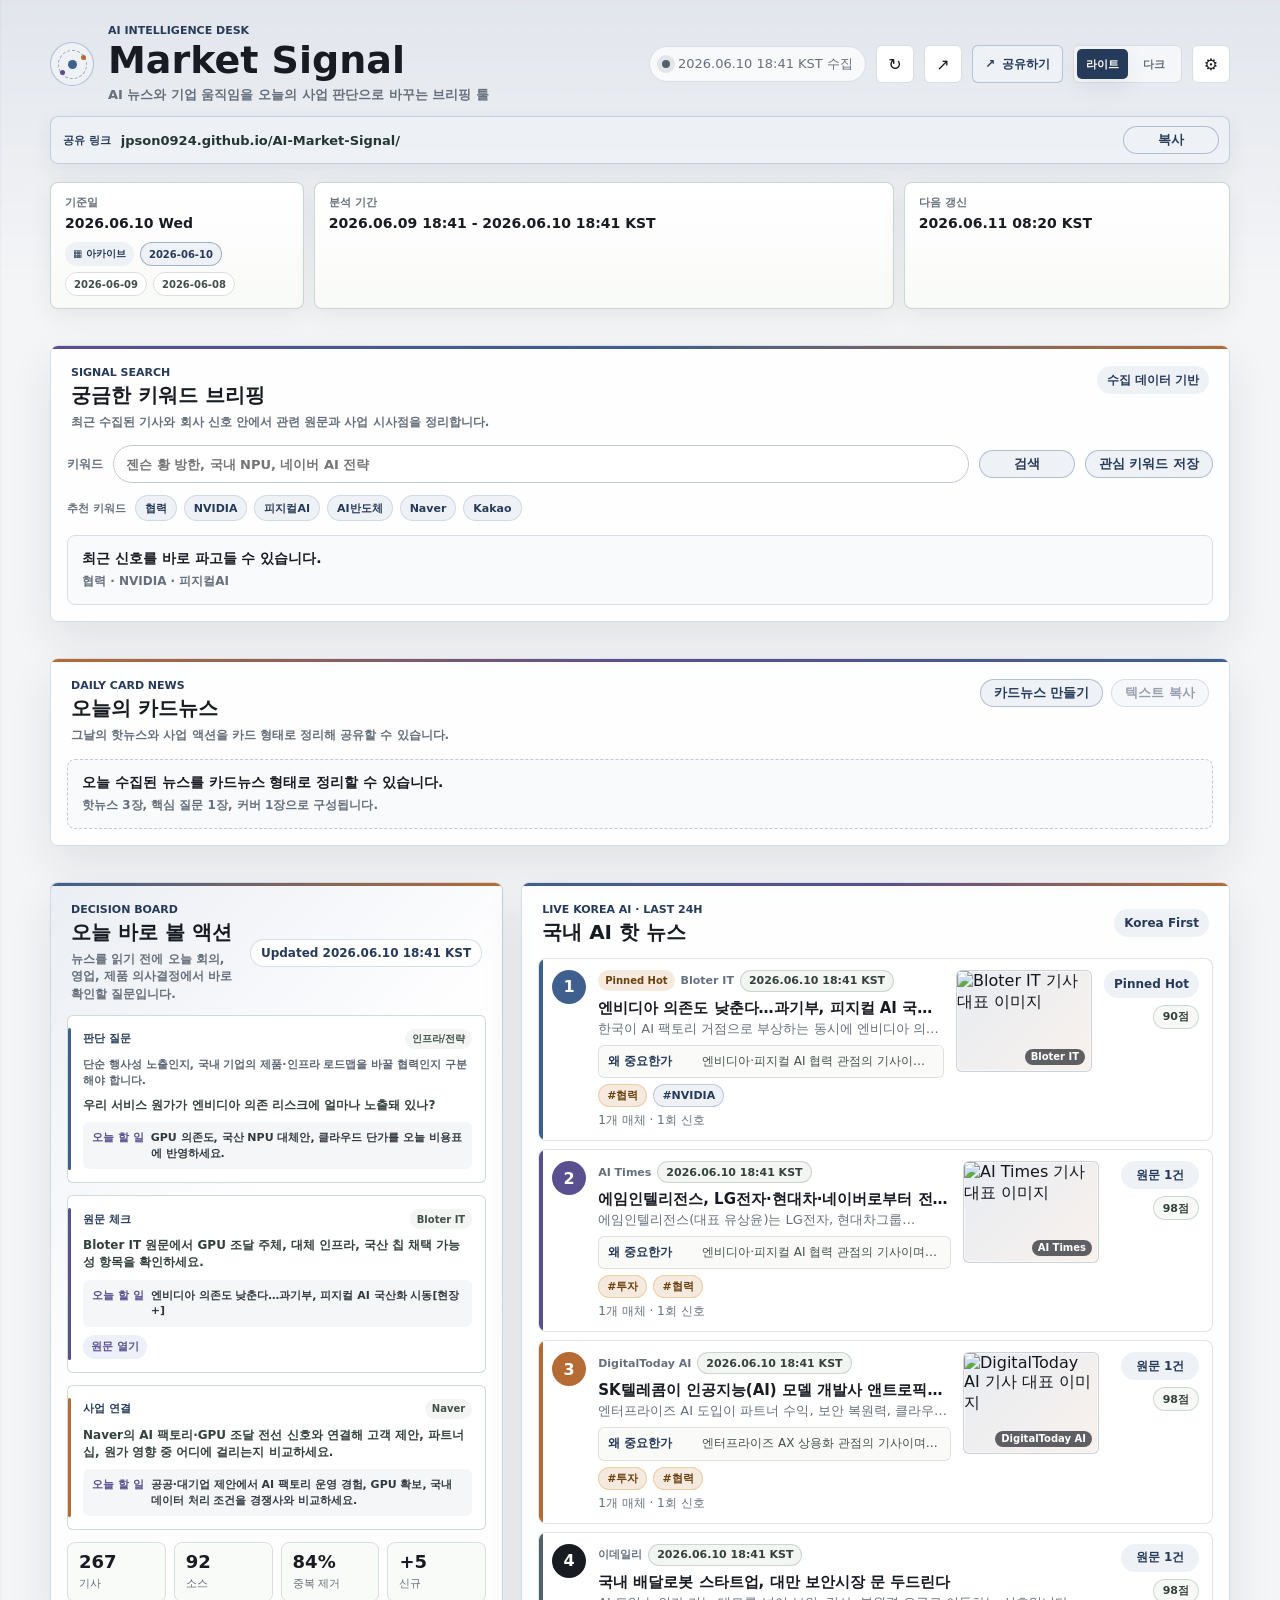
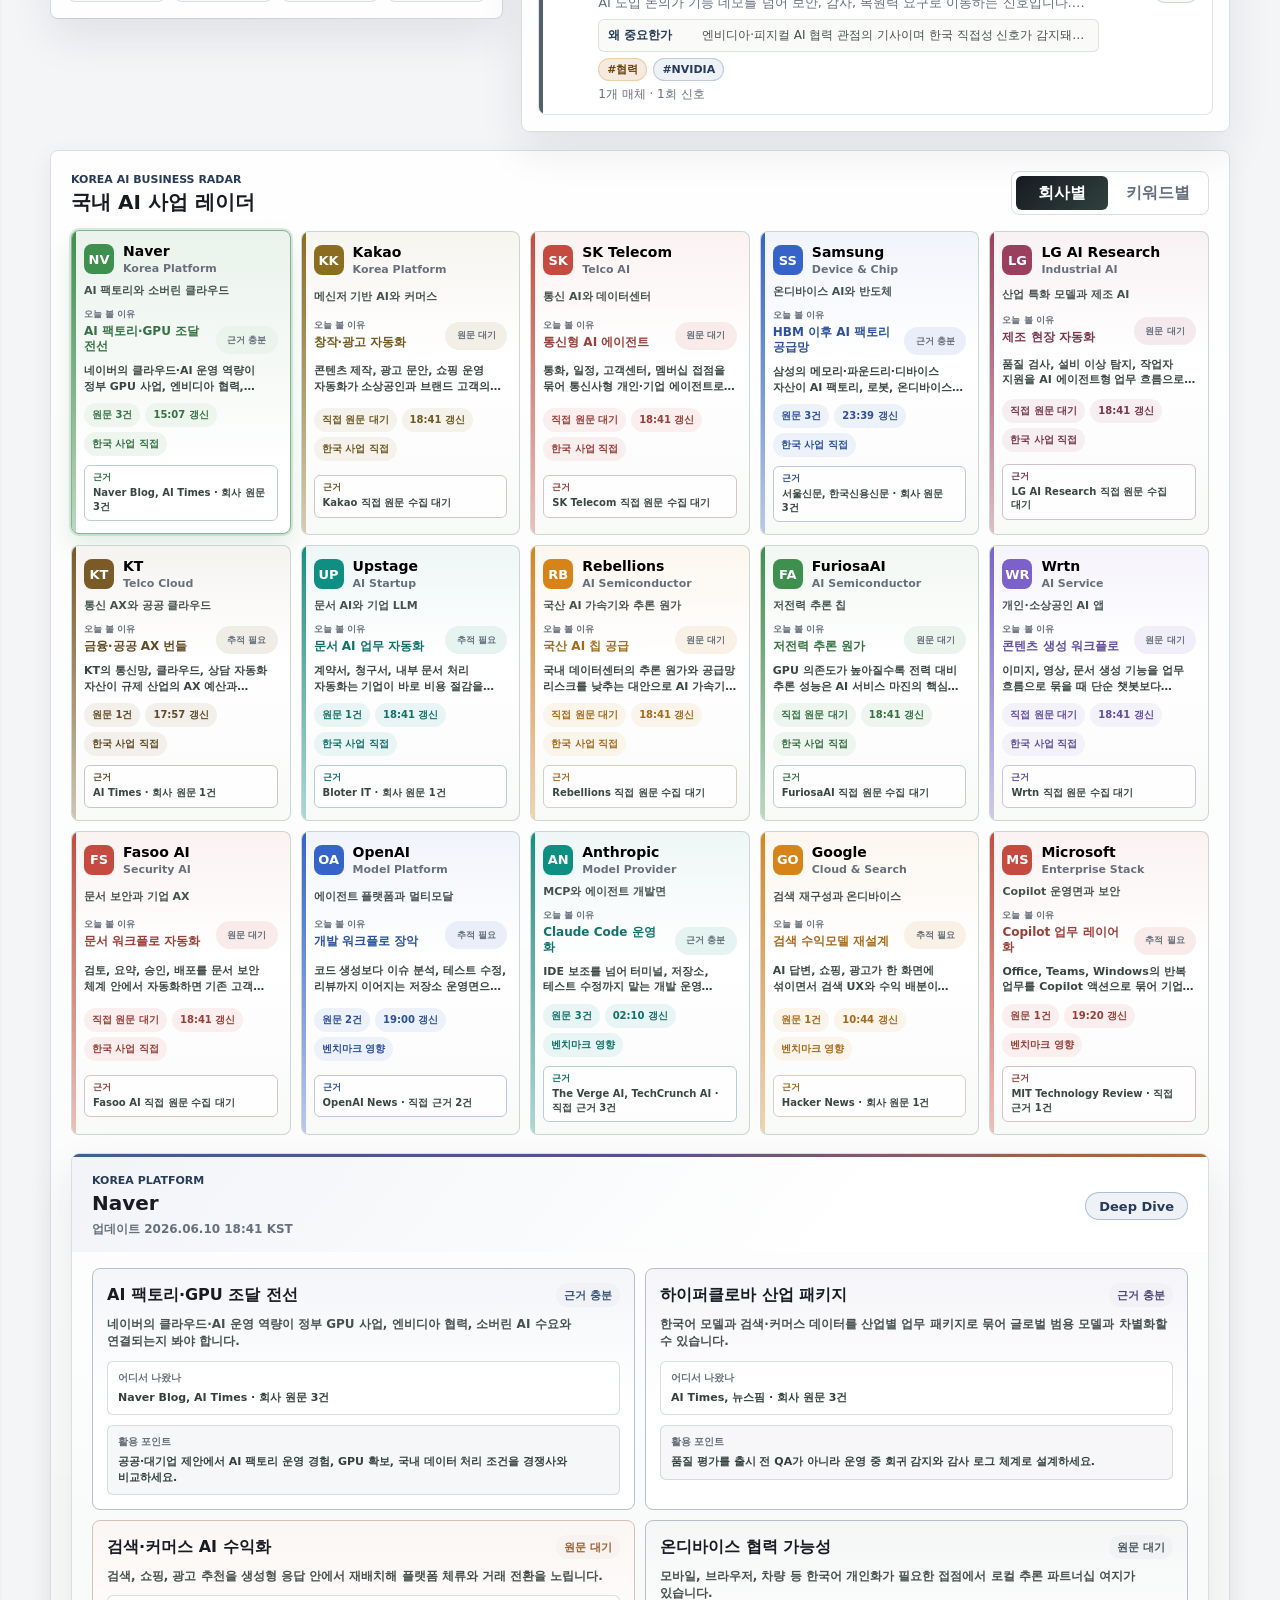
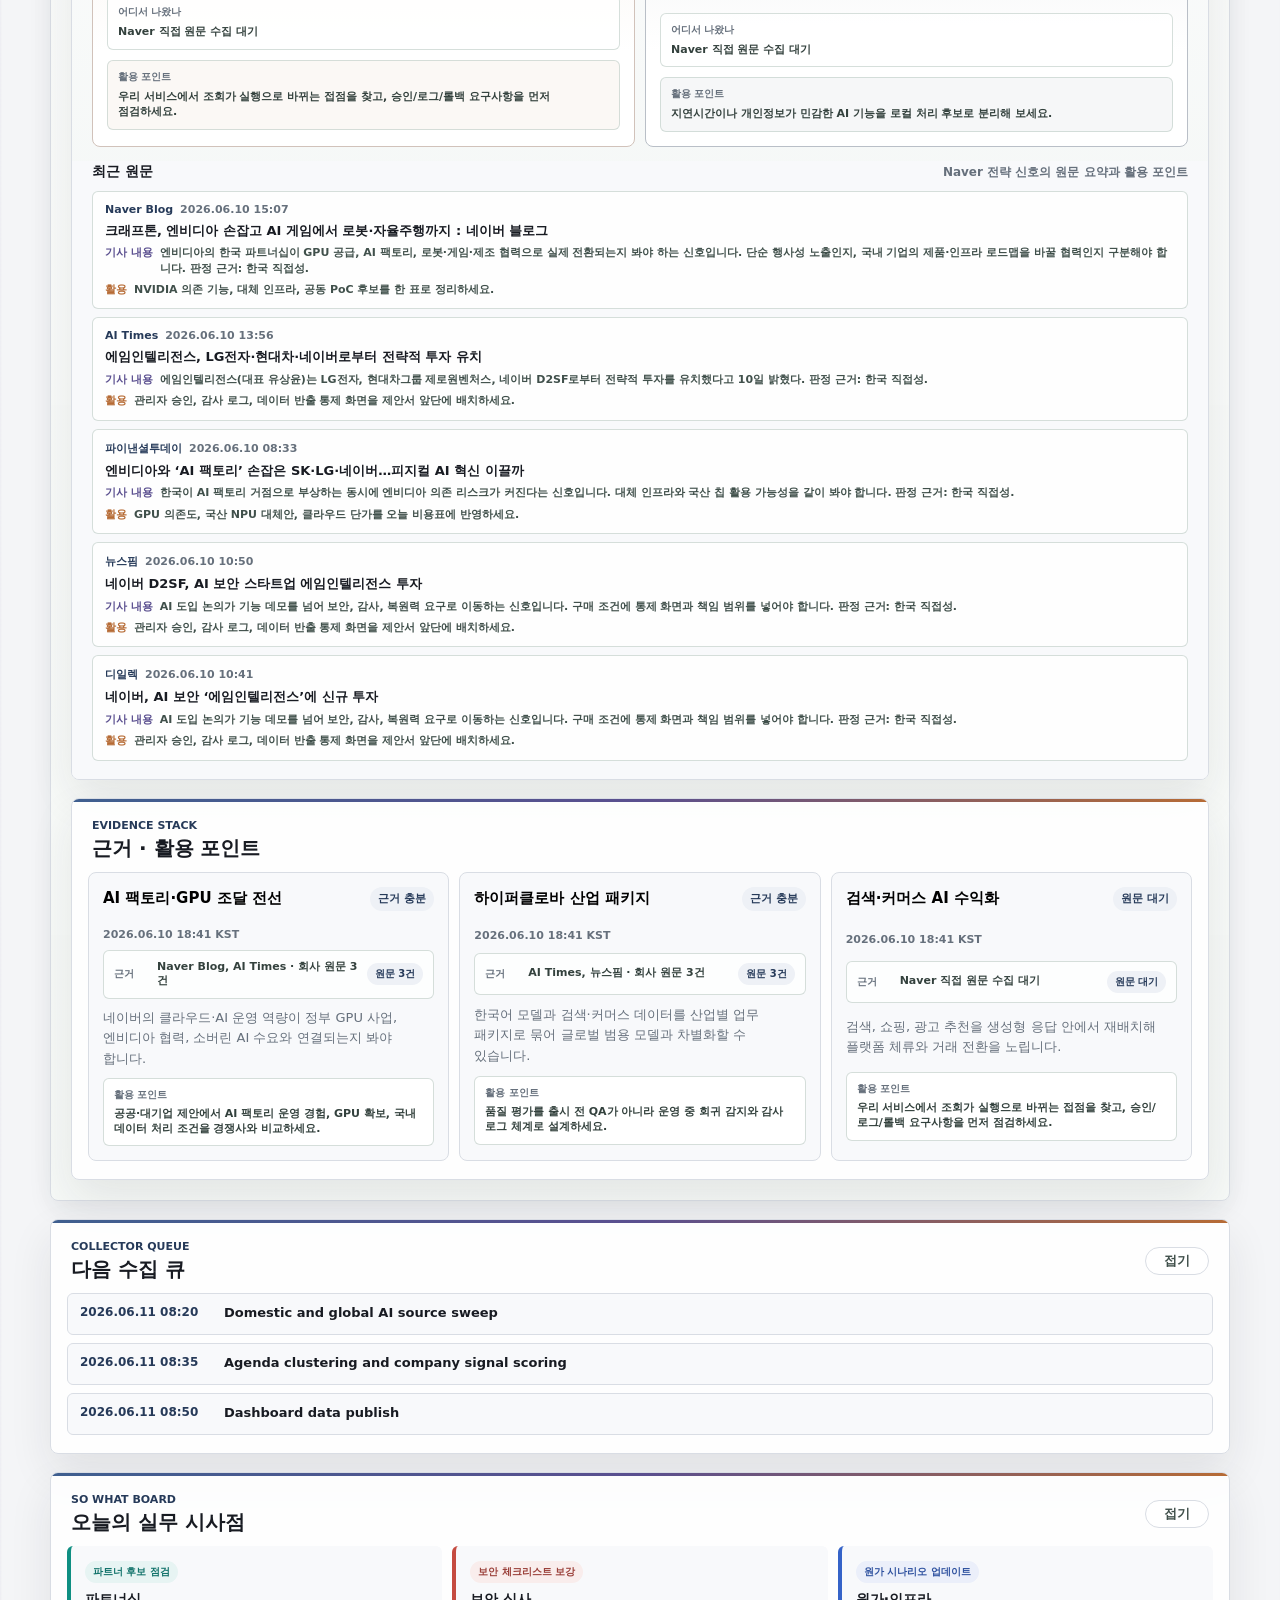
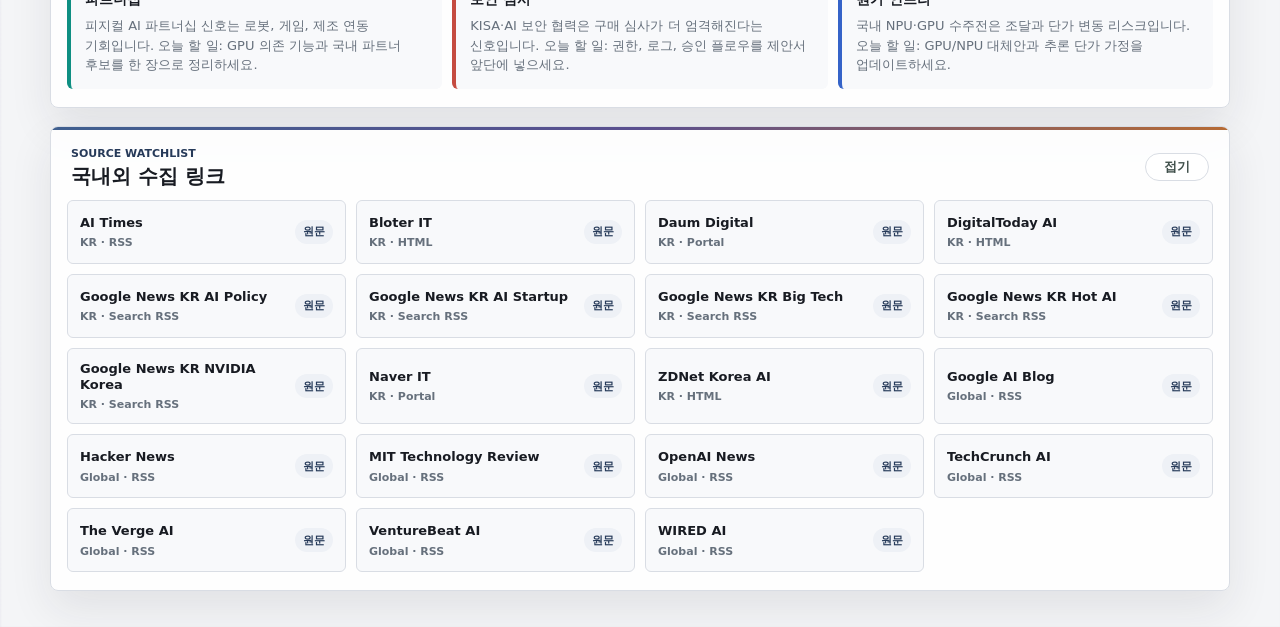
==== commit 638dcbd0: "Downrank weak hot news signals" ====
--- a/index.html
+++ b/index.html
@@ -11,12 +11,12 @@
         document.documentElement.dataset.theme = saved || (prefersDark ? "dark" : "light");
       })();
     </script>
-    <link rel="stylesheet" href="styles.css?v=202606101030" />
-    <script src="agenda-data.js?v=202606101030"></script>
+    <link rel="stylesheet" href="styles.css?v=202606101841" />
+    <script src="agenda-data.js?v=202606101841"></script>
     <script>
       window.AI_MONITORING_DESK_PUBLIC_URL = "https://jpson0924.github.io/AI-Market-Signal/";
     </script>
-    <script src="app.js?v=202606101030" defer></script>
+    <script src="app.js?v=202606101841" defer></script>
   </head>
   <body>
     <div class="app-shell">
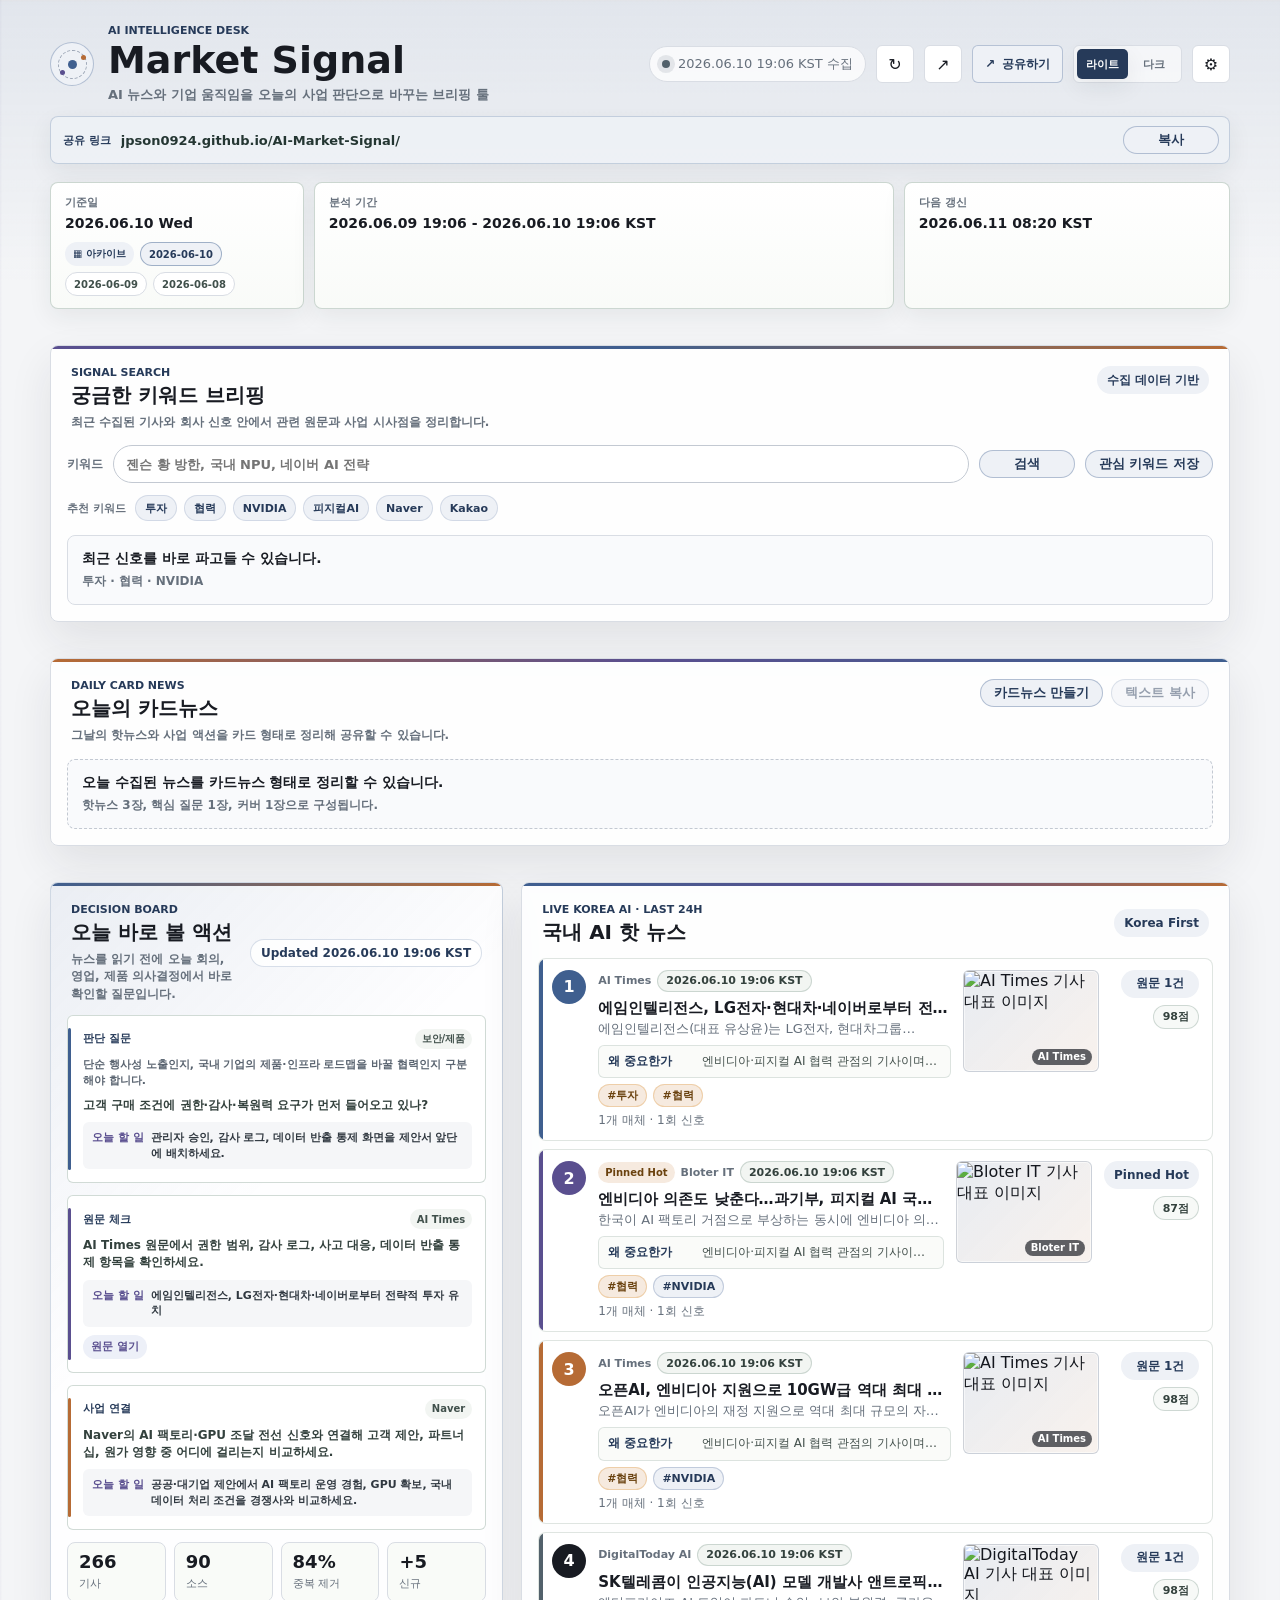
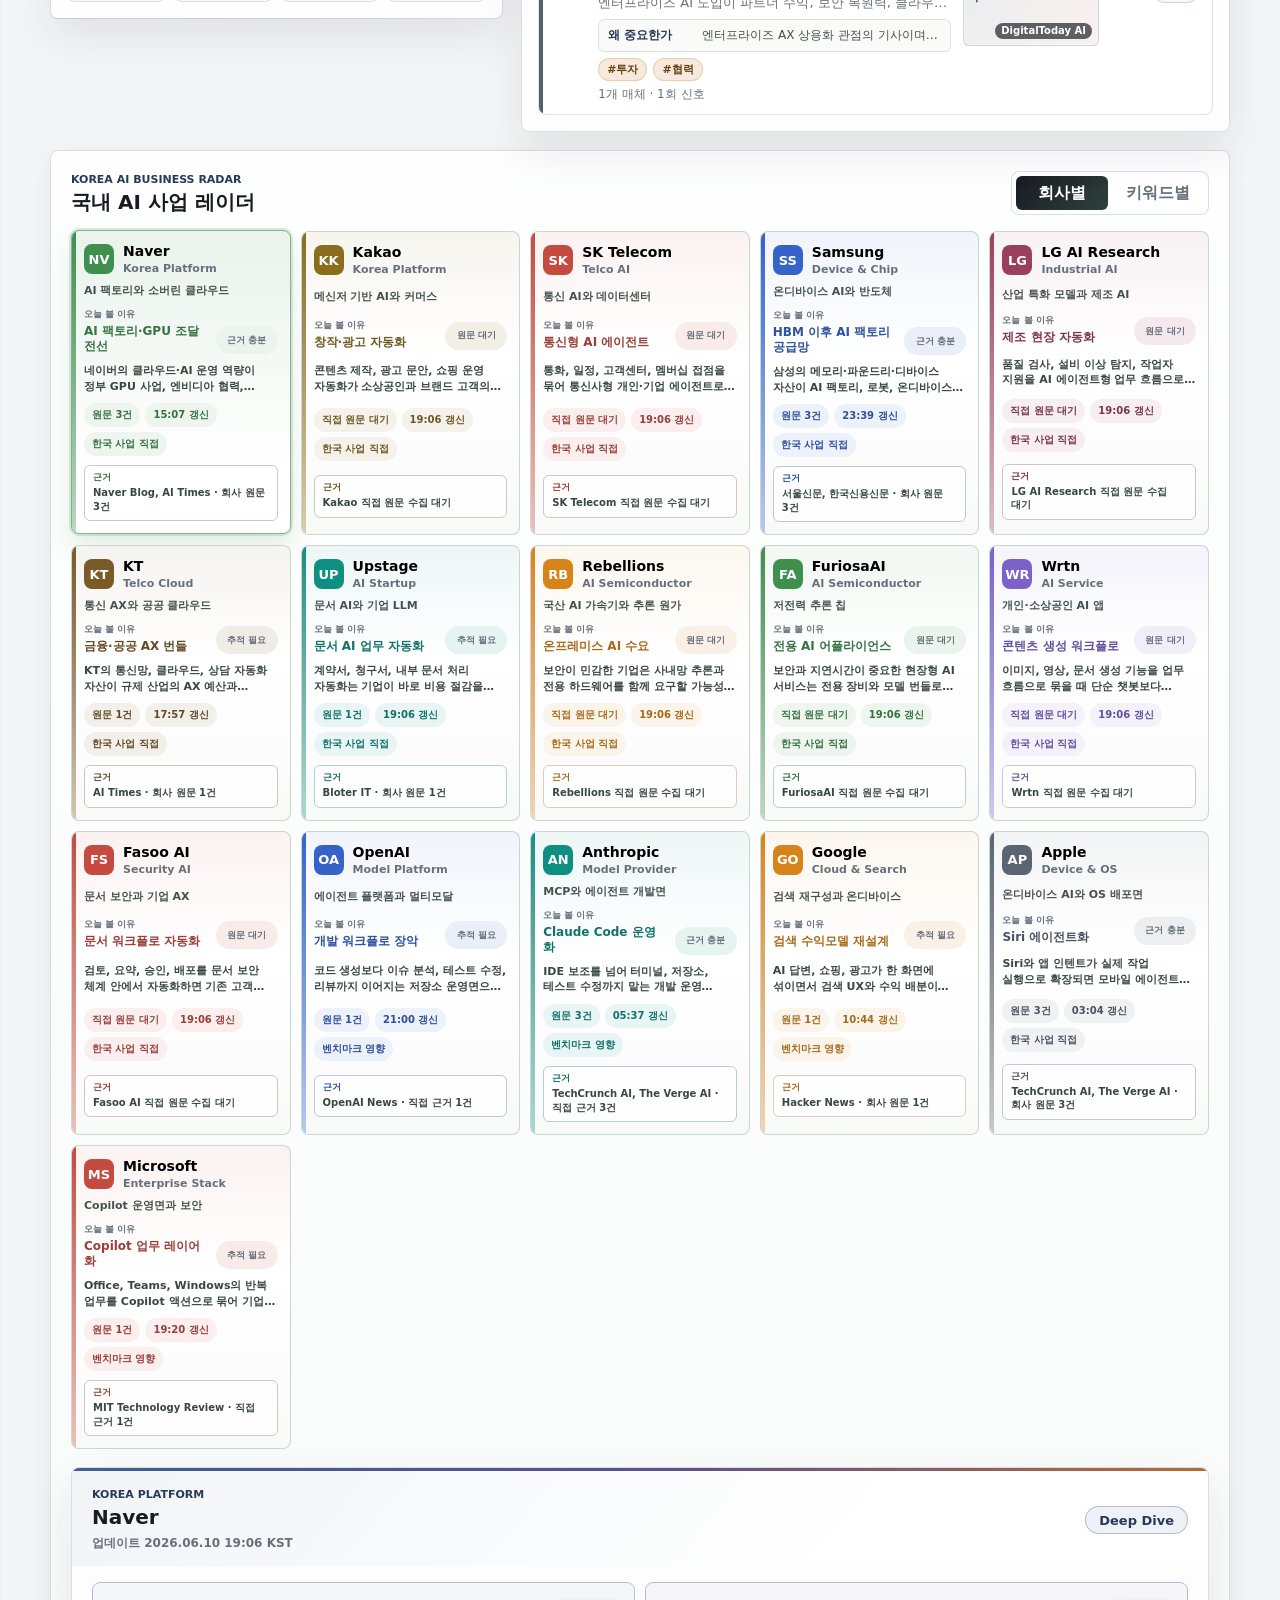
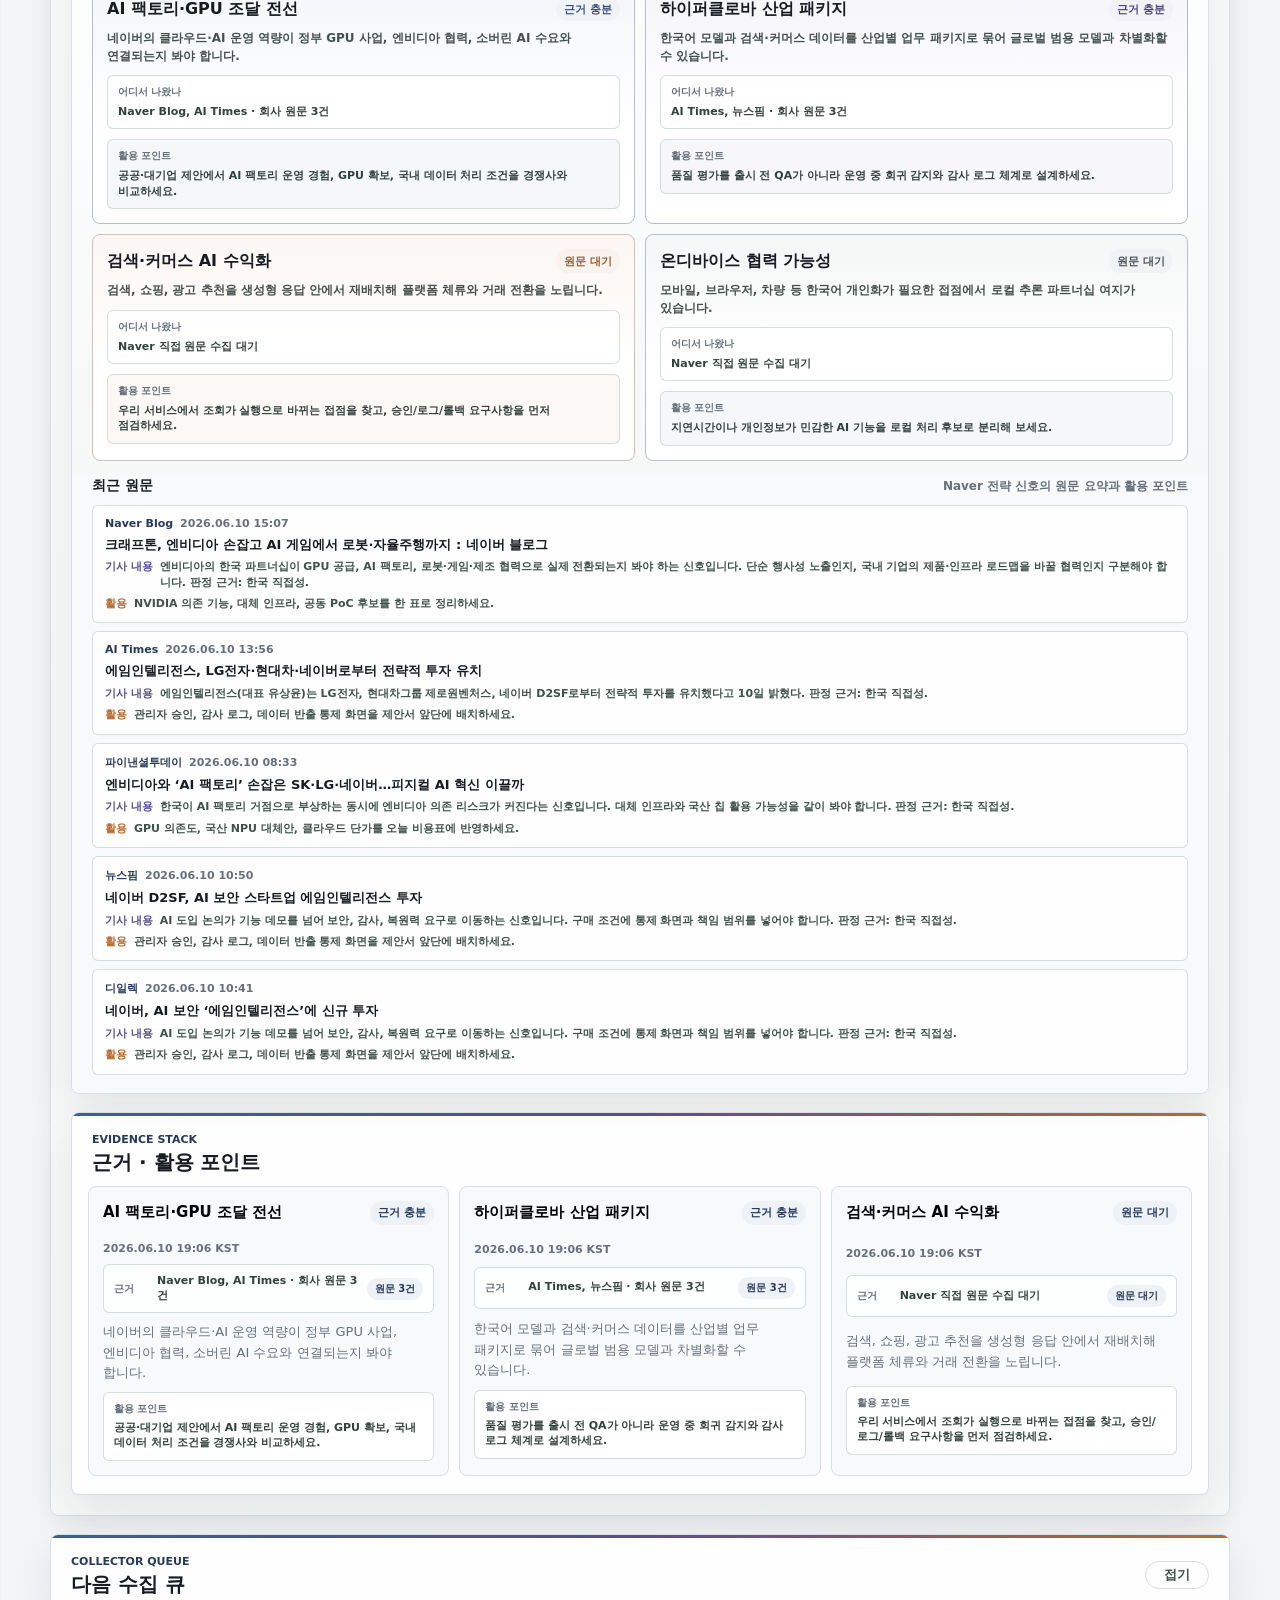
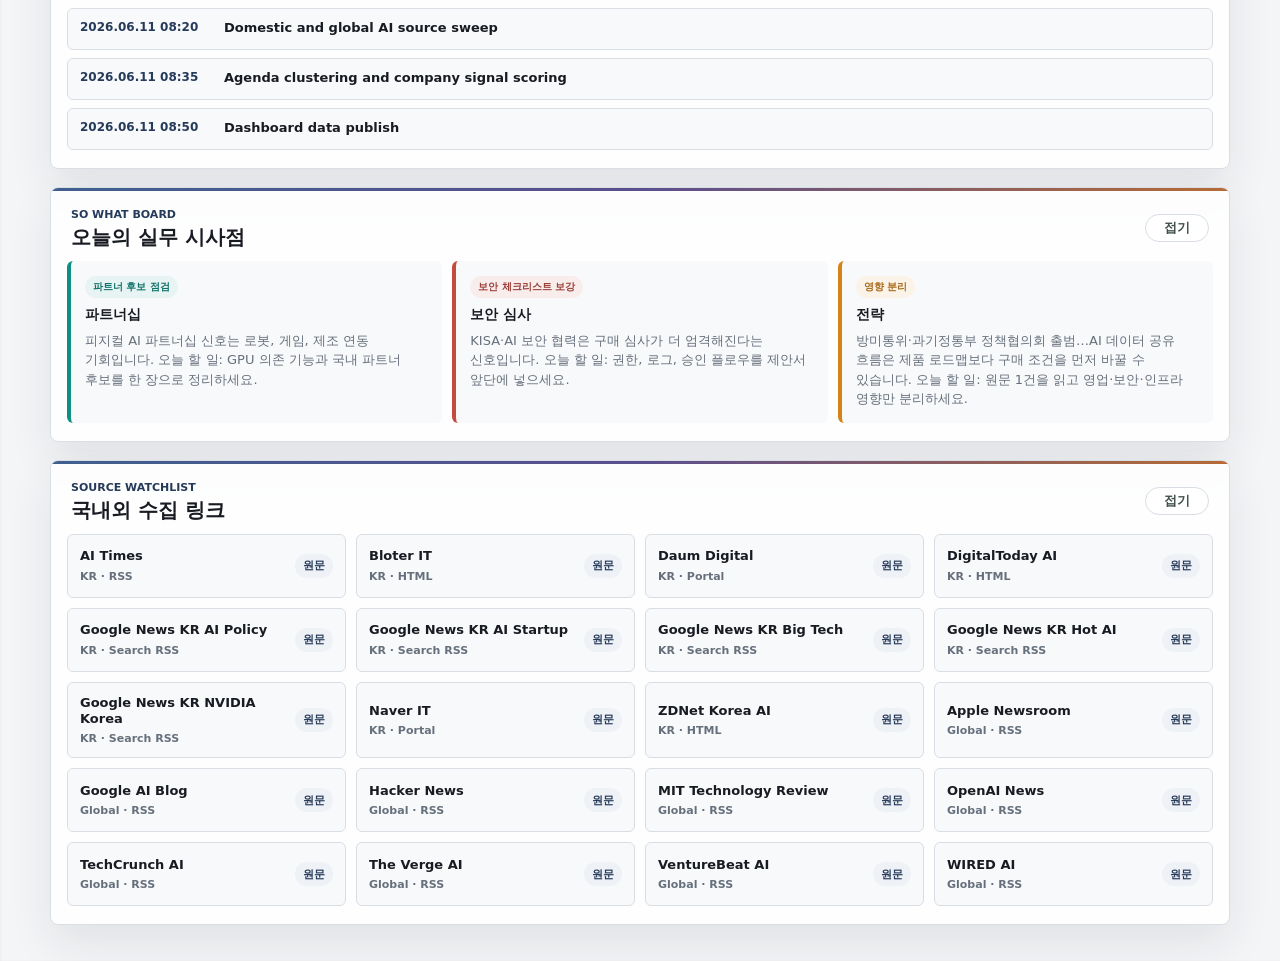
==== commit 7fd53e85: "Improve ranking and add Apple radar" ====
--- a/index.html
+++ b/index.html
@@ -11,12 +11,12 @@
         document.documentElement.dataset.theme = saved || (prefersDark ? "dark" : "light");
       })();
     </script>
-    <link rel="stylesheet" href="styles.css?v=202606101841" />
-    <script src="agenda-data.js?v=202606101841"></script>
+    <link rel="stylesheet" href="styles.css?v=202606101906" />
+    <script src="agenda-data.js?v=202606101906"></script>
     <script>
       window.AI_MONITORING_DESK_PUBLIC_URL = "https://jpson0924.github.io/AI-Market-Signal/";
     </script>
-    <script src="app.js?v=202606101841" defer></script>
+    <script src="app.js?v=202606101906" defer></script>
   </head>
   <body>
     <div class="app-shell">
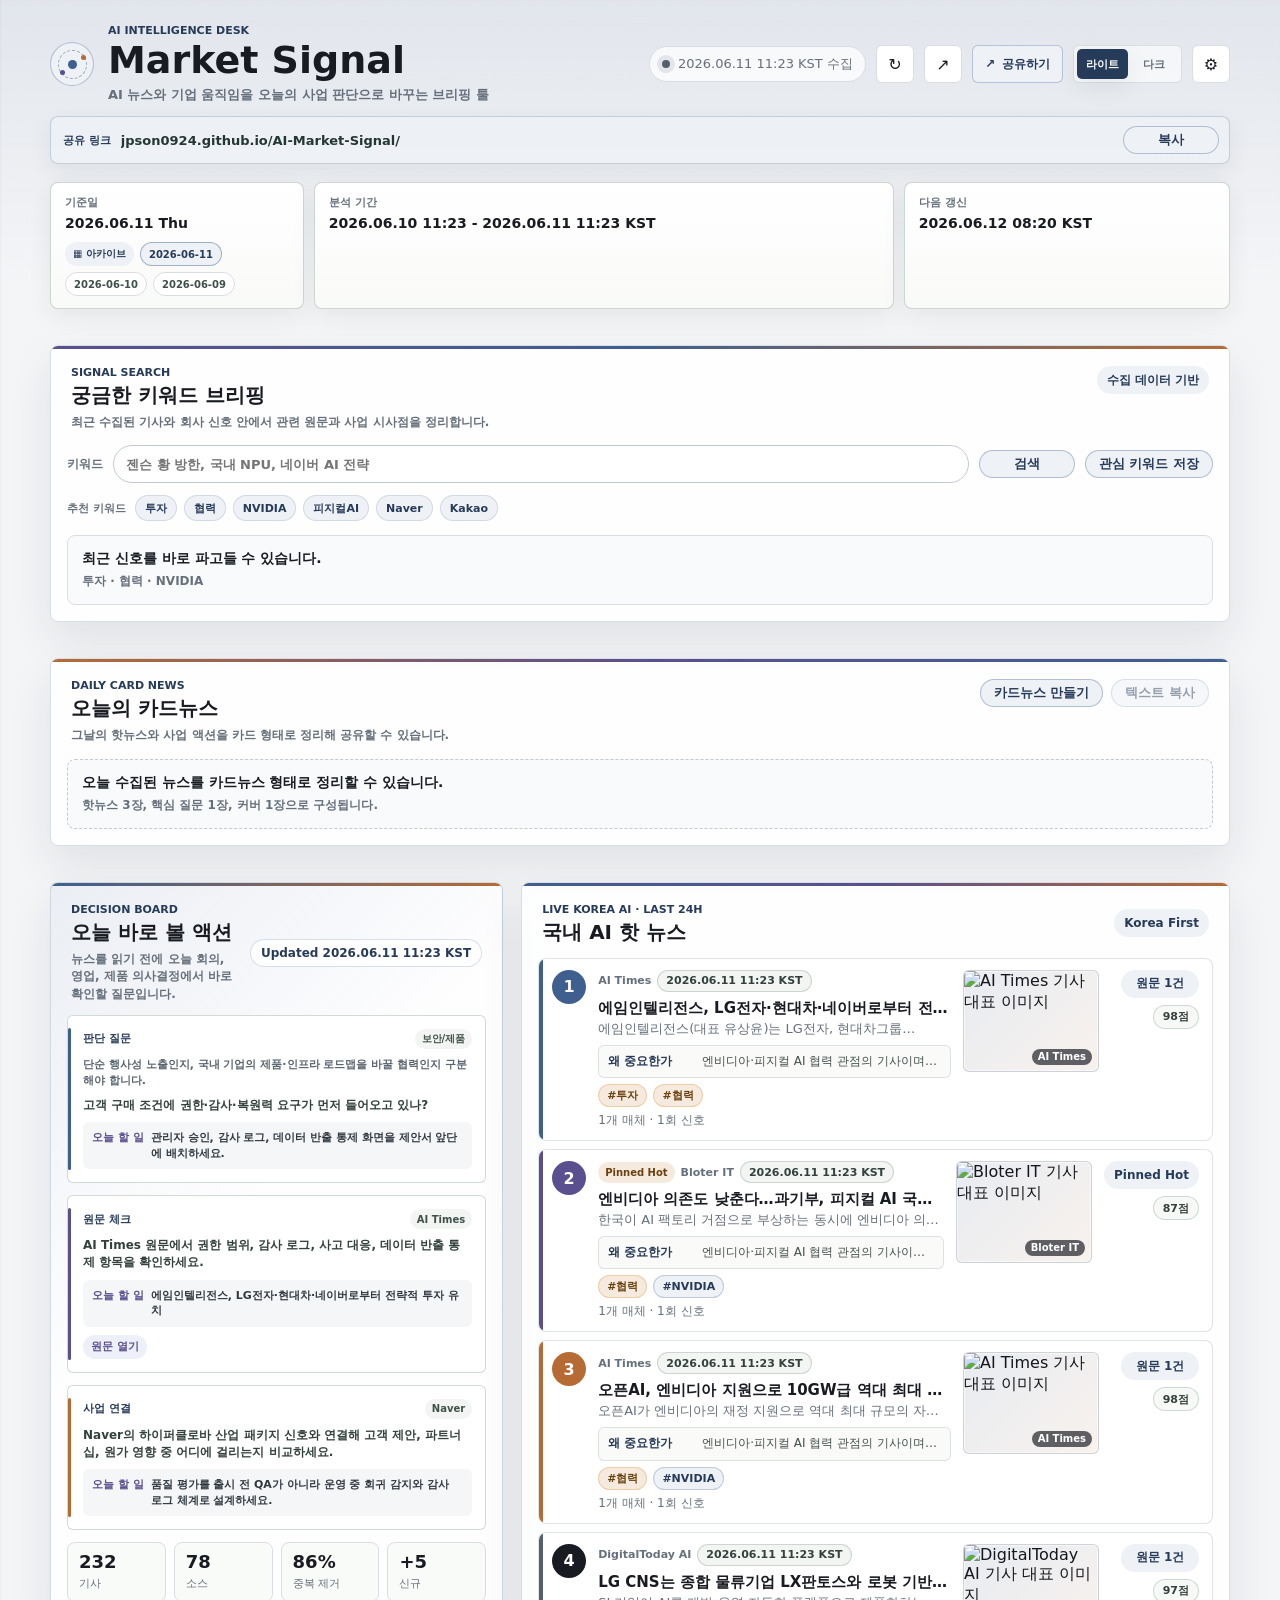
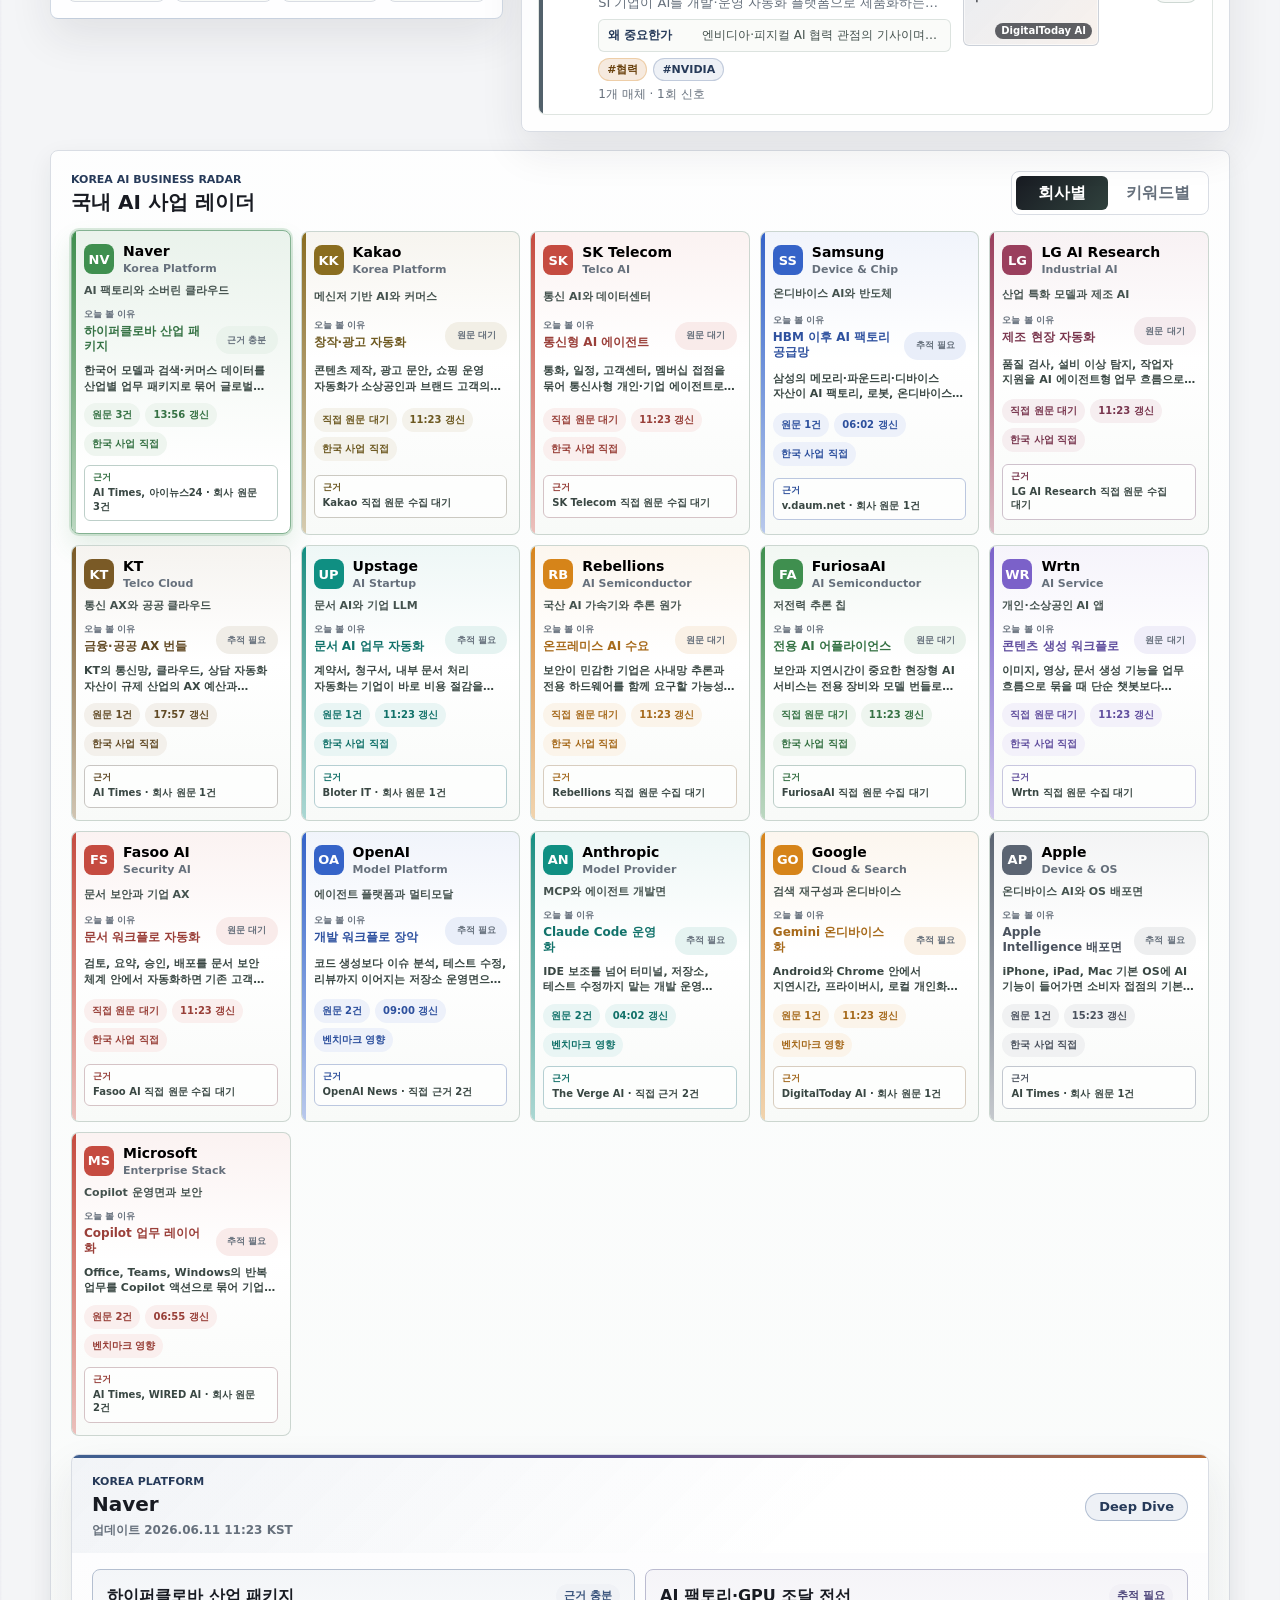
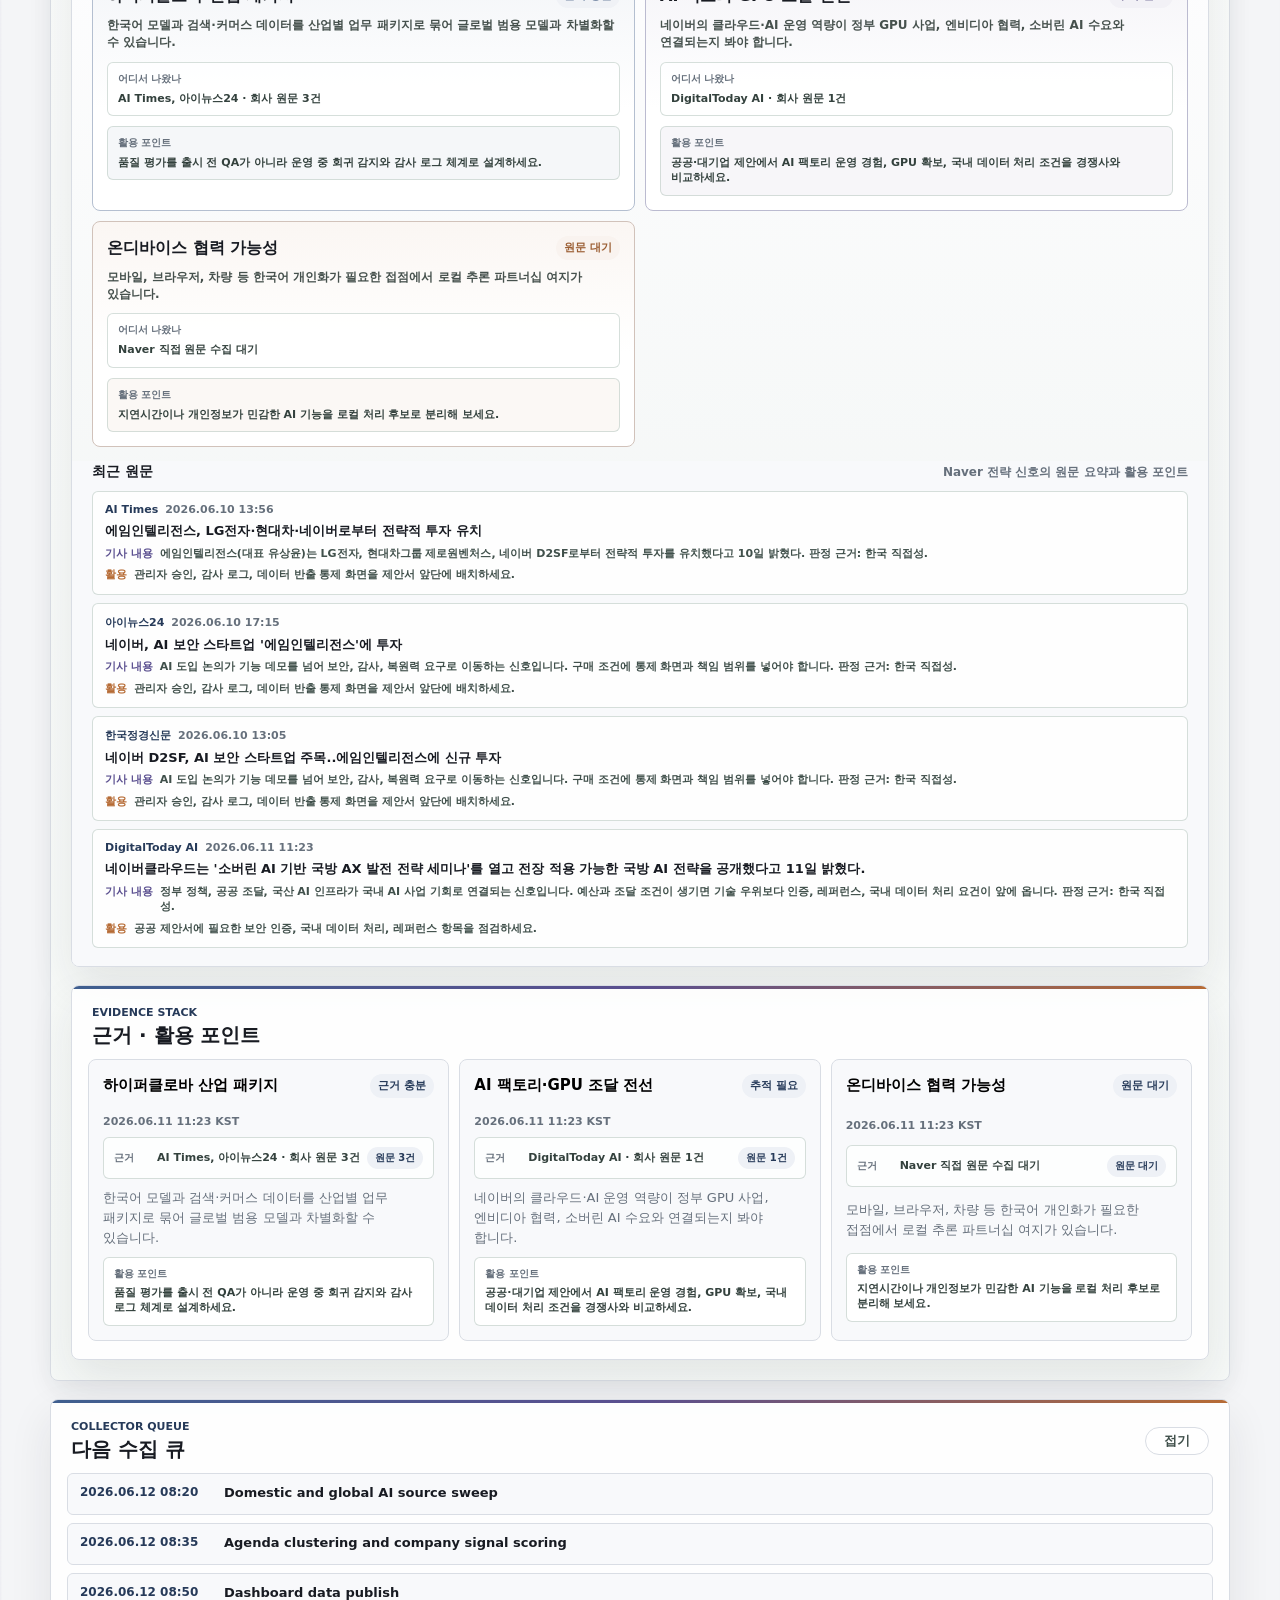
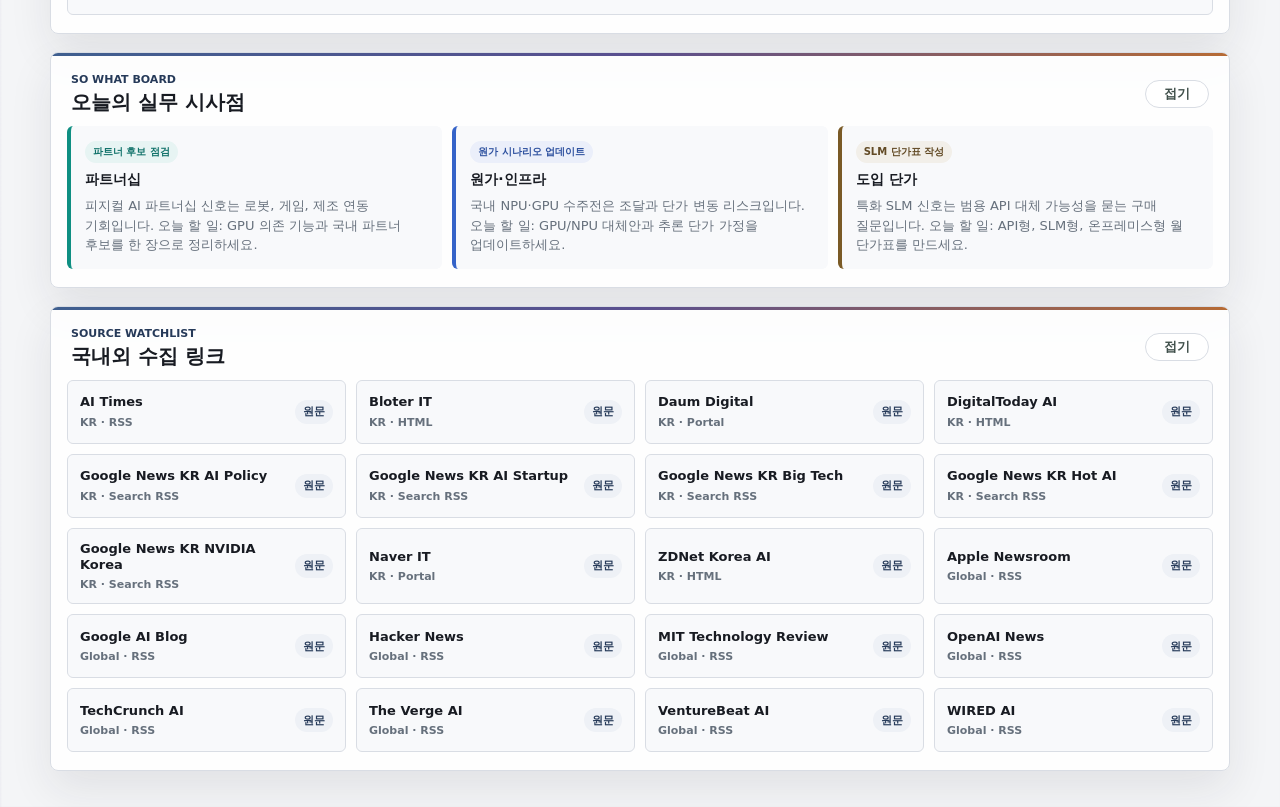
==== commit cb80429a: "Update June 11 data and backup schedule" ====
--- a/index.html
+++ b/index.html
@@ -11,12 +11,12 @@
         document.documentElement.dataset.theme = saved || (prefersDark ? "dark" : "light");
       })();
     </script>
-    <link rel="stylesheet" href="styles.css?v=202606101906" />
-    <script src="agenda-data.js?v=202606101906"></script>
+    <link rel="stylesheet" href="styles.css?v=202606111123" />
+    <script src="agenda-data.js?v=202606111123"></script>
     <script>
       window.AI_MONITORING_DESK_PUBLIC_URL = "https://jpson0924.github.io/AI-Market-Signal/";
     </script>
-    <script src="app.js?v=202606101906" defer></script>
+    <script src="app.js?v=202606111123" defer></script>
   </head>
   <body>
     <div class="app-shell">
